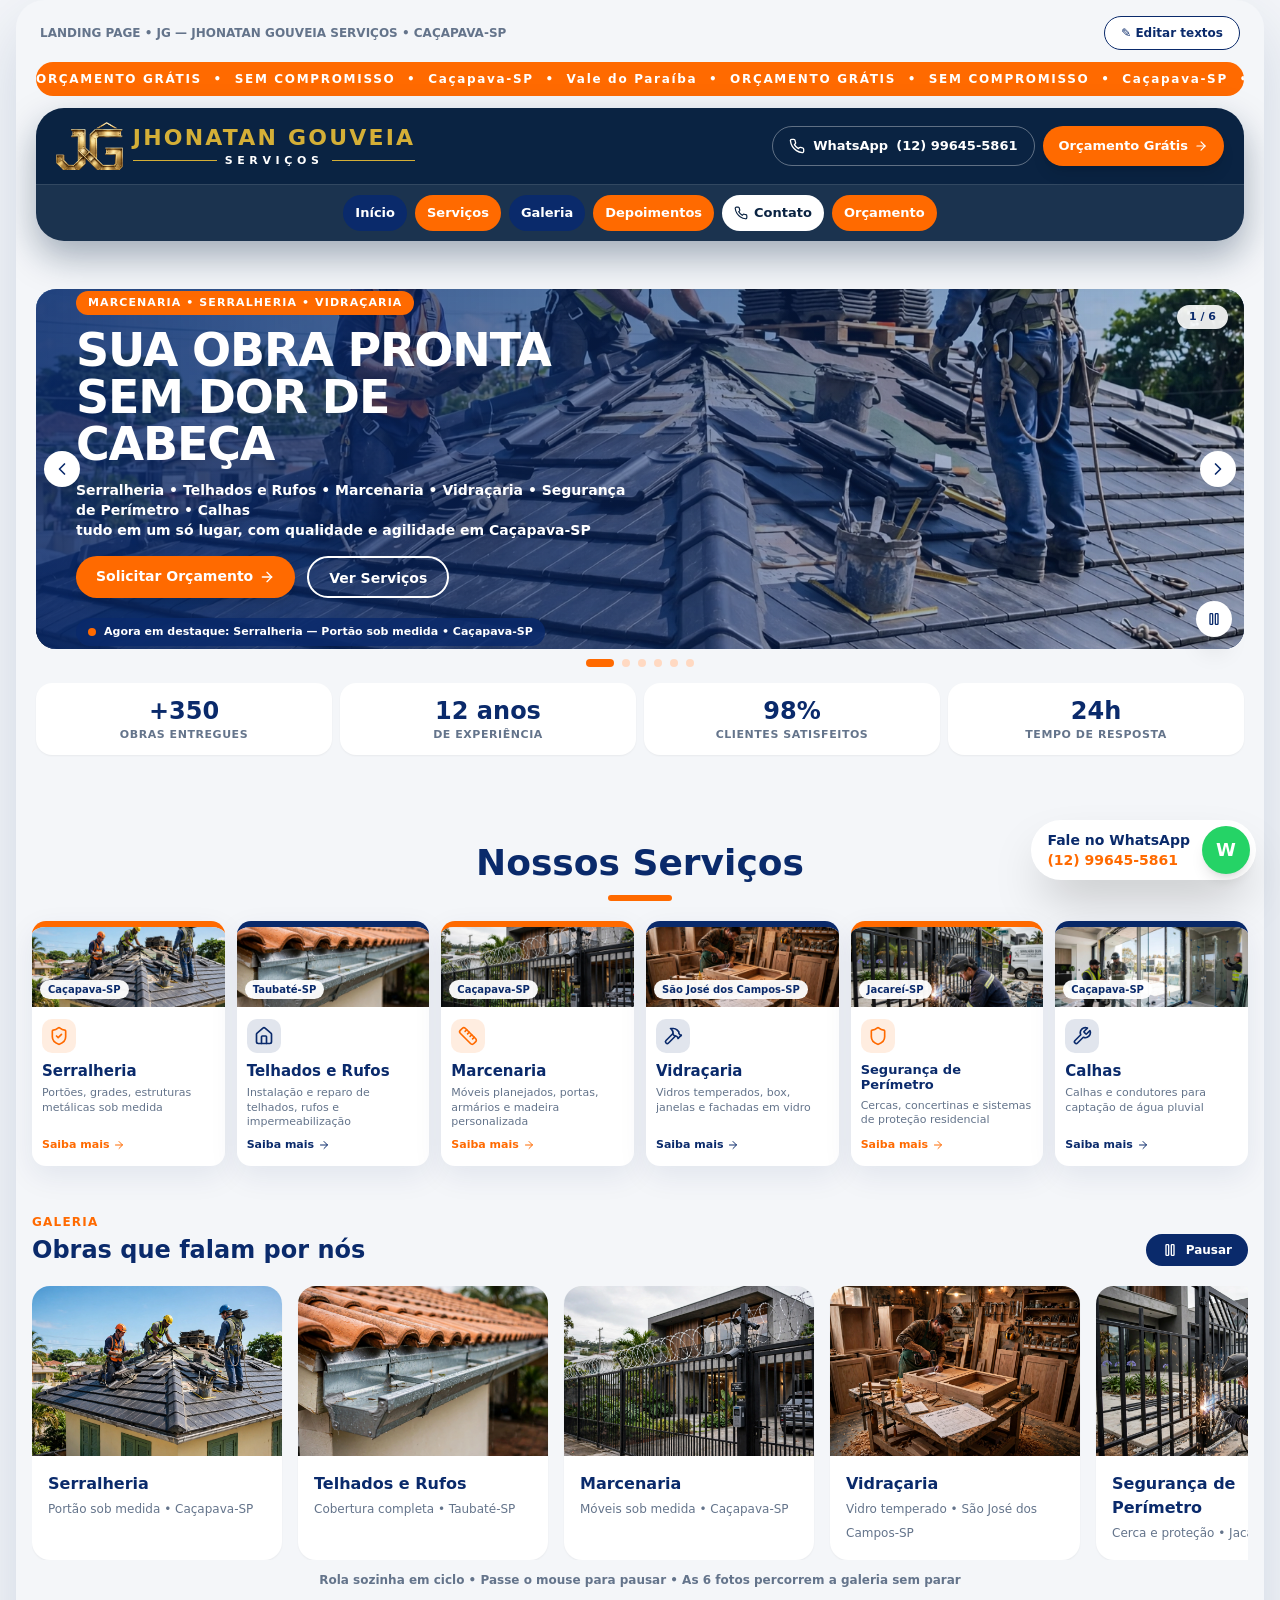
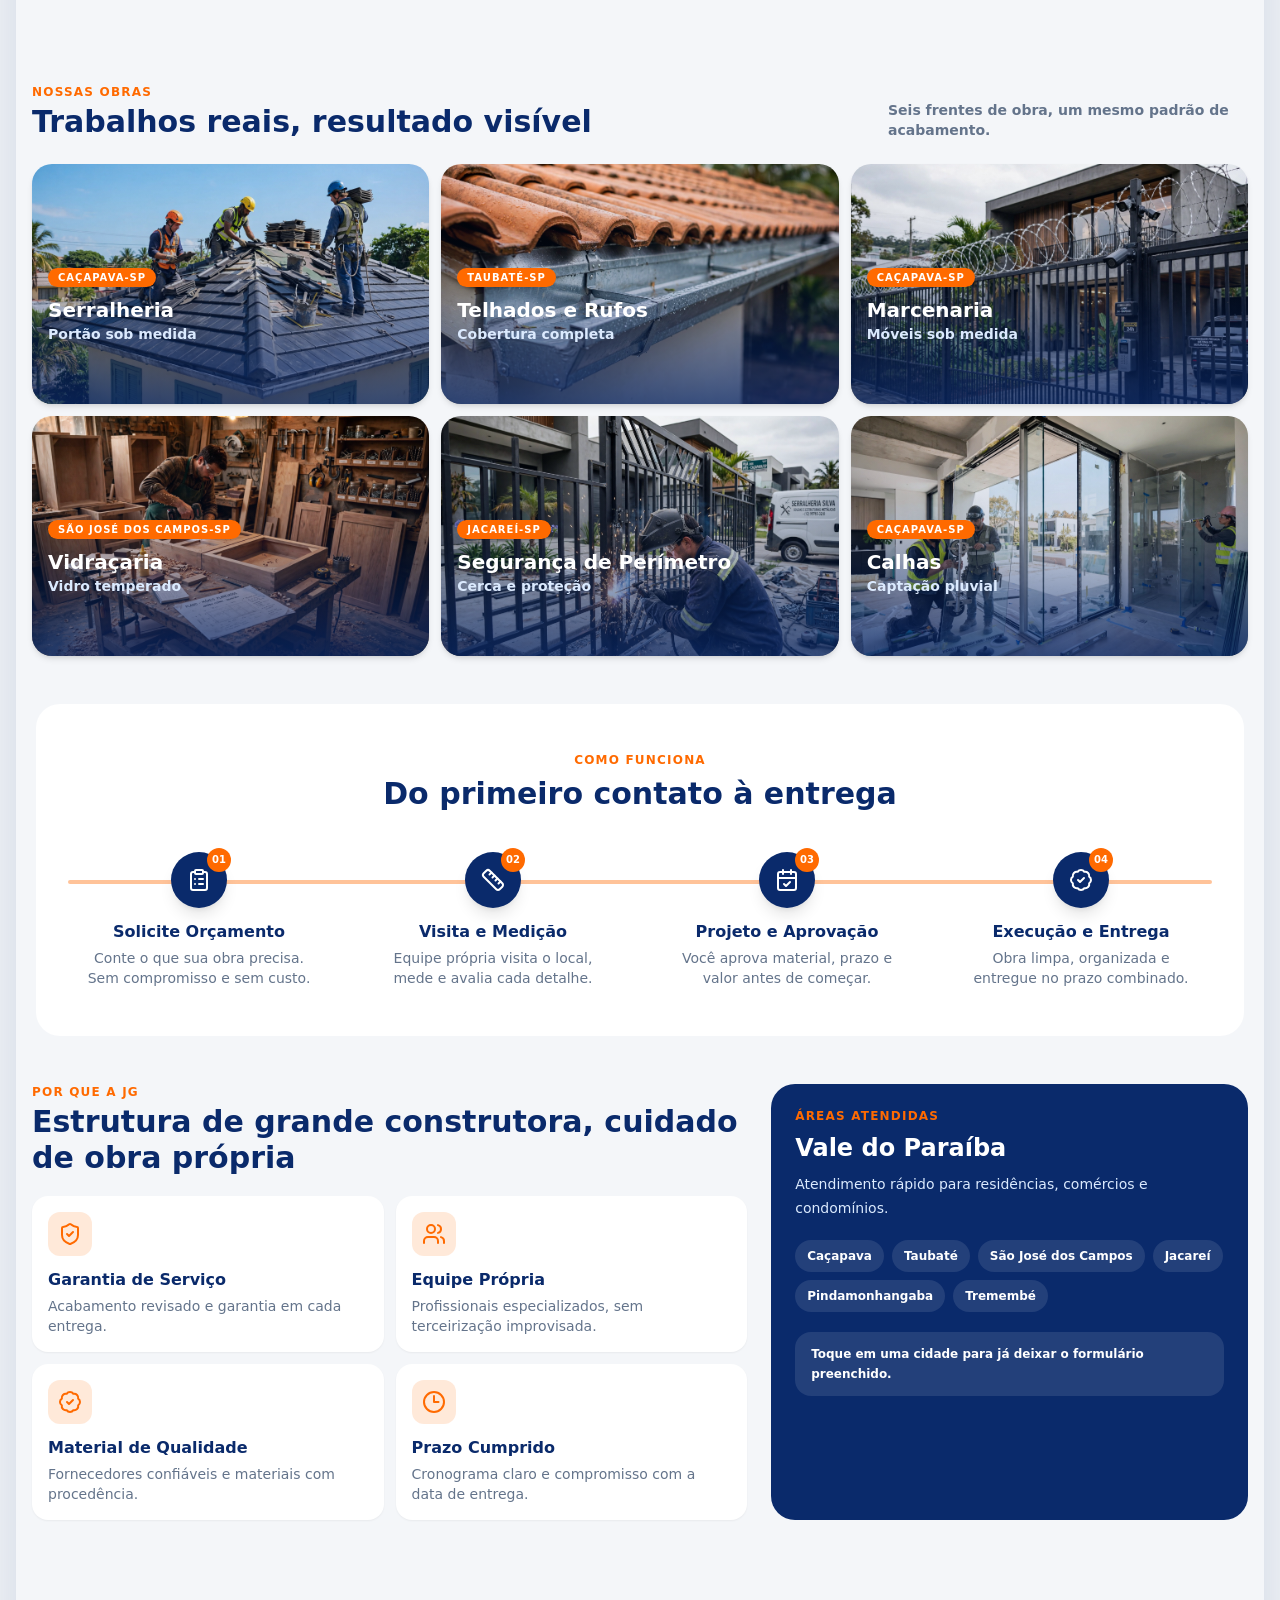
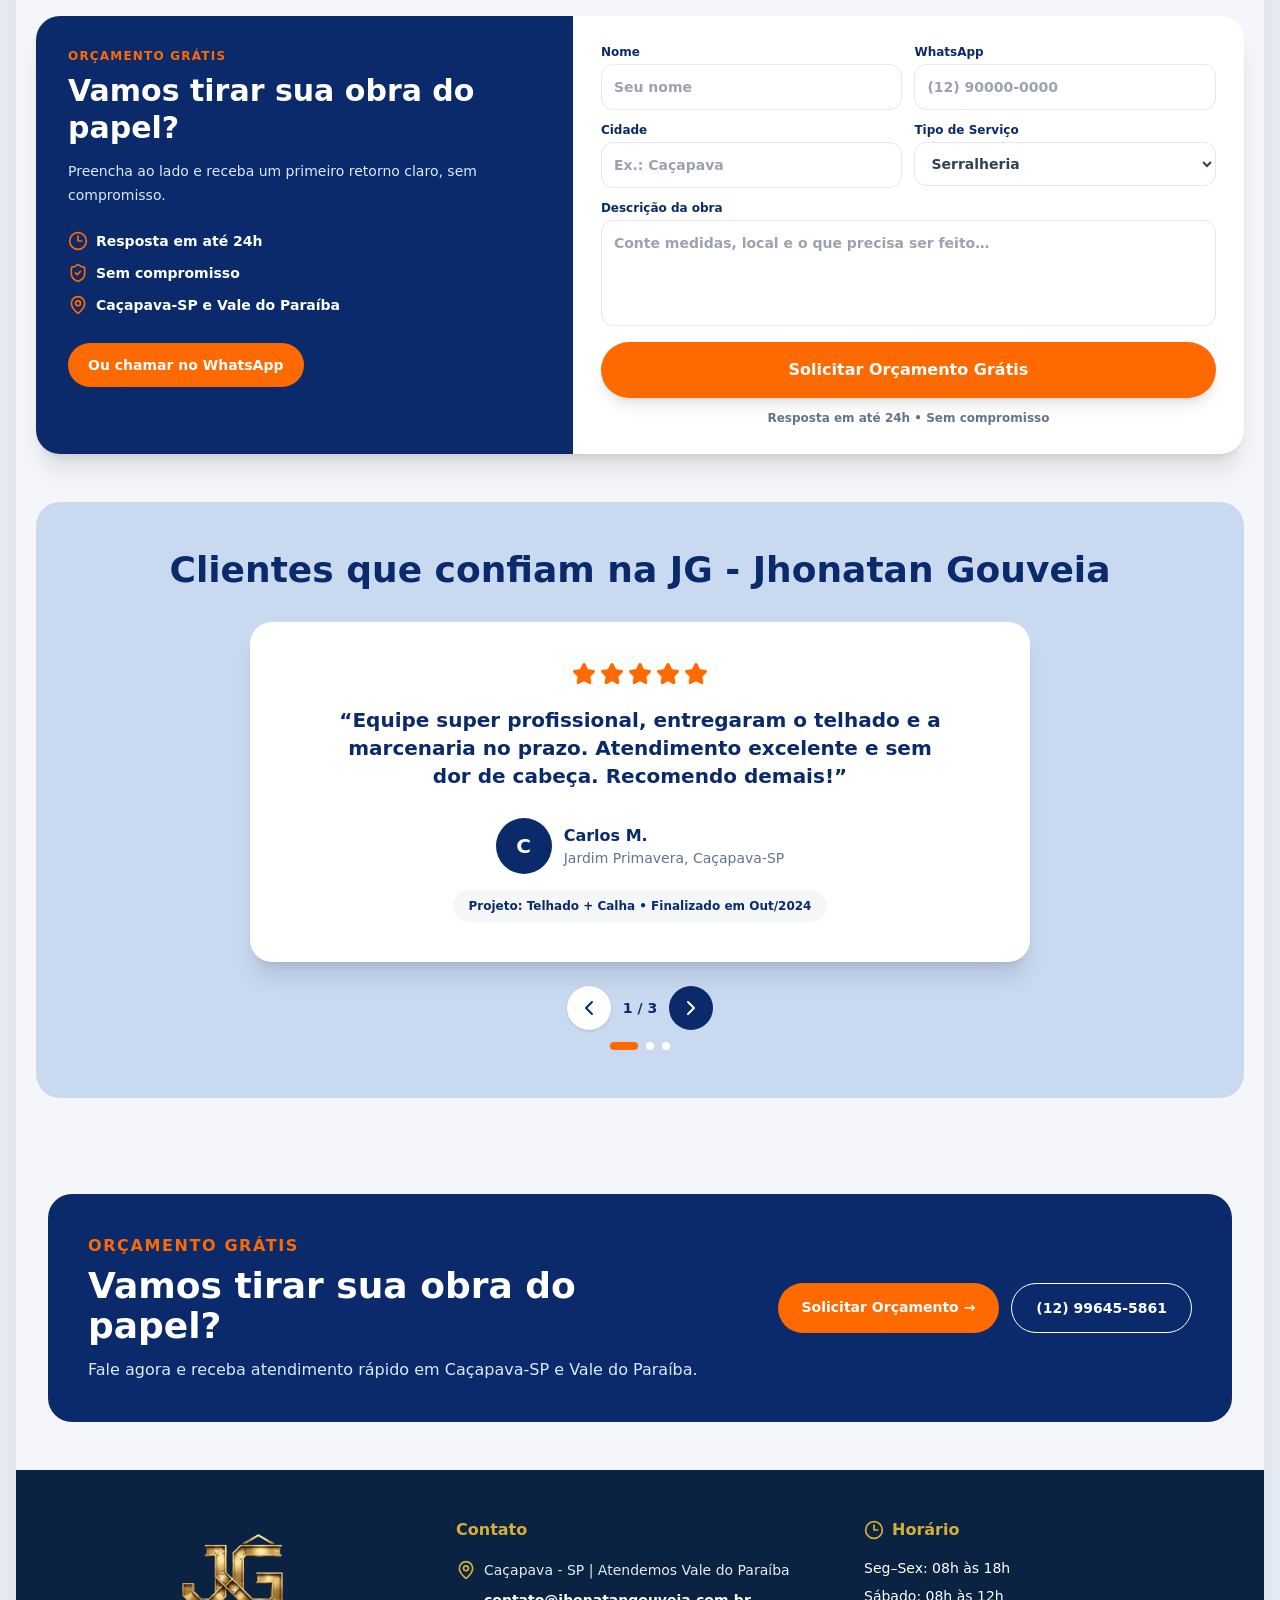
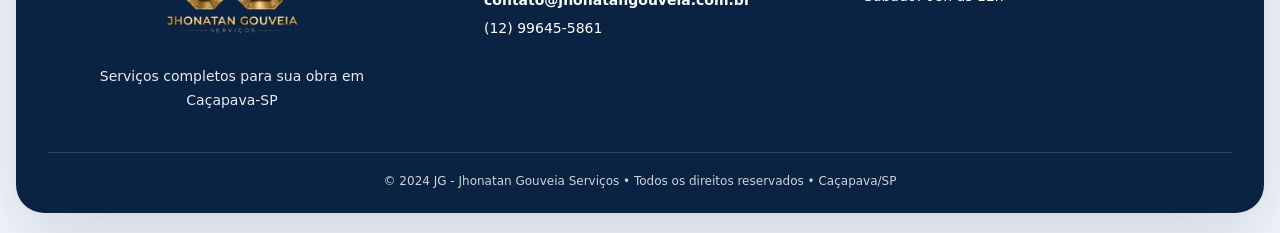
==== index.html @ cd0011f7 "Publicar site de apresentação de Jhonatan Gouveia" ====
<!DOCTYPE html>
<html lang="pt-BR">
<head>
  <meta charset="UTF-8">
  <meta name="viewport" content="width=device-width, initial-scale=1">
  <title>Jhonatan Gouveia</title>
  <style>*, ::before, ::after {
  --tw-border-spacing-x: 0;
  --tw-border-spacing-y: 0;
  --tw-translate-x: 0;
  --tw-translate-y: 0;
  --tw-rotate: 0;
  --tw-skew-x: 0;
  --tw-skew-y: 0;
  --tw-scale-x: 1;
  --tw-scale-y: 1;
  --tw-pan-x:  ;
  --tw-pan-y:  ;
  --tw-pinch-zoom:  ;
  --tw-scroll-snap-strictness: proximity;
  --tw-gradient-from-position:  ;
  --tw-gradient-via-position:  ;
  --tw-gradient-to-position:  ;
  --tw-ordinal:  ;
  --tw-slashed-zero:  ;
  --tw-numeric-figure:  ;
  --tw-numeric-spacing:  ;
  --tw-numeric-fraction:  ;
  --tw-ring-inset:  ;
  --tw-ring-offset-width: 0px;
  --tw-ring-offset-color: #fff;
  --tw-ring-color: rgb(59 130 246 / 0.5);
  --tw-ring-offset-shadow: 0 0 #0000;
  --tw-ring-shadow: 0 0 #0000;
  --tw-shadow: 0 0 #0000;
  --tw-shadow-colored: 0 0 #0000;
  --tw-blur:  ;
  --tw-brightness:  ;
  --tw-contrast:  ;
  --tw-grayscale:  ;
  --tw-hue-rotate:  ;
  --tw-invert:  ;
  --tw-saturate:  ;
  --tw-sepia:  ;
  --tw-drop-shadow:  ;
  --tw-backdrop-blur:  ;
  --tw-backdrop-brightness:  ;
  --tw-backdrop-contrast:  ;
  --tw-backdrop-grayscale:  ;
  --tw-backdrop-hue-rotate:  ;
  --tw-backdrop-invert:  ;
  --tw-backdrop-opacity:  ;
  --tw-backdrop-saturate:  ;
  --tw-backdrop-sepia:  ;
  --tw-contain-size:  ;
  --tw-contain-layout:  ;
  --tw-contain-paint:  ;
  --tw-contain-style:  ;
}

::backdrop {
  --tw-border-spacing-x: 0;
  --tw-border-spacing-y: 0;
  --tw-translate-x: 0;
  --tw-translate-y: 0;
  --tw-rotate: 0;
  --tw-skew-x: 0;
  --tw-skew-y: 0;
  --tw-scale-x: 1;
  --tw-scale-y: 1;
  --tw-pan-x:  ;
  --tw-pan-y:  ;
  --tw-pinch-zoom:  ;
  --tw-scroll-snap-strictness: proximity;
  --tw-gradient-from-position:  ;
  --tw-gradient-via-position:  ;
  --tw-gradient-to-position:  ;
  --tw-ordinal:  ;
  --tw-slashed-zero:  ;
  --tw-numeric-figure:  ;
  --tw-numeric-spacing:  ;
  --tw-numeric-fraction:  ;
  --tw-ring-inset:  ;
  --tw-ring-offset-width: 0px;
  --tw-ring-offset-color: #fff;
  --tw-ring-color: rgb(59 130 246 / 0.5);
  --tw-ring-offset-shadow: 0 0 #0000;
  --tw-ring-shadow: 0 0 #0000;
  --tw-shadow: 0 0 #0000;
  --tw-shadow-colored: 0 0 #0000;
  --tw-blur:  ;
  --tw-brightness:  ;
  --tw-contrast:  ;
  --tw-grayscale:  ;
  --tw-hue-rotate:  ;
  --tw-invert:  ;
  --tw-saturate:  ;
  --tw-sepia:  ;
  --tw-drop-shadow:  ;
  --tw-backdrop-blur:  ;
  --tw-backdrop-brightness:  ;
  --tw-backdrop-contrast:  ;
  --tw-backdrop-grayscale:  ;
  --tw-backdrop-hue-rotate:  ;
  --tw-backdrop-invert:  ;
  --tw-backdrop-opacity:  ;
  --tw-backdrop-saturate:  ;
  --tw-backdrop-sepia:  ;
  --tw-contain-size:  ;
  --tw-contain-layout:  ;
  --tw-contain-paint:  ;
  --tw-contain-style:  ;
}

/*
! tailwindcss v3.4.18 | MIT License | https://tailwindcss.com
*/

/*
1. Prevent padding and border from affecting element width. (https://github.com/mozdevs/cssremedy/issues/4)
2. Allow adding a border to an element by just adding a border-width. (https://github.com/tailwindcss/tailwindcss/pull/116)
*/

*,
::before,
::after {
  box-sizing: border-box;
  /* 1 */
  border-width: 0;
  /* 2 */
  border-style: solid;
  /* 2 */
  border-color: #e5e7eb;
  /* 2 */
}

::before,
::after {
  --tw-content: '';
}

/*
1. Use a consistent sensible line-height in all browsers.
2. Prevent adjustments of font size after orientation changes in iOS.
3. Use a more readable tab size.
4. Use the user's configured `sans` font-family by default.
5. Use the user's configured `sans` font-feature-settings by default.
6. Use the user's configured `sans` font-variation-settings by default.
7. Disable tap highlights on iOS
*/

html,
:host {
  line-height: 1.5;
  /* 1 */
  -webkit-text-size-adjust: 100%;
  /* 2 */
  -moz-tab-size: 4;
  /* 3 */
  -o-tab-size: 4;
     tab-size: 4;
  /* 3 */
  font-family: ui-sans-serif, system-ui, sans-serif, "Apple Color Emoji", "Segoe UI Emoji", "Segoe UI Symbol", "Noto Color Emoji";
  /* 4 */
  font-feature-settings: normal;
  /* 5 */
  font-variation-settings: normal;
  /* 6 */
  -webkit-tap-highlight-color: transparent;
  /* 7 */
}

/*
1. Remove the margin in all browsers.
2. Inherit line-height from `html` so users can set them as a class directly on the `html` element.
*/

body {
  margin: 0;
  /* 1 */
  line-height: inherit;
  /* 2 */
}

/*
1. Add the correct height in Firefox.
2. Correct the inheritance of border color in Firefox. (https://bugzilla.mozilla.org/show_bug.cgi?id=190655)
3. Ensure horizontal rules are visible by default.
*/

hr {
  height: 0;
  /* 1 */
  color: inherit;
  /* 2 */
  border-top-width: 1px;
  /* 3 */
}

/*
Add the correct text decoration in Chrome, Edge, and Safari.
*/

abbr:where([title]) {
  -webkit-text-decoration: underline dotted;
          text-decoration: underline dotted;
}

/*
Remove the default font size and weight for headings.
*/

h1,
h2,
h3,
h4,
h5,
h6 {
  font-size: inherit;
  font-weight: inherit;
}

/*
Reset links to optimize for opt-in styling instead of opt-out.
*/

a {
  color: inherit;
  text-decoration: inherit;
}

/*
Add the correct font weight in Edge and Safari.
*/

b,
strong {
  font-weight: bolder;
}

/*
1. Use the user's configured `mono` font-family by default.
2. Use the user's configured `mono` font-feature-settings by default.
3. Use the user's configured `mono` font-variation-settings by default.
4. Correct the odd `em` font sizing in all browsers.
*/

code,
kbd,
samp,
pre {
  font-family: ui-monospace, SFMono-Regular, Menlo, Monaco, Consolas, "Liberation Mono", "Courier New", monospace;
  /* 1 */
  font-feature-settings: normal;
  /* 2 */
  font-variation-settings: normal;
  /* 3 */
  font-size: 1em;
  /* 4 */
}

/*
Add the correct font size in all browsers.
*/

small {
  font-size: 80%;
}

/*
Prevent `sub` and `sup` elements from affecting the line height in all browsers.
*/

sub,
sup {
  font-size: 75%;
  line-height: 0;
  position: relative;
  vertical-align: baseline;
}

sub {
  bottom: -0.25em;
}

sup {
  top: -0.5em;
}

/*
1. Remove text indentation from table contents in Chrome and Safari. (https://bugs.chromium.org/p/chromium/issues/detail?id=999088, https://bugs.webkit.org/show_bug.cgi?id=201297)
2. Correct table border color inheritance in all Chrome and Safari. (https://bugs.chromium.org/p/chromium/issues/detail?id=935729, https://bugs.webkit.org/show_bug.cgi?id=195016)
3. Remove gaps between table borders by default.
*/

table {
  text-indent: 0;
  /* 1 */
  border-color: inherit;
  /* 2 */
  border-collapse: collapse;
  /* 3 */
}

/*
1. Change the font styles in all browsers.
2. Remove the margin in Firefox and Safari.
3. Remove default padding in all browsers.
*/

button,
input,
optgroup,
select,
textarea {
  font-family: inherit;
  /* 1 */
  font-feature-settings: inherit;
  /* 1 */
  font-variation-settings: inherit;
  /* 1 */
  font-size: 100%;
  /* 1 */
  font-weight: inherit;
  /* 1 */
  line-height: inherit;
  /* 1 */
  letter-spacing: inherit;
  /* 1 */
  color: inherit;
  /* 1 */
  margin: 0;
  /* 2 */
  padding: 0;
  /* 3 */
}

/*
Remove the inheritance of text transform in Edge and Firefox.
*/

button,
select {
  text-transform: none;
}

/*
1. Correct the inability to style clickable types in iOS and Safari.
2. Remove default button styles.
*/

button,
input:where([type='button']),
input:where([type='reset']),
input:where([type='submit']) {
  -webkit-appearance: button;
  /* 1 */
  background-color: transparent;
  /* 2 */
  background-image: none;
  /* 2 */
}

/*
Use the modern Firefox focus style for all focusable elements.
*/

:-moz-focusring {
  outline: auto;
}

/*
Remove the additional `:invalid` styles in Firefox. (https://github.com/mozilla/gecko-dev/blob/2f9eacd9d3d995c937b4251a5557d95d494c9be1/layout/style/res/forms.css#L728-L737)
*/

:-moz-ui-invalid {
  box-shadow: none;
}

/*
Add the correct vertical alignment in Chrome and Firefox.
*/

progress {
  vertical-align: baseline;
}

/*
Correct the cursor style of increment and decrement buttons in Safari.
*/

::-webkit-inner-spin-button,
::-webkit-outer-spin-button {
  height: auto;
}

/*
1. Correct the odd appearance in Chrome and Safari.
2. Correct the outline style in Safari.
*/

[type='search'] {
  -webkit-appearance: textfield;
  /* 1 */
  outline-offset: -2px;
  /* 2 */
}

/*
Remove the inner padding in Chrome and Safari on macOS.
*/

::-webkit-search-decoration {
  -webkit-appearance: none;
}

/*
1. Correct the inability to style clickable types in iOS and Safari.
2. Change font properties to `inherit` in Safari.
*/

::-webkit-file-upload-button {
  -webkit-appearance: button;
  /* 1 */
  font: inherit;
  /* 2 */
}

/*
Add the correct display in Chrome and Safari.
*/

summary {
  display: list-item;
}

/*
Removes the default spacing and border for appropriate elements.
*/

blockquote,
dl,
dd,
h1,
h2,
h3,
h4,
h5,
h6,
hr,
figure,
p,
pre {
  margin: 0;
}

fieldset {
  margin: 0;
  padding: 0;
}

legend {
  padding: 0;
}

ol,
ul,
menu {
  list-style: none;
  margin: 0;
  padding: 0;
}

/*
Reset default styling for dialogs.
*/

dialog {
  padding: 0;
}

/*
Prevent resizing textareas horizontally by default.
*/

textarea {
  resize: vertical;
}

/*
1. Reset the default placeholder opacity in Firefox. (https://github.com/tailwindlabs/tailwindcss/issues/3300)
2. Set the default placeholder color to the user's configured gray 400 color.
*/

input::-moz-placeholder, textarea::-moz-placeholder {
  opacity: 1;
  /* 1 */
  color: #9ca3af;
  /* 2 */
}

input::placeholder,
textarea::placeholder {
  opacity: 1;
  /* 1 */
  color: #9ca3af;
  /* 2 */
}

/*
Set the default cursor for buttons.
*/

button,
[role="button"] {
  cursor: pointer;
}

/*
Make sure disabled buttons don't get the pointer cursor.
*/

:disabled {
  cursor: default;
}

/*
1. Make replaced elements `display: block` by default. (https://github.com/mozdevs/cssremedy/issues/14)
2. Add `vertical-align: middle` to align replaced elements more sensibly by default. (https://github.com/jensimmons/cssremedy/issues/14#issuecomment-634934210)
   This can trigger a poorly considered lint error in some tools but is included by design.
*/

img,
svg,
video,
canvas,
audio,
iframe,
embed,
object {
  display: block;
  /* 1 */
  vertical-align: middle;
  /* 2 */
}

/*
Constrain images and videos to the parent width and preserve their intrinsic aspect ratio. (https://github.com/mozdevs/cssremedy/issues/14)
*/

img,
video {
  max-width: 100%;
  height: auto;
}

/* Make elements with the HTML hidden attribute stay hidden by default */

[hidden]:where(:not([hidden="until-found"])) {
  display: none;
}

.container {
  width: 100%;
}

@media (min-width: 640px) {
  .container {
    max-width: 640px;
  }
}

@media (min-width: 768px) {
  .container {
    max-width: 768px;
  }
}

@media (min-width: 1024px) {
  .container {
    max-width: 1024px;
  }
}

@media (min-width: 1280px) {
  .container {
    max-width: 1280px;
  }
}

@media (min-width: 1536px) {
  .container {
    max-width: 1536px;
  }
}

.sr-only {
  position: absolute;
  width: 1px;
  height: 1px;
  padding: 0;
  margin: -1px;
  overflow: hidden;
  clip: rect(0, 0, 0, 0);
  white-space: nowrap;
  border-width: 0;
}

.fixed {
  position: fixed;
}

.absolute {
  position: absolute;
}

.relative {
  position: relative;
}

.sticky {
  position: sticky;
}

.inset-0 {
  inset: 0px;
}

.inset-x-0 {
  left: 0px;
  right: 0px;
}

.-right-1 {
  right: -0.25rem;
}

.-top-1 {
  top: -0.25rem;
}

.bottom-0 {
  bottom: 0px;
}

.bottom-2 {
  bottom: 0.5rem;
}

.bottom-3 {
  bottom: 0.75rem;
}

.bottom-5 {
  bottom: 1.25rem;
}

.left-0 {
  left: 0px;
}

.left-2 {
  left: 0.5rem;
}

.right-0 {
  right: 0px;
}

.right-2 {
  right: 0.5rem;
}

.right-3 {
  right: 0.75rem;
}

.right-4 {
  right: 1rem;
}

.top-1\/2 {
  top: 50%;
}

.top-4 {
  top: 1rem;
}

.top-7 {
  top: 1.75rem;
}

.top-\[var\(--safe-area-inset-top\)\] {
  top: var(--safe-area-inset-top);
}

.z-10 {
  z-index: 10;
}

.z-20 {
  z-index: 20;
}

.z-30 {
  z-index: 30;
}

.z-40 {
  z-index: 40;
}

.mx-3 {
  margin-left: 0.75rem;
  margin-right: 0.75rem;
}

.mx-auto {
  margin-left: auto;
  margin-right: auto;
}

.my-10 {
  margin-top: 2.5rem;
  margin-bottom: 2.5rem;
}

.ml-1 {
  margin-left: 0.25rem;
}

.mt-0\.5 {
  margin-top: 0.125rem;
}

.mt-1 {
  margin-top: 0.25rem;
}

.mt-1\.5 {
  margin-top: 0.375rem;
}

.mt-10 {
  margin-top: 2.5rem;
}

.mt-12 {
  margin-top: 3rem;
}

.mt-2 {
  margin-top: 0.5rem;
}

.mt-2\.5 {
  margin-top: 0.625rem;
}

.mt-3 {
  margin-top: 0.75rem;
}

.mt-4 {
  margin-top: 1rem;
}

.mt-5 {
  margin-top: 1.25rem;
}

.mt-6 {
  margin-top: 1.5rem;
}

.mt-7 {
  margin-top: 1.75rem;
}

.mt-8 {
  margin-top: 2rem;
}

.mt-auto {
  margin-top: auto;
}

.box-border {
  box-sizing: border-box;
}

.line-clamp-3 {
  overflow: hidden;
  display: -webkit-box;
  -webkit-box-orient: vertical;
  -webkit-line-clamp: 3;
}

.block {
  display: block;
}

.inline {
  display: inline;
}

.flex {
  display: flex;
}

.inline-flex {
  display: inline-flex;
}

.grid {
  display: grid;
}

.hidden {
  display: none;
}

.h-1 {
  height: 0.25rem;
}

.h-1\.5 {
  height: 0.375rem;
}

.h-11 {
  height: 2.75rem;
}

.h-12 {
  height: 3rem;
}

.h-14 {
  height: 3.5rem;
}

.h-16 {
  height: 4rem;
}

.h-2 {
  height: 0.5rem;
}

.h-3 {
  height: 0.75rem;
}

.h-3\.5 {
  height: 0.875rem;
}

.h-4 {
  height: 1rem;
}

.h-5 {
  height: 1.25rem;
}

.h-6 {
  height: 1.5rem;
}

.h-9 {
  height: 2.25rem;
}

.h-\[130px\] {
  height: 130px;
}

.h-\[170px\] {
  height: 170px;
}

.h-\[240px\] {
  height: 240px;
}

.h-\[34px\] {
  height: 34px;
}

.h-\[360px\] {
  height: 360px;
}

.h-\[42px\] {
  height: 42px;
}

.h-\[48px\] {
  height: 48px;
}

.h-\[80px\] {
  height: 80px;
}

.h-full {
  height: 100%;
}

.h-px {
  height: 1px;
}

.min-h-\[280px\] {
  min-height: 280px;
}

.min-h-screen {
  min-height: 100vh;
}

.w-11 {
  width: 2.75rem;
}

.w-12 {
  width: 3rem;
}

.w-14 {
  width: 3.5rem;
}

.w-16 {
  width: 4rem;
}

.w-2 {
  width: 0.5rem;
}

.w-3 {
  width: 0.75rem;
}

.w-3\.5 {
  width: 0.875rem;
}

.w-4 {
  width: 1rem;
}

.w-5 {
  width: 1.25rem;
}

.w-6 {
  width: 1.5rem;
}

.w-7 {
  width: 1.75rem;
}

.w-9 {
  width: 2.25rem;
}

.w-\[250px\] {
  width: 250px;
}

.w-\[34px\] {
  width: 34px;
}

.w-auto {
  width: auto;
}

.w-full {
  width: 100%;
}

.min-w-0 {
  min-width: 0px;
}

.max-w-\[1280px\] {
  max-width: 1280px;
}

.max-w-\[230px\] {
  max-width: 230px;
}

.max-w-\[300px\] {
  max-width: 300px;
}

.max-w-\[360px\] {
  max-width: 360px;
}

.max-w-\[420px\] {
  max-width: 420px;
}

.max-w-\[560px\] {
  max-width: 560px;
}

.max-w-\[620px\] {
  max-width: 620px;
}

.max-w-\[780px\] {
  max-width: 780px;
}

.max-w-full {
  max-width: 100%;
}

.flex-1 {
  flex: 1 1 0%;
}

.shrink {
  flex-shrink: 1;
}

.shrink-0 {
  flex-shrink: 0;
}

.-translate-y-1\/2 {
  --tw-translate-y: -50%;
  transform: translate(var(--tw-translate-x), var(--tw-translate-y)) rotate(var(--tw-rotate)) skewX(var(--tw-skew-x)) skewY(var(--tw-skew-y)) scaleX(var(--tw-scale-x)) scaleY(var(--tw-scale-y));
}

.resize-none {
  resize: none;
}

.grid-cols-1 {
  grid-template-columns: repeat(1, minmax(0, 1fr));
}

.grid-cols-2 {
  grid-template-columns: repeat(2, minmax(0, 1fr));
}

.flex-col {
  flex-direction: column;
}

.flex-wrap {
  flex-wrap: wrap;
}

.place-items-center {
  place-items: center;
}

.items-start {
  align-items: flex-start;
}

.items-end {
  align-items: flex-end;
}

.items-center {
  align-items: center;
}

.justify-center {
  justify-content: center;
}

.justify-between {
  justify-content: space-between;
}

.gap-1 {
  gap: 0.25rem;
}

.gap-1\.5 {
  gap: 0.375rem;
}

.gap-10 {
  gap: 2.5rem;
}

.gap-2 {
  gap: 0.5rem;
}

.gap-2\.5 {
  gap: 0.625rem;
}

.gap-3 {
  gap: 0.75rem;
}

.gap-4 {
  gap: 1rem;
}

.gap-6 {
  gap: 1.5rem;
}

.gap-8 {
  gap: 2rem;
}

.gap-\[10px\] {
  gap: 10px;
}

.space-y-3 > :not([hidden]) ~ :not([hidden]) {
  --tw-space-y-reverse: 0;
  margin-top: calc(0.75rem * calc(1 - var(--tw-space-y-reverse)));
  margin-bottom: calc(0.75rem * var(--tw-space-y-reverse));
}

.overflow-hidden {
  overflow: hidden;
}

.overflow-x-auto {
  overflow-x: auto;
}

.overflow-x-clip {
  overflow-x: clip;
}

.whitespace-nowrap {
  white-space: nowrap;
}

.break-words {
  overflow-wrap: break-word;
}

.rounded-2xl {
  border-radius: 1rem;
}

.rounded-\[10px\] {
  border-radius: 10px;
}

.rounded-\[14px\] {
  border-radius: 14px;
}

.rounded-\[18px\] {
  border-radius: 18px;
}

.rounded-\[20px\] {
  border-radius: 20px;
}

.rounded-\[22px\] {
  border-radius: 22px;
}

.rounded-\[24px\] {
  border-radius: 24px;
}

.rounded-\[28px\] {
  border-radius: 28px;
}

.rounded-full {
  border-radius: 9999px;
}

.rounded-xl {
  border-radius: 0.75rem;
}

.rounded-b-\[28px\] {
  border-bottom-right-radius: 28px;
  border-bottom-left-radius: 28px;
}

.border {
  border-width: 1px;
}

.border-2 {
  border-width: 2px;
}

.border-t {
  border-top-width: 1px;
}

.border-\[\#0A2A6B\] {
  --tw-border-opacity: 1;
  border-color: rgb(10 42 107 / var(--tw-border-opacity, 1));
}

.border-slate-200 {
  --tw-border-opacity: 1;
  border-color: rgb(226 232 240 / var(--tw-border-opacity, 1));
}

.border-white {
  --tw-border-opacity: 1;
  border-color: rgb(255 255 255 / var(--tw-border-opacity, 1));
}

.border-white\/10 {
  border-color: rgb(255 255 255 / 0.1);
}

.border-white\/15 {
  border-color: rgb(255 255 255 / 0.15);
}

.border-white\/35 {
  border-color: rgb(255 255 255 / 0.35);
}

.bg-\[\#0A2342\] {
  --tw-bg-opacity: 1;
  background-color: rgb(10 35 66 / var(--tw-bg-opacity, 1));
}

.bg-\[\#0A2A6B\] {
  --tw-bg-opacity: 1;
  background-color: rgb(10 42 107 / var(--tw-bg-opacity, 1));
}

.bg-\[\#0A2A6B\]\/85 {
  background-color: rgb(10 42 107 / 0.85);
}

.bg-\[\#25D366\] {
  --tw-bg-opacity: 1;
  background-color: rgb(37 211 102 / var(--tw-bg-opacity, 1));
}

.bg-\[\#C8D9F0\] {
  --tw-bg-opacity: 1;
  background-color: rgb(200 217 240 / var(--tw-bg-opacity, 1));
}

.bg-\[\#D4AF37\] {
  --tw-bg-opacity: 1;
  background-color: rgb(212 175 55 / var(--tw-bg-opacity, 1));
}

.bg-\[\#F4F6F9\] {
  --tw-bg-opacity: 1;
  background-color: rgb(244 246 249 / var(--tw-bg-opacity, 1));
}

.bg-\[\#FF6A00\] {
  --tw-bg-opacity: 1;
  background-color: rgb(255 106 0 / var(--tw-bg-opacity, 1));
}

.bg-\[\#FF6A00\]\/15 {
  background-color: rgb(255 106 0 / 0.15);
}

.bg-\[\#FF6A00\]\/40 {
  background-color: rgb(255 106 0 / 0.4);
}

.bg-\[\#FFD9C2\] {
  --tw-bg-opacity: 1;
  background-color: rgb(255 217 194 / var(--tw-bg-opacity, 1));
}

.bg-\[var\(--bg\)\] {
  background-color: var(--bg);
}

.bg-emerald-100 {
  --tw-bg-opacity: 1;
  background-color: rgb(209 250 229 / var(--tw-bg-opacity, 1));
}

.bg-red-50 {
  --tw-bg-opacity: 1;
  background-color: rgb(254 242 242 / var(--tw-bg-opacity, 1));
}

.bg-white {
  --tw-bg-opacity: 1;
  background-color: rgb(255 255 255 / var(--tw-bg-opacity, 1));
}

.bg-white\/10 {
  background-color: rgb(255 255 255 / 0.1);
}

.bg-white\/90 {
  background-color: rgb(255 255 255 / 0.9);
}

.bg-white\/95 {
  background-color: rgb(255 255 255 / 0.95);
}

.bg-white\/\[0\.07\] {
  background-color: rgb(255 255 255 / 0.07);
}

.bg-gradient-to-r {
  background-image: linear-gradient(to right, var(--tw-gradient-stops));
}

.bg-gradient-to-t {
  background-image: linear-gradient(to top, var(--tw-gradient-stops));
}

.from-\[\#0A2A6B\]\/85 {
  --tw-gradient-from: rgb(10 42 107 / 0.85) var(--tw-gradient-from-position);
  --tw-gradient-to: rgb(10 42 107 / 0) var(--tw-gradient-to-position);
  --tw-gradient-stops: var(--tw-gradient-from), var(--tw-gradient-to);
}

.from-\[\#0A2A6B\]\/95 {
  --tw-gradient-from: rgb(10 42 107 / 0.95) var(--tw-gradient-from-position);
  --tw-gradient-to: rgb(10 42 107 / 0) var(--tw-gradient-to-position);
  --tw-gradient-stops: var(--tw-gradient-from), var(--tw-gradient-to);
}

.via-\[\#0A2A6B\]\/25 {
  --tw-gradient-to: rgb(10 42 107 / 0)  var(--tw-gradient-to-position);
  --tw-gradient-stops: var(--tw-gradient-from), rgb(10 42 107 / 0.25) var(--tw-gradient-via-position), var(--tw-gradient-to);
}

.via-\[\#0A2A6B\]\/55 {
  --tw-gradient-to: rgb(10 42 107 / 0)  var(--tw-gradient-to-position);
  --tw-gradient-stops: var(--tw-gradient-from), rgb(10 42 107 / 0.55) var(--tw-gradient-via-position), var(--tw-gradient-to);
}

.to-\[\#0A2A6B\]\/20 {
  --tw-gradient-to: rgb(10 42 107 / 0.2) var(--tw-gradient-to-position);
}

.to-transparent {
  --tw-gradient-to: transparent var(--tw-gradient-to-position);
}

.bg-cover {
  background-size: cover;
}

.bg-center {
  background-position: center;
}

.fill-current {
  fill: currentColor;
}

.object-contain {
  -o-object-fit: contain;
     object-fit: contain;
}

.object-cover {
  -o-object-fit: cover;
     object-fit: cover;
}

.p-4 {
  padding: 1rem;
}

.p-5 {
  padding: 1.25rem;
}

.p-6 {
  padding: 1.5rem;
}

.px-2 {
  padding-left: 0.5rem;
  padding-right: 0.5rem;
}

.px-2\.5 {
  padding-left: 0.625rem;
  padding-right: 0.625rem;
}

.px-3 {
  padding-left: 0.75rem;
  padding-right: 0.75rem;
}

.px-4 {
  padding-left: 1rem;
  padding-right: 1rem;
}

.px-5 {
  padding-left: 1.25rem;
  padding-right: 1.25rem;
}

.px-6 {
  padding-left: 1.5rem;
  padding-right: 1.5rem;
}

.px-\[10px\] {
  padding-left: 10px;
  padding-right: 10px;
}

.py-0\.5 {
  padding-top: 0.125rem;
  padding-bottom: 0.125rem;
}

.py-1 {
  padding-top: 0.25rem;
  padding-bottom: 0.25rem;
}

.py-1\.5 {
  padding-top: 0.375rem;
  padding-bottom: 0.375rem;
}

.py-10 {
  padding-top: 2.5rem;
  padding-bottom: 2.5rem;
}

.py-2 {
  padding-top: 0.5rem;
  padding-bottom: 0.5rem;
}

.py-2\.5 {
  padding-top: 0.625rem;
  padding-bottom: 0.625rem;
}

.py-3 {
  padding-top: 0.75rem;
  padding-bottom: 0.75rem;
}

.py-3\.5 {
  padding-top: 0.875rem;
  padding-bottom: 0.875rem;
}

.py-4 {
  padding-top: 1rem;
  padding-bottom: 1rem;
}

.py-5 {
  padding-top: 1.25rem;
  padding-bottom: 1.25rem;
}

.py-\[10px\] {
  padding-top: 10px;
  padding-bottom: 10px;
}

.pb-10 {
  padding-bottom: 2.5rem;
}

.pb-6 {
  padding-bottom: 1.5rem;
}

.pl-4 {
  padding-left: 1rem;
}

.pl-7 {
  padding-left: 1.75rem;
}

.pr-1\.5 {
  padding-right: 0.375rem;
}

.pr-2 {
  padding-right: 0.5rem;
}

.pr-4 {
  padding-right: 1rem;
}

.pt-10 {
  padding-top: 2.5rem;
}

.pt-2 {
  padding-top: 0.5rem;
}

.pt-3 {
  padding-top: 0.75rem;
}

.pt-4 {
  padding-top: 1rem;
}

.pt-5 {
  padding-top: 1.25rem;
}

.text-left {
  text-align: left;
}

.text-center {
  text-align: center;
}

.text-2xl {
  font-size: 1.5rem;
  line-height: 2rem;
}

.text-3xl {
  font-size: 1.875rem;
  line-height: 2.25rem;
}

.text-\[10px\] {
  font-size: 10px;
}

.text-\[11px\] {
  font-size: 11px;
}

.text-\[12px\] {
  font-size: 12px;
}

.text-\[13px\] {
  font-size: 13px;
}

.text-\[15px\] {
  font-size: 15px;
}

.text-\[38px\] {
  font-size: 38px;
}

.text-base {
  font-size: 1rem;
  line-height: 1.5rem;
}

.text-lg {
  font-size: 1.125rem;
  line-height: 1.75rem;
}

.text-sm {
  font-size: 0.875rem;
  line-height: 1.25rem;
}

.text-xl {
  font-size: 1.25rem;
  line-height: 1.75rem;
}

.text-xs {
  font-size: 0.75rem;
  line-height: 1rem;
}

.font-black {
  font-weight: 900;
}

.font-bold {
  font-weight: 700;
}

.font-extrabold {
  font-weight: 800;
}

.uppercase {
  text-transform: uppercase;
}

.leading-5 {
  line-height: 1.25rem;
}

.leading-6 {
  line-height: 1.5rem;
}

.leading-8 {
  line-height: 2rem;
}

.leading-\[1\.02\] {
  line-height: 1.02;
}

.leading-\[1\.15\] {
  line-height: 1.15;
}

.leading-\[1\.3\] {
  line-height: 1.3;
}

.leading-none {
  line-height: 1;
}

.leading-tight {
  line-height: 1.25;
}

.tracking-\[0\.06em\] {
  letter-spacing: 0.06em;
}

.tracking-\[0\.14em\] {
  letter-spacing: 0.14em;
}

.tracking-\[0\.42em\] {
  letter-spacing: 0.42em;
}

.tracking-tight {
  letter-spacing: -0.025em;
}

.tracking-wider {
  letter-spacing: 0.05em;
}

.tracking-widest {
  letter-spacing: 0.1em;
}

.text-\[\#0A2342\] {
  --tw-text-opacity: 1;
  color: rgb(10 35 66 / var(--tw-text-opacity, 1));
}

.text-\[\#0A2A6B\] {
  --tw-text-opacity: 1;
  color: rgb(10 42 107 / var(--tw-text-opacity, 1));
}

.text-\[\#D4AF37\] {
  --tw-text-opacity: 1;
  color: rgb(212 175 55 / var(--tw-text-opacity, 1));
}

.text-\[\#FF6A00\] {
  --tw-text-opacity: 1;
  color: rgb(255 106 0 / var(--tw-text-opacity, 1));
}

.text-\[var\(--ink\)\] {
  color: var(--ink);
}

.text-blue-100 {
  --tw-text-opacity: 1;
  color: rgb(219 234 254 / var(--tw-text-opacity, 1));
}

.text-emerald-700 {
  --tw-text-opacity: 1;
  color: rgb(4 120 87 / var(--tw-text-opacity, 1));
}

.text-emerald-800 {
  --tw-text-opacity: 1;
  color: rgb(6 95 70 / var(--tw-text-opacity, 1));
}

.text-red-700 {
  --tw-text-opacity: 1;
  color: rgb(185 28 28 / var(--tw-text-opacity, 1));
}

.text-slate-500 {
  --tw-text-opacity: 1;
  color: rgb(100 116 139 / var(--tw-text-opacity, 1));
}

.text-slate-700 {
  --tw-text-opacity: 1;
  color: rgb(51 65 85 / var(--tw-text-opacity, 1));
}

.text-white {
  --tw-text-opacity: 1;
  color: rgb(255 255 255 / var(--tw-text-opacity, 1));
}

.text-white\/80 {
  color: rgb(255 255 255 / 0.8);
}

.text-white\/90 {
  color: rgb(255 255 255 / 0.9);
}

.opacity-0 {
  opacity: 0;
}

.opacity-80 {
  opacity: 0.8;
}

.shadow {
  --tw-shadow: 0 1px 3px 0 rgb(0 0 0 / 0.1), 0 1px 2px -1px rgb(0 0 0 / 0.1);
  --tw-shadow-colored: 0 1px 3px 0 var(--tw-shadow-color), 0 1px 2px -1px var(--tw-shadow-color);
  box-shadow: var(--tw-ring-offset-shadow, 0 0 #0000), var(--tw-ring-shadow, 0 0 #0000), var(--tw-shadow);
}

.shadow-2xl {
  --tw-shadow: 0 25px 50px -12px rgb(0 0 0 / 0.25);
  --tw-shadow-colored: 0 25px 50px -12px var(--tw-shadow-color);
  box-shadow: var(--tw-ring-offset-shadow, 0 0 #0000), var(--tw-ring-shadow, 0 0 #0000), var(--tw-shadow);
}

.shadow-\[0_10px_30px_rgba\(10\2c 42\2c 107\2c \.08\)\] {
  --tw-shadow: 0 10px 30px rgba(10,42,107,.08);
  --tw-shadow-colored: 0 10px 30px var(--tw-shadow-color);
  box-shadow: var(--tw-ring-offset-shadow, 0 0 #0000), var(--tw-ring-shadow, 0 0 #0000), var(--tw-shadow);
}

.shadow-\[0_16px_36px_rgba\(10\2c 35\2c 66\2c \.35\)\] {
  --tw-shadow: 0 16px 36px rgba(10,35,66,.35);
  --tw-shadow-colored: 0 16px 36px var(--tw-shadow-color);
  box-shadow: var(--tw-ring-offset-shadow, 0 0 #0000), var(--tw-ring-shadow, 0 0 #0000), var(--tw-shadow);
}

.shadow-\[0_24px_70px_rgba\(10\2c 42\2c 107\2c \.16\)\] {
  --tw-shadow: 0 24px 70px rgba(10,42,107,.16);
  --tw-shadow-colored: 0 24px 70px var(--tw-shadow-color);
  box-shadow: var(--tw-ring-offset-shadow, 0 0 #0000), var(--tw-ring-shadow, 0 0 #0000), var(--tw-shadow);
}

.shadow-lg {
  --tw-shadow: 0 10px 15px -3px rgb(0 0 0 / 0.1), 0 4px 6px -4px rgb(0 0 0 / 0.1);
  --tw-shadow-colored: 0 10px 15px -3px var(--tw-shadow-color), 0 4px 6px -4px var(--tw-shadow-color);
  box-shadow: var(--tw-ring-offset-shadow, 0 0 #0000), var(--tw-ring-shadow, 0 0 #0000), var(--tw-shadow);
}

.shadow-md {
  --tw-shadow: 0 4px 6px -1px rgb(0 0 0 / 0.1), 0 2px 4px -2px rgb(0 0 0 / 0.1);
  --tw-shadow-colored: 0 4px 6px -1px var(--tw-shadow-color), 0 2px 4px -2px var(--tw-shadow-color);
  box-shadow: var(--tw-ring-offset-shadow, 0 0 #0000), var(--tw-ring-shadow, 0 0 #0000), var(--tw-shadow);
}

.shadow-sm {
  --tw-shadow: 0 1px 2px 0 rgb(0 0 0 / 0.05);
  --tw-shadow-colored: 0 1px 2px 0 var(--tw-shadow-color);
  box-shadow: var(--tw-ring-offset-shadow, 0 0 #0000), var(--tw-ring-shadow, 0 0 #0000), var(--tw-shadow);
}

.shadow-xl {
  --tw-shadow: 0 20px 25px -5px rgb(0 0 0 / 0.1), 0 8px 10px -6px rgb(0 0 0 / 0.1);
  --tw-shadow-colored: 0 20px 25px -5px var(--tw-shadow-color), 0 8px 10px -6px var(--tw-shadow-color);
  box-shadow: var(--tw-ring-offset-shadow, 0 0 #0000), var(--tw-ring-shadow, 0 0 #0000), var(--tw-shadow);
}

.outline-none {
  outline: 2px solid transparent;
  outline-offset: 2px;
}

.outline {
  outline-style: solid;
}

.outline-dashed {
  outline-style: dashed;
}

.outline-2 {
  outline-width: 2px;
}

.outline-offset-4 {
  outline-offset: 4px;
}

.outline-\[\#D4AF37\] {
  outline-color: #D4AF37;
}

.outline-\[\#FF6A00\] {
  outline-color: #FF6A00;
}

.ring-2 {
  --tw-ring-offset-shadow: var(--tw-ring-inset) 0 0 0 var(--tw-ring-offset-width) var(--tw-ring-offset-color);
  --tw-ring-shadow: var(--tw-ring-inset) 0 0 0 calc(2px + var(--tw-ring-offset-width)) var(--tw-ring-color);
  box-shadow: var(--tw-ring-offset-shadow), var(--tw-ring-shadow), var(--tw-shadow, 0 0 #0000);
}

.ring-\[\#D4AF37\] {
  --tw-ring-opacity: 1;
  --tw-ring-color: rgb(212 175 55 / var(--tw-ring-opacity, 1));
}

.transition-all {
  transition-property: all;
  transition-timing-function: cubic-bezier(0.4, 0, 0.2, 1);
  transition-duration: 150ms;
}

.transition-colors {
  transition-property: color, background-color, border-color, text-decoration-color, fill, stroke;
  transition-timing-function: cubic-bezier(0.4, 0, 0.2, 1);
  transition-duration: 150ms;
}

.transition-opacity {
  transition-property: opacity;
  transition-timing-function: cubic-bezier(0.4, 0, 0.2, 1);
  transition-duration: 150ms;
}

.transition-transform {
  transition-property: transform;
  transition-timing-function: cubic-bezier(0.4, 0, 0.2, 1);
  transition-duration: 150ms;
}

.duration-300 {
  transition-duration: 300ms;
}

.duration-500 {
  transition-duration: 500ms;
}

:root{
  --navy:#0A2A6B;
  --navy2:#0B2F6B;
  --blue:#1A5AC8;
  --orange:#FF6A00;
  --bg:#F4F6F9;
  --light:#C8D9F0;
  --surface:#ffffff;
  --ink:#0A2A6B;
  --muted:#66748A;
  --line:#DCE3EF;
}

@media (prefers-color-scheme: dark){
  :root{
    --bg:#101827;
    --surface:#17233D;
    --ink:#EDF2FB;
    --muted:#A9B8D0;
    --line:#2B3B5D;
  }
}

*{
  box-sizing:border-box
}

html{
  scroll-behavior:smooth
}

body{
  margin:0;
  background:var(--bg);
  color:var(--ink);
  font-family:"Nunito",ui-rounded,"Segoe UI",system-ui,sans-serif
}

a{
  color:inherit;
  text-decoration:none
}

button{
  font-family:inherit
}

.hero-photo{
  background-size:cover;
  background-position:center;
  position:relative;
  overflow:hidden
}

.hero-photo:after{
  content:"";
  position:absolute;
  inset:0;
  background:linear-gradient(180deg,rgba(5,18,45,.08),rgba(5,18,45,.24))
}

.pattern{
  background-image:linear-gradient(115deg,rgba(255,255,255,.16) 0 18%,transparent 18%),repeating-linear-gradient(90deg,rgba(255,255,255,.08) 0 2px,transparent 2px 18px)
}

.wood{
  background:linear-gradient(100deg,#8A4A22 0 42%,#C67A3A 42% 46%,#6E3718 46% 74%,#A45A27 74%);
  background-size:cover
}

.glass{
  background:linear-gradient(105deg,#A9C8EA 0 28%,#EDF3FB 28% 32%,#6F9BDB 32% 58%,#D8E5F8 58% 63%,#244E91 63%)
}

.roof{
  background:linear-gradient(180deg,#7FB0E9 0 38%,#273A55 38% 44%,#C35E18 44% 52%,#F3E7D7 52%)
}

.fence{
  background:linear-gradient(180deg,#BFD6F2 0 34%,#1A2638 34% 38%,#253349 38% 74%,#C7D2E0 74%)
}

.no-scrollbar::-webkit-scrollbar{
  display:none
}

.no-scrollbar{
  scrollbar-width:none
}

@keyframes kenburns{
  from{
    transform:scale(1) translateX(0)
  }

  to{
    transform:scale(1.14) translateX(-1.5%)
  }
}

@keyframes marquee{
  from{
    transform:translateX(0)
  }

  to{
    transform:translateX(-50%)
  }
}

@keyframes ticker{
  from{
    transform:translateX(0)
  }

  to{
    transform:translateX(-50%)
  }
}

@keyframes floatline{
  from{
    transform:scaleX(0)
  }

  to{
    transform:scaleX(1)
  }
}

@keyframes pulse-ring{
  0%{
    box-shadow:0 0 0 0 rgba(37,211,102,.55)
  }

  100%{
    box-shadow:0 0 0 18px rgba(37,211,102,0)
  }
}

.kenburns{
  animation:kenburns 4.5s ease-out forwards
}

.marquee-track{
  animation:marquee 34s linear infinite;
  width:-moz-max-content;
  width:max-content
}

.marquee-paused:hover .marquee-track{
  animation-play-state:paused
}

.ticker-track{
  animation:ticker 22s linear infinite;
  width:-moz-max-content;
  width:max-content
}

.timeline-line{
  animation:floatline 1.6s ease-out both;
  transform-origin:left
}

.whatsapp-pulse{
  animation:pulse-ring 1.8s ease-out infinite
}

.hover\:-translate-y-1\.5:hover {
  --tw-translate-y: -0.375rem;
  transform: translate(var(--tw-translate-x), var(--tw-translate-y)) rotate(var(--tw-rotate)) skewX(var(--tw-skew-x)) skewY(var(--tw-skew-y)) scaleX(var(--tw-scale-x)) scaleY(var(--tw-scale-y));
}

.hover\:scale-\[1\.01\]:hover {
  --tw-scale-x: 1.01;
  --tw-scale-y: 1.01;
  transform: translate(var(--tw-translate-x), var(--tw-translate-y)) rotate(var(--tw-rotate)) skewX(var(--tw-skew-x)) skewY(var(--tw-skew-y)) scaleX(var(--tw-scale-x)) scaleY(var(--tw-scale-y));
}

.hover\:bg-white\/10:hover {
  background-color: rgb(255 255 255 / 0.1);
}

.hover\:shadow-\[0_18px_36px_rgba\(10\2c 42\2c 107\2c \.18\)\]:hover {
  --tw-shadow: 0 18px 36px rgba(10,42,107,.18);
  --tw-shadow-colored: 0 18px 36px var(--tw-shadow-color);
  box-shadow: var(--tw-ring-offset-shadow, 0 0 #0000), var(--tw-ring-shadow, 0 0 #0000), var(--tw-shadow);
}

.focus\:border-\[\#FF6A00\]:focus {
  --tw-border-opacity: 1;
  border-color: rgb(255 106 0 / var(--tw-border-opacity, 1));
}

.group:hover .group-hover\:scale-105 {
  --tw-scale-x: 1.05;
  --tw-scale-y: 1.05;
  transform: translate(var(--tw-translate-x), var(--tw-translate-y)) rotate(var(--tw-rotate)) skewX(var(--tw-skew-x)) skewY(var(--tw-skew-y)) scaleX(var(--tw-scale-x)) scaleY(var(--tw-scale-y));
}

.group:hover .group-hover\:scale-110 {
  --tw-scale-x: 1.1;
  --tw-scale-y: 1.1;
  transform: translate(var(--tw-translate-x), var(--tw-translate-y)) rotate(var(--tw-rotate)) skewX(var(--tw-skew-x)) skewY(var(--tw-skew-y)) scaleX(var(--tw-scale-x)) scaleY(var(--tw-scale-y));
}

.group:hover .group-hover\:opacity-100 {
  opacity: 1;
}

@media (min-width: 640px) {
  .sm\:right-6 {
    right: 1.5rem;
  }

  .sm\:col-span-2 {
    grid-column: span 2 / span 2;
  }

  .sm\:mx-5 {
    margin-left: 1.25rem;
    margin-right: 1.25rem;
  }

  .sm\:my-12 {
    margin-top: 3rem;
    margin-bottom: 3rem;
  }

  .sm\:block {
    display: block;
  }

  .sm\:inline-block {
    display: inline-block;
  }

  .sm\:h-10 {
    height: 2.5rem;
  }

  .sm\:w-auto {
    width: auto;
  }

  .sm\:grid-cols-2 {
    grid-template-columns: repeat(2, minmax(0, 1fr));
  }

  .sm\:grid-cols-3 {
    grid-template-columns: repeat(3, minmax(0, 1fr));
  }

  .sm\:grid-cols-4 {
    grid-template-columns: repeat(4, minmax(0, 1fr));
  }

  .sm\:gap-2 {
    gap: 0.5rem;
  }

  .sm\:gap-3 {
    gap: 0.75rem;
  }

  .sm\:p-10 {
    padding: 2.5rem;
  }

  .sm\:p-7 {
    padding: 1.75rem;
  }

  .sm\:p-8 {
    padding: 2rem;
  }

  .sm\:px-10 {
    padding-left: 2.5rem;
    padding-right: 2.5rem;
  }

  .sm\:px-4 {
    padding-left: 1rem;
    padding-right: 1rem;
  }

  .sm\:px-5 {
    padding-left: 1.25rem;
    padding-right: 1.25rem;
  }

  .sm\:px-6 {
    padding-left: 1.5rem;
    padding-right: 1.5rem;
  }

  .sm\:px-8 {
    padding-left: 2rem;
    padding-right: 2rem;
  }

  .sm\:py-12 {
    padding-top: 3rem;
    padding-bottom: 3rem;
  }

  .sm\:py-3\.5 {
    padding-top: 0.875rem;
    padding-bottom: 0.875rem;
  }

  .sm\:py-5 {
    padding-top: 1.25rem;
    padding-bottom: 1.25rem;
  }

  .sm\:pt-12 {
    padding-top: 3rem;
  }

  .sm\:text-4xl {
    font-size: 2.25rem;
    line-height: 2.5rem;
  }

  .sm\:text-\[13px\] {
    font-size: 13px;
  }

  .sm\:text-\[14px\] {
    font-size: 14px;
  }

  .sm\:text-\[22px\] {
    font-size: 22px;
  }

  .sm\:text-\[46px\] {
    font-size: 46px;
  }

  .sm\:text-xl {
    font-size: 1.25rem;
    line-height: 1.75rem;
  }

  .sm\:tracking-\[0\.1em\] {
    letter-spacing: 0.1em;
  }
}

@media (min-width: 768px) {
  .md\:inline {
    display: inline;
  }

  .md\:grid-cols-3 {
    grid-template-columns: repeat(3, minmax(0, 1fr));
  }
}

@media (min-width: 1024px) {
  .lg\:block {
    display: block;
  }

  .lg\:inline {
    display: inline;
  }

  .lg\:grid-cols-3 {
    grid-template-columns: repeat(3, minmax(0, 1fr));
  }

  .lg\:grid-cols-4 {
    grid-template-columns: repeat(4, minmax(0, 1fr));
  }

  .lg\:grid-cols-6 {
    grid-template-columns: repeat(6, minmax(0, 1fr));
  }

  .lg\:grid-cols-\[1\.5fr_1fr\] {
    grid-template-columns: 1.5fr 1fr;
  }

  .lg\:grid-cols-\[1fr_1\.25fr\] {
    grid-template-columns: 1fr 1.25fr;
  }

  .lg\:gap-3 {
    gap: 0.75rem;
  }
}
</style>
</head>
<body>
  <div id="root"></div>
  
  <script type="module">var Nz=Object.create;var{getPrototypeOf:Gz,defineProperty:v7,getOwnPropertyNames:Kz}=Object;var Fz=Object.prototype.hasOwnProperty;var Ze=(e,n,f)=>{f=e!=null?Nz(Gz(e)):{};let t=n||!e||!e.__esModule?v7(f,"default",{value:e,enumerable:!0}):f;for(let r of Kz(e))if(!Fz.call(t,r))v7(t,r,{get:()=>e[r],enumerable:!0});return t};var It=(e,n)=>()=>(n||e((n={exports:{}}).exports,n),n.exports);var Iz=(e,n)=>{for(var f in n)v7(e,f,{get:n[f],enumerable:!0,configurable:!0,set:(t)=>n[f]=()=>t})};var bz=(e,n)=>()=>(e&&(n=e(e=0)),n);var Hn=It((_z)=>{var Nf=Symbol.for("react.element"),wz=Symbol.for("react.portal"),Rz=Symbol.for("react.fragment"),Wz=Symbol.for("react.strict_mode"),mz=Symbol.for("react.profiler"),yz=Symbol.for("react.provider"),Uz=Symbol.for("react.context"),Zz=Symbol.for("react.forward_ref"),hz=Symbol.for("react.suspense"),Dz=Symbol.for("react.memo"),Qz=Symbol.for("react.lazy"),q9=Symbol.iterator;function Lz(e){if(e===null||typeof e!=="object")return null;return e=q9&&e[q9]||e["@@iterator"],typeof e==="function"?e:null}var K9={isMounted:function(){return!1},enqueueForceUpdate:function(){},enqueueReplaceState:function(){},enqueueSetState:function(){}},F9=Object.assign,I9={};function Dn(e,n,f){this.props=e,this.context=n,this.refs=I9,this.updater=f||K9}Dn.prototype.isReactComponent={};Dn.prototype.setState=function(e,n){if(typeof e!=="object"&&typeof e!=="function"&&e!=null)throw Error("setState(...): takes an object of state variables to update or a function which returns an object of state variables.");this.updater.enqueueSetState(this,e,n,"setState")};Dn.prototype.forceUpdate=function(e){this.updater.enqueueForceUpdate(this,e,"forceUpdate")};function b9(){}b9.prototype=Dn.prototype;function l7(e,n,f){this.props=e,this.context=n,this.refs=I9,this.updater=f||K9}var z7=l7.prototype=new b9;z7.constructor=l7;F9(z7,Dn.prototype);z7.isPureReactComponent=!0;var N9=Array.isArray,w9=Object.prototype.hasOwnProperty,u7={current:null},R9={key:!0,ref:!0,__self:!0,__source:!0};function W9(e,n,f){var t,r={},v=null,A=null;if(n!=null)for(t in n.ref!==void 0&&(A=n.ref),n.key!==void 0&&(v=""+n.key),n)w9.call(n,t)&&!R9.hasOwnProperty(t)&&(r[t]=n[t]);var l=arguments.length-2;if(l===1)r.children=f;else if(1<l){for(var z=Array(l),o=0;o<l;o++)z[o]=arguments[o+2];r.children=z}if(e&&e.defaultProps)for(t in l=e.defaultProps,l)r[t]===void 0&&(r[t]=l[t]);return{$$typeof:Nf,type:e,key:v,ref:A,props:r,_owner:u7.current}}function Tz(e,n){return{$$typeof:Nf,type:e.type,key:n,ref:e.ref,props:e.props,_owner:e._owner}}function i7(e){return typeof e==="object"&&e!==null&&e.$$typeof===Nf}function Sz(e){var n={"=":"=0",":":"=2"};return"$"+e.replace(/[=:]/g,function(f){return n[f]})}var G9=/\/+/g;function A7(e,n){return typeof e==="object"&&e!==null&&e.key!=null?Sz(""+e.key):n.toString(36)}function wt(e,n,f,t,r){var v=typeof e;if(v==="undefined"||v==="boolean")e=null;var A=!1;if(e===null)A=!0;else switch(v){case"string":case"number":A=!0;break;case"object":switch(e.$$typeof){case Nf:case wz:A=!0}}if(A)return A=e,r=r(A),e=t===""?"."+A7(A,0):t,N9(r)?(f="",e!=null&&(f=e.replace(G9,"$&/")+"/"),wt(r,n,f,"",function(o){return o})):r!=null&&(i7(r)&&(r=Tz(r,f+(!r.key||A&&A.key===r.key?"":(""+r.key).replace(G9,"$&/")+"/")+e)),n.push(r)),1;if(A=0,t=t===""?".":t+":",N9(e))for(var l=0;l<e.length;l++){v=e[l];var z=t+A7(v,l);A+=wt(v,n,f,z,r)}else if(z=Lz(e),typeof z==="function")for(e=z.call(e),l=0;!(v=e.next()).done;)v=v.value,z=t+A7(v,l++),A+=wt(v,n,f,z,r);else if(v==="object")throw n=String(e),Error("Objects are not valid as a React child (found: "+(n==="[object Object]"?"object with keys {"+Object.keys(e).join(", ")+"}":n)+"). If you meant to render a collection of children, use an array instead.");return A}function bt(e,n,f){if(e==null)return e;var t=[],r=0;return wt(e,t,"","",function(v){return n.call(f,v,r++)}),t}function Jz(e){if(e._status===-1){var n=e._result;n=n(),n.then(function(f){if(e._status===0||e._status===-1)e._status=1,e._result=f},function(f){if(e._status===0||e._status===-1)e._status=2,e._result=f}),e._status===-1&&(e._status=0,e._result=n)}if(e._status===1)return e._result.default;throw e._result}var le={current:null},Rt={transition:null},kz={ReactCurrentDispatcher:le,ReactCurrentBatchConfig:Rt,ReactCurrentOwner:u7};function m9(){throw Error("act(...) is not supported in production builds of React.")}_z.Children={map:bt,forEach:function(e,n,f){bt(e,function(){n.apply(this,arguments)},f)},count:function(e){var n=0;return bt(e,function(){n++}),n},toArray:function(e){return bt(e,function(n){return n})||[]},only:function(e){if(!i7(e))throw Error("React.Children.only expected to receive a single React element child.");return e}};_z.Component=Dn;_z.Fragment=Rz;_z.Profiler=mz;_z.PureComponent=l7;_z.StrictMode=Wz;_z.Suspense=hz;_z.__SECRET_INTERNALS_DO_NOT_USE_OR_YOU_WILL_BE_FIRED=kz;_z.act=m9;_z.cloneElement=function(e,n,f){if(e===null||e===void 0)throw Error("React.cloneElement(...): The argument must be a React element, but you passed "+e+".");var t=F9({},e.props),r=e.key,v=e.ref,A=e._owner;if(n!=null){if(n.ref!==void 0&&(v=n.ref,A=u7.current),n.key!==void 0&&(r=""+n.key),e.type&&e.type.defaultProps)var l=e.type.defaultProps;for(z in n)w9.call(n,z)&&!R9.hasOwnProperty(z)&&(t[z]=n[z]===void 0&&l!==void 0?l[z]:n[z])}var z=arguments.length-2;if(z===1)t.children=f;else if(1<z){l=Array(z);for(var o=0;o<z;o++)l[o]=arguments[o+2];t.children=l}return{$$typeof:Nf,type:e.type,key:r,ref:v,props:t,_owner:A}};_z.createContext=function(e){return e={$$typeof:Uz,_currentValue:e,_currentValue2:e,_threadCount:0,Provider:null,Consumer:null,_defaultValue:null,_globalName:null},e.Provider={$$typeof:yz,_context:e},e.Consumer=e};_z.createElement=W9;_z.createFactory=function(e){var n=W9.bind(null,e);return n.type=e,n};_z.createRef=function(){return{current:null}};_z.forwardRef=function(e){return{$$typeof:Zz,render:e}};_z.isValidElement=i7;_z.lazy=function(e){return{$$typeof:Qz,_payload:{_status:-1,_result:e},_init:Jz}};_z.memo=function(e,n){return{$$typeof:Dz,type:e,compare:n===void 0?null:n}};_z.startTransition=function(e){var n=Rt.transition;Rt.transition={};try{e()}finally{Rt.transition=n}};_z.unstable_act=m9;_z.useCallback=function(e,n){return le.current.useCallback(e,n)};_z.useContext=function(e){return le.current.useContext(e)};_z.useDebugValue=function(){};_z.useDeferredValue=function(e){return le.current.useDeferredValue(e)};_z.useEffect=function(e,n){return le.current.useEffect(e,n)};_z.useId=function(){return le.current.useId()};_z.useImperativeHandle=function(e,n,f){return le.current.useImperativeHandle(e,n,f)};_z.useInsertionEffect=function(e,n){return le.current.useInsertionEffect(e,n)};_z.useLayoutEffect=function(e,n){return le.current.useLayoutEffect(e,n)};_z.useMemo=function(e,n){return le.current.useMemo(e,n)};_z.useReducer=function(e,n,f){return le.current.useReducer(e,n,f)};_z.useRef=function(e){return le.current.useRef(e)};_z.useState=function(e){return le.current.useState(e)};_z.useSyncExternalStore=function(e,n,f){return le.current.useSyncExternalStore(e,n,f)};_z.useTransition=function(){return le.current.useTransition()};_z.version="18.3.1"});var L9=It((bu)=>{function P7(e,n){var f=e.length;e.push(n);e:for(;0<f;){var t=f-1>>>1,r=e[t];if(0<Wt(r,n))e[t]=n,e[f]=r,f=t;else break e}}function Ce(e){return e.length===0?null:e[0]}function Zt(e){if(e.length===0)return null;var n=e[0],f=e.pop();if(f!==n){e[0]=f;e:for(var t=0,r=e.length,v=r>>>1;t<v;){var A=2*(t+1)-1,l=e[A],z=A+1,o=e[z];if(0>Wt(l,f))z<r&&0>Wt(o,l)?(e[t]=o,e[z]=f,t=z):(e[t]=l,e[A]=f,t=A);else if(z<r&&0>Wt(o,f))e[t]=o,e[z]=f,t=z;else break e}}return n}function Wt(e,n){var f=e.sortIndex-n.sortIndex;return f!==0?f:e.id-n.id}if(typeof performance==="object"&&typeof performance.now==="function")d7=performance,bu.unstable_now=function(){return d7.now()};else mt=Date,c7=mt.now(),bu.unstable_now=function(){return mt.now()-c7};var d7,mt,c7,be=[],nn=[],Iu=1,ge=null,fe=3,ht=!1,Cn=!1,Kf=!1,U9=typeof setTimeout==="function"?setTimeout:null,Z9=typeof clearTimeout==="function"?clearTimeout:null,y9=typeof setImmediate<"u"?setImmediate:null;typeof navigator<"u"&&navigator.scheduling!==void 0&&navigator.scheduling.isInputPending!==void 0&&navigator.scheduling.isInputPending.bind(navigator.scheduling);function a7(e){for(var n=Ce(nn);n!==null;){if(n.callback===null)Zt(nn);else if(n.startTime<=e)Zt(nn),n.sortIndex=n.expirationTime,P7(be,n);else break;n=Ce(nn)}}function x7(e){if(Kf=!1,a7(e),!Cn)if(Ce(be)!==null)Cn=!0,X7(O7);else{var n=Ce(nn);n!==null&&g7(x7,n.startTime-e)}}function O7(e,n){Cn=!1,Kf&&(Kf=!1,Z9(Ff),Ff=-1),ht=!0;var f=fe;try{a7(n);for(ge=Ce(be);ge!==null&&(!(ge.expirationTime>n)||e&&!Q9());){var t=ge.callback;if(typeof t==="function"){ge.callback=null,fe=ge.priorityLevel;var r=t(ge.expirationTime<=n);n=bu.unstable_now(),typeof r==="function"?ge.callback=r:ge===Ce(be)&&Zt(be),a7(n)}else Zt(be);ge=Ce(be)}if(ge!==null)var v=!0;else{var A=Ce(nn);A!==null&&g7(x7,A.startTime-n),v=!1}return v}finally{ge=null,fe=f,ht=!1}}var Dt=!1,yt=null,Ff=-1,h9=5,D9=-1;function Q9(){return bu.unstable_now()-D9<h9?!1:!0}function o7(){if(yt!==null){var e=bu.unstable_now();D9=e;var n=!0;try{n=yt(!0,e)}finally{n?Gf():(Dt=!1,yt=null)}}else Dt=!1}var Gf;if(typeof y9==="function")Gf=function(){y9(o7)};else if(typeof MessageChannel<"u")Ut=new MessageChannel,s7=Ut.port2,Ut.port1.onmessage=o7,Gf=function(){s7.postMessage(null)};else Gf=function(){U9(o7,0)};var Ut,s7;function X7(e){yt=e,Dt||(Dt=!0,Gf())}function g7(e,n){Ff=U9(function(){e(bu.unstable_now())},n)}bu.unstable_IdlePriority=5;bu.unstable_ImmediatePriority=1;bu.unstable_LowPriority=4;bu.unstable_NormalPriority=3;bu.unstable_Profiling=null;bu.unstable_UserBlockingPriority=2;bu.unstable_cancelCallback=function(e){e.callback=null};bu.unstable_continueExecution=function(){Cn||ht||(Cn=!0,X7(O7))};bu.unstable_forceFrameRate=function(e){0>e||125<e?console.error("forceFrameRate takes a positive int between 0 and 125, forcing frame rates higher than 125 fps is not supported"):h9=0<e?Math.floor(1000/e):5};bu.unstable_getCurrentPriorityLevel=function(){return fe};bu.unstable_getFirstCallbackNode=function(){return Ce(be)};bu.unstable_next=function(e){switch(fe){case 1:case 2:case 3:var n=3;break;default:n=fe}var f=fe;fe=n;try{return e()}finally{fe=f}};bu.unstable_pauseExecution=function(){};bu.unstable_requestPaint=function(){};bu.unstable_runWithPriority=function(e,n){switch(e){case 1:case 2:case 3:case 4:case 5:break;default:e=3}var f=fe;fe=e;try{return n()}finally{fe=f}};bu.unstable_scheduleCallback=function(e,n,f){var t=bu.unstable_now();switch(typeof f==="object"&&f!==null?(f=f.delay,f=typeof f==="number"&&0<f?t+f:t):f=t,e){case 1:var r=-1;break;case 2:r=250;break;case 5:r=1073741823;break;case 4:r=1e4;break;default:r=5000}return r=f+r,e={id:Iu++,callback:n,priorityLevel:e,startTime:f,expirationTime:r,sortIndex:-1},f>t?(e.sortIndex=f,P7(nn,e),Ce(be)===null&&e===Ce(nn)&&(Kf?(Z9(Ff),Ff=-1):Kf=!0,g7(x7,f-t))):(e.sortIndex=r,P7(be,e),Cn||ht||(Cn=!0,X7(O7))),e};bu.unstable_shouldYield=Q9;bu.unstable_wrapCallback=function(e){var n=fe;return function(){var f=fe;fe=n;try{return e.apply(this,arguments)}finally{fe=f}}}});var H9={};Iz(H9,{version:()=>lz,unstable_renderSubtreeIntoContainer:()=>Az,unstable_batchedUpdates:()=>vz,unmountComponentAtNode:()=>rz,render:()=>tz,hydrateRoot:()=>fz,hydrate:()=>nz,flushSync:()=>ez,findDOMNode:()=>$l,createRoot:()=>_l,createPortal:()=>kl,__SECRET_INTERNALS_DO_NOT_USE_OR_YOU_WILL_BE_FIRED:()=>Jl});function X(e){for(var n="https://reactjs.org/docs/error-decoder.html?invariant="+e,f=1;f<arguments.length;f++)n+="&args[]="+encodeURIComponent(arguments[f]);return"Minified React error #"+e+"; visit "+n+" for the full message or use the non-minified dev environment for full errors and additional helpful warnings."}function yn(e,n){cf(e,n),cf(e+"Capture",n)}function cf(e,n){vt[e]=n;for(e=0;e<n.length;e++)$3.add(n[e])}function fi(e){if(U7.call(S9,e))return!0;if(U7.call(T9,e))return!1;if(ni.test(e))return S9[e]=!0;return T9[e]=!0,!1}function ti(e,n,f,t){if(f!==null&&f.type===0)return!1;switch(typeof n){case"function":case"symbol":return!0;case"boolean":if(t)return!1;if(f!==null)return!f.acceptsBooleans;return e=e.toLowerCase().slice(0,5),e!=="data-"&&e!=="aria-";default:return!1}}function ri(e,n,f,t){if(n===null||typeof n>"u"||ti(e,n,f,t))return!0;if(t)return!1;if(f!==null)switch(f.type){case 3:return!n;case 4:return n===!1;case 5:return isNaN(n);case 6:return isNaN(n)||1>n}return!1}function ie(e,n,f,t,r,v,A){this.acceptsBooleans=n===2||n===3||n===4,this.attributeName=t,this.attributeNamespace=r,this.mustUseProperty=f,this.propertyName=e,this.type=n,this.sanitizeURL=v,this.removeEmptyString=A}function wv(e){return e[1].toUpperCase()}function Rv(e,n,f,t){var r=ne.hasOwnProperty(n)?ne[n]:null;if(r!==null?r.type!==0:t||!(2<n.length)||n[0]!=="o"&&n[0]!=="O"||n[1]!=="n"&&n[1]!=="N")ri(n,f,r,t)&&(f=null),t||r===null?fi(n)&&(f===null?e.removeAttribute(n):e.setAttribute(n,""+f)):r.mustUseProperty?e[r.propertyName]=f===null?r.type===3?!1:"":f:(n=r.attributeName,t=r.attributeNamespace,f===null?e.removeAttribute(n):(r=r.type,f=r===3||r===4&&f===!0?"":""+f,t?e.setAttributeNS(t,n,f):e.setAttribute(n,f)))}function If(e){if(e===null||typeof e!=="object")return null;return e=J9&&e[J9]||e["@@iterator"],typeof e==="function"?e:null}function Uf(e){if(V7===void 0)try{throw Error()}catch(f){var n=f.stack.trim().match(/\n( *(at )?)/);V7=n&&n[1]||""}return`
`+V7+e}function j7(e,n){if(!e||M7)return"";M7=!0;var f=Error.prepareStackTrace;Error.prepareStackTrace=void 0;try{if(n)if(n=function(){throw Error()},Object.defineProperty(n.prototype,"props",{set:function(){throw Error()}}),typeof Reflect==="object"&&Reflect.construct){try{Reflect.construct(n,[])}catch(o){var t=o}Reflect.construct(e,[],n)}else{try{n.call()}catch(o){t=o}e.call(n.prototype)}else{try{throw Error()}catch(o){t=o}e()}}catch(o){if(o&&t&&typeof o.stack==="string"){for(var r=o.stack.split(`
`),v=t.stack.split(`
`),A=r.length-1,l=v.length-1;1<=A&&0<=l&&r[A]!==v[l];)l--;for(;1<=A&&0<=l;A--,l--)if(r[A]!==v[l]){if(A!==1||l!==1)do if(A--,l--,0>l||r[A]!==v[l]){var z=`
`+r[A].replace(" at new "," at ");return e.displayName&&z.includes("<anonymous>")&&(z=z.replace("<anonymous>",e.displayName)),z}while(1<=A&&0<=l);break}}}finally{M7=!1,Error.prepareStackTrace=f}return(e=e?e.displayName||e.name:"")?Uf(e):""}function vi(e){switch(e.tag){case 5:return Uf(e.type);case 16:return Uf("Lazy");case 13:return Uf("Suspense");case 19:return Uf("SuspenseList");case 0:case 2:case 15:return e=j7(e.type,!1),e;case 11:return e=j7(e.type.render,!1),e;case 1:return e=j7(e.type,!0),e;default:return""}}function Q7(e){if(e==null)return null;if(typeof e==="function")return e.displayName||e.name||null;if(typeof e==="string")return e;switch(e){case Jn:return"Fragment";case Sn:return"Portal";case Z7:return"Profiler";case Wv:return"StrictMode";case h7:return"Suspense";case D7:return"SuspenseList"}if(typeof e==="object")switch(e.$$typeof){case nA:return(e.displayName||"Context")+".Consumer";case eA:return(e._context.displayName||"Context")+".Provider";case mv:var n=e.render;return e=e.displayName,e||(e=n.displayName||n.name||"",e=e!==""?"ForwardRef("+e+")":"ForwardRef"),e;case yv:return n=e.displayName||null,n!==null?n:Q7(e.type)||"Memo";case tn:n=e._payload,e=e._init;try{return Q7(e(n))}catch(f){}}return null}function Ai(e){var n=e.type;switch(e.tag){case 24:return"Cache";case 9:return(n.displayName||"Context")+".Consumer";case 10:return(n._context.displayName||"Context")+".Provider";case 18:return"DehydratedFragment";case 11:return e=n.render,e=e.displayName||e.name||"",n.displayName||(e!==""?"ForwardRef("+e+")":"ForwardRef");case 7:return"Fragment";case 5:return n;case 4:return"Portal";case 3:return"Root";case 6:return"Text";case 16:return Q7(n);case 8:return n===Wv?"StrictMode":"Mode";case 22:return"Offscreen";case 12:return"Profiler";case 21:return"Scope";case 13:return"Suspense";case 19:return"SuspenseList";case 25:return"TracingMarker";case 1:case 0:case 17:case 2:case 14:case 15:if(typeof n==="function")return n.displayName||n.name||null;if(typeof n==="string")return n}return null}function On(e){switch(typeof e){case"boolean":case"number":case"string":case"undefined":return e;case"object":return e;default:return""}}function tA(e){var n=e.type;return(e=e.nodeName)&&e.toLowerCase()==="input"&&(n==="checkbox"||n==="radio")}function li(e){var n=tA(e)?"checked":"value",f=Object.getOwnPropertyDescriptor(e.constructor.prototype,n),t=""+e[n];if(!e.hasOwnProperty(n)&&typeof f<"u"&&typeof f.get==="function"&&typeof f.set==="function"){var{get:r,set:v}=f;return Object.defineProperty(e,n,{configurable:!0,get:function(){return r.call(this)},set:function(A){t=""+A,v.call(this,A)}}),Object.defineProperty(e,n,{enumerable:f.enumerable}),{getValue:function(){return t},setValue:function(A){t=""+A},stopTracking:function(){e._valueTracker=null,delete e[n]}}}}function Lt(e){e._valueTracker||(e._valueTracker=li(e))}function rA(e){if(!e)return!1;var n=e._valueTracker;if(!n)return!0;var f=n.getValue(),t="";return e&&(t=tA(e)?e.checked?"true":"false":e.value),e=t,e!==f?(n.setValue(e),!0):!1}function Or(e){if(e=e||(typeof document<"u"?document:void 0),typeof e>"u")return null;try{return e.activeElement||e.body}catch(n){return e.body}}function L7(e,n){var f=n.checked;return Z({},n,{defaultChecked:void 0,defaultValue:void 0,value:void 0,checked:f!=null?f:e._wrapperState.initialChecked})}function k9(e,n){var f=n.defaultValue==null?"":n.defaultValue,t=n.checked!=null?n.checked:n.defaultChecked;f=On(n.value!=null?n.value:f),e._wrapperState={initialChecked:t,initialValue:f,controlled:n.type==="checkbox"||n.type==="radio"?n.checked!=null:n.value!=null}}function vA(e,n){n=n.checked,n!=null&&Rv(e,"checked",n,!1)}function T7(e,n){vA(e,n);var f=On(n.value),t=n.type;if(f!=null)if(t==="number"){if(f===0&&e.value===""||e.value!=f)e.value=""+f}else e.value!==""+f&&(e.value=""+f);else if(t==="submit"||t==="reset"){e.removeAttribute("value");return}n.hasOwnProperty("value")?S7(e,n.type,f):n.hasOwnProperty("defaultValue")&&S7(e,n.type,On(n.defaultValue)),n.checked==null&&n.defaultChecked!=null&&(e.defaultChecked=!!n.defaultChecked)}function _9(e,n,f){if(n.hasOwnProperty("value")||n.hasOwnProperty("defaultValue")){var t=n.type;if(!(t!=="submit"&&t!=="reset"||n.value!==void 0&&n.value!==null))return;n=""+e._wrapperState.initialValue,f||n===e.value||(e.value=n),e.defaultValue=n}f=e.name,f!==""&&(e.name=""),e.defaultChecked=!!e._wrapperState.initialChecked,f!==""&&(e.name=f)}function S7(e,n,f){if(n!=="number"||Or(e.ownerDocument)!==e)f==null?e.defaultValue=""+e._wrapperState.initialValue:e.defaultValue!==""+f&&(e.defaultValue=""+f)}function lf(e,n,f,t){if(e=e.options,n){n={};for(var r=0;r<f.length;r++)n["$"+f[r]]=!0;for(f=0;f<e.length;f++)r=n.hasOwnProperty("$"+e[f].value),e[f].selected!==r&&(e[f].selected=r),r&&t&&(e[f].defaultSelected=!0)}else{f=""+On(f),n=null;for(r=0;r<e.length;r++){if(e[r].value===f){e[r].selected=!0,t&&(e[r].defaultSelected=!0);return}n!==null||e[r].disabled||(n=e[r])}n!==null&&(n.selected=!0)}}function J7(e,n){if(n.dangerouslySetInnerHTML!=null)throw Error(X(91));return Z({},n,{value:void 0,defaultValue:void 0,children:""+e._wrapperState.initialValue})}function $9(e,n){var f=n.value;if(f==null){if(f=n.children,n=n.defaultValue,f!=null){if(n!=null)throw Error(X(92));if(Zf(f)){if(1<f.length)throw Error(X(93));f=f[0]}n=f}n==null&&(n=""),f=n}e._wrapperState={initialValue:On(f)}}function AA(e,n){var f=On(n.value),t=On(n.defaultValue);f!=null&&(f=""+f,f!==e.value&&(e.value=f),n.defaultValue==null&&e.defaultValue!==f&&(e.defaultValue=f)),t!=null&&(e.defaultValue=""+t)}function e3(e){var n=e.textContent;n===e._wrapperState.initialValue&&n!==""&&n!==null&&(e.value=n)}function lA(e){switch(e){case"svg":return"http://www.w3.org/2000/svg";case"math":return"http://www.w3.org/1998/Math/MathML";default:return"http://www.w3.org/1999/xhtml"}}function k7(e,n){return e==null||e==="http://www.w3.org/1999/xhtml"?lA(n):e==="http://www.w3.org/2000/svg"&&n==="foreignObject"?"http://www.w3.org/1999/xhtml":e}function At(e,n){if(n){var f=e.firstChild;if(f&&f===e.lastChild&&f.nodeType===3){f.nodeValue=n;return}}e.textContent=n}function uA(e,n,f){return n==null||typeof n==="boolean"||n===""?"":f||typeof n!=="number"||n===0||Jf.hasOwnProperty(e)&&Jf[e]?(""+n).trim():n+"px"}function iA(e,n){e=e.style;for(var f in n)if(n.hasOwnProperty(f)){var t=f.indexOf("--")===0,r=uA(f,n[f],t);f==="float"&&(f="cssFloat"),t?e.setProperty(f,r):e[f]=r}}function _7(e,n){if(n){if(ui[e]&&(n.children!=null||n.dangerouslySetInnerHTML!=null))throw Error(X(137,e));if(n.dangerouslySetInnerHTML!=null){if(n.children!=null)throw Error(X(60));if(typeof n.dangerouslySetInnerHTML!=="object"||!("__html"in n.dangerouslySetInnerHTML))throw Error(X(61))}if(n.style!=null&&typeof n.style!=="object")throw Error(X(62))}}function $7(e,n){if(e.indexOf("-")===-1)return typeof n.is==="string";switch(e){case"annotation-xml":case"color-profile":case"font-face":case"font-face-src":case"font-face-uri":case"font-face-format":case"font-face-name":case"missing-glyph":return!1;default:return!0}}function Uv(e){return e=e.target||e.srcElement||window,e.correspondingUseElement&&(e=e.correspondingUseElement),e.nodeType===3?e.parentNode:e}function n3(e){if(e=Et(e)){if(typeof nv!=="function")throw Error(X(280));var n=e.stateNode;n&&(n=Qr(n),nv(e.stateNode,e.type,n))}}function oA(e){zf?uf?uf.push(e):uf=[e]:zf=e}function PA(){if(zf){var e=zf,n=uf;if(uf=zf=null,n3(e),n)for(e=0;e<n.length;e++)n3(n[e])}}function dA(e,n){return e(n)}function cA(){}function aA(e,n,f){if(E7)return e(n,f);E7=!0;try{return dA(e,n,f)}finally{if(E7=!1,zf!==null||uf!==null)cA(),PA()}}function lt(e,n){var f=e.stateNode;if(f===null)return null;var t=Qr(f);if(t===null)return null;f=t[n];e:switch(n){case"onClick":case"onClickCapture":case"onDoubleClick":case"onDoubleClickCapture":case"onMouseDown":case"onMouseDownCapture":case"onMouseMove":case"onMouseMoveCapture":case"onMouseUp":case"onMouseUpCapture":case"onMouseEnter":(t=!t.disabled)||(e=e.type,t=!(e==="button"||e==="input"||e==="select"||e==="textarea")),e=!t;break e;default:e=!1}if(e)return null;if(f&&typeof f!=="function")throw Error(X(231,n,typeof f));return f}function ii(e,n,f,t,r,v,A,l,z){var o=Array.prototype.slice.call(arguments,3);try{n.apply(f,o)}catch(c){this.onError(c)}}function Pi(e,n,f,t,r,v,A,l,z){kf=!1,Xr=null,ii.apply(oi,arguments)}function di(e,n,f,t,r,v,A,l,z){if(Pi.apply(this,arguments),kf){if(kf){var o=Xr;kf=!1,Xr=null}else throw Error(X(198));gr||(gr=!0,tv=o)}}function Un(e){var n=e,f=e;if(e.alternate)for(;n.return;)n=n.return;else{e=n;do n=e,(n.flags&4098)!==0&&(f=n.return),e=n.return;while(e)}return n.tag===3?f:null}function sA(e){if(e.tag===13){var n=e.memoizedState;if(n===null&&(e=e.alternate,e!==null&&(n=e.memoizedState)),n!==null)return n.dehydrated}return null}function f3(e){if(Un(e)!==e)throw Error(X(188))}function ci(e){var n=e.alternate;if(!n){if(n=Un(e),n===null)throw Error(X(188));return n!==e?null:e}for(var f=e,t=n;;){var r=f.return;if(r===null)break;var v=r.alternate;if(v===null){if(t=r.return,t!==null){f=t;continue}break}if(r.child===v.child){for(v=r.child;v;){if(v===f)return f3(r),e;if(v===t)return f3(r),n;v=v.sibling}throw Error(X(188))}if(f.return!==t.return)f=r,t=v;else{for(var A=!1,l=r.child;l;){if(l===f){A=!0,f=r,t=v;break}if(l===t){A=!0,t=r,f=v;break}l=l.sibling}if(!A){for(l=v.child;l;){if(l===f){A=!0,f=v,t=r;break}if(l===t){A=!0,t=v,f=r;break}l=l.sibling}if(!A)throw Error(X(189))}}if(f.alternate!==t)throw Error(X(190))}if(f.tag!==3)throw Error(X(188));return f.stateNode.current===f?e:n}function xA(e){return e=ci(e),e!==null?OA(e):null}function OA(e){if(e.tag===5||e.tag===6)return e;for(e=e.child;e!==null;){var n=OA(e);if(n!==null)return n;e=e.sibling}return null}function Xi(e){if(me&&typeof me.onCommitFiberRoot==="function")try{me.onCommitFiberRoot(Ur,e,void 0,(e.current.flags&128)===128)}catch(n){}}function Mi(e){return e>>>=0,e===0?32:31-(gi(e)/Vi|0)|0}function hf(e){switch(e&-e){case 1:return 1;case 2:return 2;case 4:return 4;case 8:return 8;case 16:return 16;case 32:return 32;case 64:case 128:case 256:case 512:case 1024:case 2048:case 4096:case 8192:case 16384:case 32768:case 65536:case 131072:case 262144:case 524288:case 1048576:case 2097152:return e&4194240;case 4194304:case 8388608:case 16777216:case 33554432:case 67108864:return e&130023424;case 134217728:return 134217728;case 268435456:return 268435456;case 536870912:return 536870912;case 1073741824:return 1073741824;default:return e}}function Mr(e,n){var f=e.pendingLanes;if(f===0)return 0;var t=0,r=e.suspendedLanes,v=e.pingedLanes,A=f&268435455;if(A!==0){var l=A&~r;l!==0?t=hf(l):(v&=A,v!==0&&(t=hf(v)))}else A=f&~r,A!==0?t=hf(A):v!==0&&(t=hf(v));if(t===0)return 0;if(n!==0&&n!==t&&(n&r)===0&&(r=t&-t,v=n&-n,r>=v||r===16&&(v&4194240)!==0))return n;if((t&4)!==0&&(t|=f&16),n=e.entangledLanes,n!==0)for(e=e.entanglements,n&=t;0<n;)f=31-Ge(n),r=1<<f,t|=e[f],n&=~r;return t}function ji(e,n){switch(e){case 1:case 2:case 4:return n+250;case 8:case 16:case 32:case 64:case 128:case 256:case 512:case 1024:case 2048:case 4096:case 8192:case 16384:case 32768:case 65536:case 131072:case 262144:case 524288:case 1048576:case 2097152:return n+5000;case 4194304:case 8388608:case 16777216:case 33554432:case 67108864:return-1;case 134217728:case 268435456:case 536870912:case 1073741824:return-1;default:return-1}}function Ei(e,n){for(var{suspendedLanes:f,pingedLanes:t,expirationTimes:r,pendingLanes:v}=e;0<v;){var A=31-Ge(v),l=1<<A,z=r[A];if(z===-1){if((l&f)===0||(l&t)!==0)r[A]=ji(l,n)}else z<=n&&(e.expiredLanes|=l);v&=~l}}function rv(e){return e=e.pendingLanes&-1073741825,e!==0?e:e&1073741824?1073741824:0}function MA(){var e=St;return St<<=1,(St&4194240)===0&&(St=64),e}function B7(e){for(var n=[],f=0;31>f;f++)n.push(e);return n}function Mt(e,n,f){e.pendingLanes|=n,n!==536870912&&(e.suspendedLanes=0,e.pingedLanes=0),e=e.eventTimes,n=31-Ge(n),e[n]=f}function Bi(e,n){var f=e.pendingLanes&~n;e.pendingLanes=n,e.suspendedLanes=0,e.pingedLanes=0,e.expiredLanes&=n,e.mutableReadLanes&=n,e.entangledLanes&=n,n=e.entanglements;var t=e.eventTimes;for(e=e.expirationTimes;0<f;){var r=31-Ge(f),v=1<<r;n[r]=0,t[r]=-1,e[r]=-1,f&=~v}}function hv(e,n){var f=e.entangledLanes|=n;for(e=e.entanglements;f;){var t=31-Ge(f),r=1<<t;r&n|e[t]&n&&(e[t]|=n),f&=~r}}function jA(e){return e&=-e,1<e?4<e?(e&268435455)!==0?16:536870912:4:1}function r3(e,n){switch(e){case"focusin":case"focusout":un=null;break;case"dragenter":case"dragleave":on=null;break;case"mouseover":case"mouseout":Pn=null;break;case"pointerover":case"pointerout":zt.delete(n.pointerId);break;case"gotpointercapture":case"lostpointercapture":ut.delete(n.pointerId)}}function bf(e,n,f,t,r,v){if(e===null||e.nativeEvent!==v)return e={blockedOn:n,domEventName:f,eventSystemFlags:t,nativeEvent:v,targetContainers:[r]},n!==null&&(n=Et(n),n!==null&&Dv(n)),e;return e.eventSystemFlags|=t,n=e.targetContainers,r!==null&&n.indexOf(r)===-1&&n.push(r),e}function Ci(e,n,f,t,r){switch(n){case"focusin":return un=bf(un,e,n,f,t,r),!0;case"dragenter":return on=bf(on,e,n,f,t,r),!0;case"mouseover":return Pn=bf(Pn,e,n,f,t,r),!0;case"pointerover":var v=r.pointerId;return zt.set(v,bf(zt.get(v)||null,e,n,f,t,r)),!0;case"gotpointercapture":return v=r.pointerId,ut.set(v,bf(ut.get(v)||null,e,n,f,t,r)),!0}return!1}function pA(e){var n=Nn(e.target);if(n!==null){var f=Un(n);if(f!==null){if(n=f.tag,n===13){if(n=sA(f),n!==null){e.blockedOn=n,CA(e.priority,function(){BA(f)});return}}else if(n===3&&f.stateNode.current.memoizedState.isDehydrated){e.blockedOn=f.tag===3?f.stateNode.containerInfo:null;return}}}e.blockedOn=null}function lr(e){if(e.blockedOn!==null)return!1;for(var n=e.targetContainers;0<n.length;){var f=Av(e.domEventName,e.eventSystemFlags,n[0],e.nativeEvent);if(f===null){f=e.nativeEvent;var t=new f.constructor(f.type,f);ev=t,f.target.dispatchEvent(t),ev=null}else return n=Et(f),n!==null&&Dv(n),e.blockedOn=f,!1;n.shift()}return!0}function v3(e,n,f){lr(e)&&f.delete(n)}function pi(){vv=!1,un!==null&&lr(un)&&(un=null),on!==null&&lr(on)&&(on=null),Pn!==null&&lr(Pn)&&(Pn=null),zt.forEach(v3),ut.forEach(v3)}function wf(e,n){e.blockedOn===n&&(e.blockedOn=null,vv||(vv=!0,m.unstable_scheduleCallback(m.unstable_NormalPriority,pi)))}function it(e){function n(r){return wf(r,e)}if(0<kt.length){wf(kt[0],e);for(var f=1;f<kt.length;f++){var t=kt[f];t.blockedOn===e&&(t.blockedOn=null)}}un!==null&&wf(un,e),on!==null&&wf(on,e),Pn!==null&&wf(Pn,e),zt.forEach(n),ut.forEach(n);for(f=0;f<vn.length;f++)t=vn[f],t.blockedOn===e&&(t.blockedOn=null);for(;0<vn.length&&(f=vn[0],f.blockedOn===null);)pA(f),f.blockedOn===null&&vn.shift()}function Yi(e,n,f,t){var r=K,v=of.transition;of.transition=null;try{K=1,Qv(e,n,f,t)}finally{K=r,of.transition=v}}function qi(e,n,f,t){var r=K,v=of.transition;of.transition=null;try{K=4,Qv(e,n,f,t)}finally{K=r,of.transition=v}}function Qv(e,n,f,t){if(jr){var r=Av(e,n,f,t);if(r===null)N7(e,n,t,Er,f),r3(e,t);else if(Ci(r,e,n,f,t))t.stopPropagation();else if(r3(e,t),n&4&&-1<Hi.indexOf(e)){for(;r!==null;){var v=Et(r);if(v!==null&&EA(v),v=Av(e,n,f,t),v===null&&N7(e,n,t,Er,f),v===r)break;r=v}r!==null&&t.stopPropagation()}else N7(e,n,t,null,f)}}function Av(e,n,f,t){if(Er=null,e=Uv(t),e=Nn(e),e!==null)if(n=Un(e),n===null)e=null;else if(f=n.tag,f===13){if(e=sA(n),e!==null)return e;e=null}else if(f===3){if(n.stateNode.current.memoizedState.isDehydrated)return n.tag===3?n.stateNode.containerInfo:null;e=null}else n!==e&&(e=null);return Er=e,null}function YA(e){switch(e){case"cancel":case"click":case"close":case"contextmenu":case"copy":case"cut":case"auxclick":case"dblclick":case"dragend":case"dragstart":case"drop":case"focusin":case"focusout":case"input":case"invalid":case"keydown":case"keypress":case"keyup":case"mousedown":case"mouseup":case"paste":case"pause":case"play":case"pointercancel":case"pointerdown":case"pointerup":case"ratechange":case"reset":case"resize":case"seeked":case"submit":case"touchcancel":case"touchend":case"touchstart":case"volumechange":case"change":case"selectionchange":case"textInput":case"compositionstart":case"compositionend":case"compositionupdate":case"beforeblur":case"afterblur":case"beforeinput":case"blur":case"fullscreenchange":case"focus":case"hashchange":case"popstate":case"select":case"selectstart":return 1;case"drag":case"dragenter":case"dragexit":case"dragleave":case"dragover":case"mousemove":case"mouseout":case"mouseover":case"pointermove":case"pointerout":case"pointerover":case"scroll":case"toggle":case"touchmove":case"wheel":case"mouseenter":case"mouseleave":case"pointerenter":case"pointerleave":return 4;case"message":switch(xi()){case Zv:return 1;case gA:return 4;case Vr:case Oi:return 16;case VA:return 536870912;default:return 16}default:return 16}}function qA(){if(zr)return zr;var e,n=Lv,f=n.length,t,r="value"in ln?ln.value:ln.textContent,v=r.length;for(e=0;e<f&&n[e]===r[e];e++);var A=f-e;for(t=1;t<=A&&n[f-t]===r[v-t];t++);return zr=r.slice(e,1<t?1-t:void 0)}function ur(e){var n=e.keyCode;return"charCode"in e?(e=e.charCode,e===0&&n===13&&(e=13)):e=n,e===10&&(e=13),32<=e||e===13?e:0}function _t(){return!0}function A3(){return!1}function Xe(e){function n(f,t,r,v,A){this._reactName=f,this._targetInst=r,this.type=t,this.nativeEvent=v,this.target=A,this.currentTarget=null;for(var l in e)e.hasOwnProperty(l)&&(f=e[l],this[l]=f?f(v):v[l]);return this.isDefaultPrevented=(v.defaultPrevented!=null?v.defaultPrevented:v.returnValue===!1)?_t:A3,this.isPropagationStopped=A3,this}return Z(n.prototype,{preventDefault:function(){this.defaultPrevented=!0;var f=this.nativeEvent;f&&(f.preventDefault?f.preventDefault():typeof f.returnValue!=="unknown"&&(f.returnValue=!1),this.isDefaultPrevented=_t)},stopPropagation:function(){var f=this.nativeEvent;f&&(f.stopPropagation?f.stopPropagation():typeof f.cancelBubble!=="unknown"&&(f.cancelBubble=!0),this.isPropagationStopped=_t)},persist:function(){},isPersistent:_t}),n}function Zi(e){var n=this.nativeEvent;return n.getModifierState?n.getModifierState(e):(e=Ui[e])?!!n[e]:!1}function Sv(){return Zi}function GA(e,n){switch(e){case"keyup":return $i.indexOf(n.keyCode)!==-1;case"keydown":return n.keyCode!==229;case"keypress":case"mousedown":case"focusout":return!0;default:return!1}}function KA(e){return e=e.detail,typeof e==="object"&&"data"in e?e.data:null}function n8(e,n){switch(e){case"compositionend":return KA(n);case"keypress":if(n.which!==32)return null;return o3=!0,i3;case"textInput":return e=n.data,e===i3&&o3?null:e;default:return null}}function f8(e,n){if(kn)return e==="compositionend"||!Jv&&GA(e,n)?(e=qA(),zr=Lv=ln=null,kn=!1,e):null;switch(e){case"paste":return null;case"keypress":if(!(n.ctrlKey||n.altKey||n.metaKey)||n.ctrlKey&&n.altKey){if(n.char&&1<n.char.length)return n.char;if(n.which)return String.fromCharCode(n.which)}return null;case"compositionend":return NA&&n.locale!=="ko"?null:n.data;default:return null}}function P3(e){var n=e&&e.nodeName&&e.nodeName.toLowerCase();return n==="input"?!!t8[e.type]:n==="textarea"?!0:!1}function FA(e,n,f,t){oA(t),n=Br(n,"onChange"),0<n.length&&(f=new Tv("onChange","change",null,f,t),e.push({event:f,listeners:n}))}function r8(e){DA(e,0)}function hr(e){var n=ef(e);if(rA(n))return e}function v8(e,n){if(e==="change")return n}function d3(){$f&&($f.detachEvent("onpropertychange",bA),ot=$f=null)}function bA(e){if(e.propertyName==="value"&&hr(ot)){var n=[];FA(n,ot,e,Uv(e)),aA(r8,n)}}function A8(e,n,f){e==="focusin"?(d3(),$f=n,ot=f,$f.attachEvent("onpropertychange",bA)):e==="focusout"&&d3()}function l8(e){if(e==="selectionchange"||e==="keyup"||e==="keydown")return hr(ot)}function z8(e,n){if(e==="click")return hr(n)}function u8(e,n){if(e==="input"||e==="change")return hr(n)}function i8(e,n){return e===n&&(e!==0||1/e===1/n)||e!==e&&n!==n}function Pt(e,n){if(Fe(e,n))return!0;if(typeof e!=="object"||e===null||typeof n!=="object"||n===null)return!1;var f=Object.keys(e),t=Object.keys(n);if(f.length!==t.length)return!1;for(t=0;t<f.length;t++){var r=f[t];if(!U7.call(n,r)||!Fe(e[r],n[r]))return!1}return!0}function c3(e){for(;e&&e.firstChild;)e=e.firstChild;return e}function a3(e,n){var f=c3(e);e=0;for(var t;f;){if(f.nodeType===3){if(t=e+f.textContent.length,e<=n&&t>=n)return{node:f,offset:n-e};e=t}e:{for(;f;){if(f.nextSibling){f=f.nextSibling;break e}f=f.parentNode}f=void 0}f=c3(f)}}function wA(e,n){return e&&n?e===n?!0:e&&e.nodeType===3?!1:n&&n.nodeType===3?wA(e,n.parentNode):("contains"in e)?e.contains(n):e.compareDocumentPosition?!!(e.compareDocumentPosition(n)&16):!1:!1}function RA(){for(var e=window,n=Or();n instanceof e.HTMLIFrameElement;){try{var f=typeof n.contentWindow.location.href==="string"}catch(t){f=!1}if(f)e=n.contentWindow;else break;n=Or(e.document)}return n}function kv(e){var n=e&&e.nodeName&&e.nodeName.toLowerCase();return n&&(n==="input"&&(e.type==="text"||e.type==="search"||e.type==="tel"||e.type==="url"||e.type==="password")||n==="textarea"||e.contentEditable==="true")}function o8(e){var n=RA(),f=e.focusedElem,t=e.selectionRange;if(n!==f&&f&&f.ownerDocument&&wA(f.ownerDocument.documentElement,f)){if(t!==null&&kv(f)){if(n=t.start,e=t.end,e===void 0&&(e=n),"selectionStart"in f)f.selectionStart=n,f.selectionEnd=Math.min(e,f.value.length);else if(e=(n=f.ownerDocument||document)&&n.defaultView||window,e.getSelection){e=e.getSelection();var r=f.textContent.length,v=Math.min(t.start,r);t=t.end===void 0?v:Math.min(t.end,r),!e.extend&&v>t&&(r=t,t=v,v=r),r=a3(f,v);var A=a3(f,t);r&&A&&(e.rangeCount!==1||e.anchorNode!==r.node||e.anchorOffset!==r.offset||e.focusNode!==A.node||e.focusOffset!==A.offset)&&(n=n.createRange(),n.setStart(r.node,r.offset),e.removeAllRanges(),v>t?(e.addRange(n),e.extend(A.node,A.offset)):(n.setEnd(A.node,A.offset),e.addRange(n)))}}n=[];for(e=f;e=e.parentNode;)e.nodeType===1&&n.push({element:e,left:e.scrollLeft,top:e.scrollTop});typeof f.focus==="function"&&f.focus();for(f=0;f<n.length;f++)e=n[f],e.element.scrollLeft=e.left,e.element.scrollTop=e.top}}function s3(e,n,f){var t=f.window===f?f.document:f.nodeType===9?f:f.ownerDocument;zv||_n==null||_n!==Or(t)||(t=_n,("selectionStart"in t)&&kv(t)?t={start:t.selectionStart,end:t.selectionEnd}:(t=(t.ownerDocument&&t.ownerDocument.defaultView||window).getSelection(),t={anchorNode:t.anchorNode,anchorOffset:t.anchorOffset,focusNode:t.focusNode,focusOffset:t.focusOffset}),et&&Pt(et,t)||(et=t,t=Br(lv,"onSelect"),0<t.length&&(n=new Tv("onSelect","select",null,n,f),e.push({event:n,listeners:t}),n.target=_n)))}function $t(e,n){var f={};return f[e.toLowerCase()]=n.toLowerCase(),f["Webkit"+e]="webkit"+n,f["Moz"+e]="moz"+n,f}function Dr(e){if(Y7[e])return Y7[e];if(!$n[e])return e;var n=$n[e],f;for(f in n)if(n.hasOwnProperty(f)&&f in WA)return Y7[e]=n[f];return e}function gn(e,n){hA.set(e,n),yn(n,[e])}function O3(e,n,f){var t=e.type||"unknown-event";e.currentTarget=f,di(t,n,void 0,e),e.currentTarget=null}function DA(e,n){n=(n&4)!==0;for(var f=0;f<e.length;f++){var t=e[f],r=t.event;t=t.listeners;e:{var v=void 0;if(n)for(var A=t.length-1;0<=A;A--){var l=t[A],z=l.instance,o=l.currentTarget;if(l=l.listener,z!==v&&r.isPropagationStopped())break e;O3(r,l,o),v=z}else for(A=0;A<t.length;A++){if(l=t[A],z=l.instance,o=l.currentTarget,l=l.listener,z!==v&&r.isPropagationStopped())break e;O3(r,l,o),v=z}}}if(gr)throw e=tv,gr=!1,tv=null,e}function I(e,n){var f=n[av];f===void 0&&(f=n[av]=new Set);var t=e+"__bubble";f.has(t)||(QA(n,e,2,!1),f.add(t))}function q7(e,n,f){var t=0;n&&(t|=4),QA(f,e,t,n)}function dt(e){if(!e[er]){e[er]=!0,$3.forEach(function(f){f!=="selectionchange"&&(d8.has(f)||q7(f,!1,e),q7(f,!0,e))});var n=e.nodeType===9?e:e.ownerDocument;n===null||n[er]||(n[er]=!0,q7("selectionchange",!1,n))}}function QA(e,n,f,t){switch(YA(n)){case 1:var r=Yi;break;case 4:r=qi;break;default:r=Qv}f=r.bind(null,n,f,e),r=void 0,!fv||n!=="touchstart"&&n!=="touchmove"&&n!=="wheel"||(r=!0),t?r!==void 0?e.addEventListener(n,f,{capture:!0,passive:r}):e.addEventListener(n,f,!0):r!==void 0?e.addEventListener(n,f,{passive:r}):e.addEventListener(n,f,!1)}function N7(e,n,f,t,r){var v=t;if((n&1)===0&&(n&2)===0&&t!==null)e:for(;;){if(t===null)return;var A=t.tag;if(A===3||A===4){var l=t.stateNode.containerInfo;if(l===r||l.nodeType===8&&l.parentNode===r)break;if(A===4)for(A=t.return;A!==null;){var z=A.tag;if(z===3||z===4){if(z=A.stateNode.containerInfo,z===r||z.nodeType===8&&z.parentNode===r)return}A=A.return}for(;l!==null;){if(A=Nn(l),A===null)return;if(z=A.tag,z===5||z===6){t=v=A;continue e}l=l.parentNode}}t=t.return}aA(function(){var o=v,c=Uv(f),x=[];e:{var a=hA.get(e);if(a!==void 0){var V=Tv,M=e;switch(e){case"keypress":if(ur(f)===0)break e;case"keydown":case"keyup":V=Di;break;case"focusin":M="focus",V=p7;break;case"focusout":M="blur",V=p7;break;case"beforeblur":case"afterblur":V=p7;break;case"click":if(f.button===2)break e;case"auxclick":case"dblclick":case"mousedown":case"mousemove":case"mouseup":case"mouseout":case"mouseover":case"contextmenu":V=l3;break;case"drag":case"dragend":case"dragenter":case"dragexit":case"dragleave":case"dragover":case"dragstart":case"drop":V=Ki;break;case"touchcancel":case"touchend":case"touchmove":case"touchstart":V=Ti;break;case mA:case yA:case UA:V=bi;break;case ZA:V=Ji;break;case"scroll":V=Ni;break;case"wheel":V=_i;break;case"copy":case"cut":case"paste":V=Ri;break;case"gotpointercapture":case"lostpointercapture":case"pointercancel":case"pointerdown":case"pointermove":case"pointerout":case"pointerover":case"pointerup":V=u3}var E=(n&4)!==0,q=!E&&e==="scroll",i=E?a!==null?a+"Capture":null:a;E=[];for(var u=o,P;u!==null;){P=u;var g=P.stateNode;if(P.tag===5&&g!==null&&(P=g,i!==null&&(g=lt(u,i),g!=null&&E.push(ct(u,g,P)))),q)break;u=u.return}0<E.length&&(a=new V(a,M,null,f,c),x.push({event:a,listeners:E}))}}if((n&7)===0){e:{if(a=e==="mouseover"||e==="pointerover",V=e==="mouseout"||e==="pointerout",a&&f!==ev&&(M=f.relatedTarget||f.fromElement)&&(Nn(M)||M[Je]))break e;if(V||a){if(a=c.window===c?c:(a=c.ownerDocument)?a.defaultView||a.parentWindow:window,V){if(M=f.relatedTarget||f.toElement,V=o,M=M?Nn(M):null,M!==null&&(q=Un(M),M!==q||M.tag!==5&&M.tag!==6))M=null}else V=null,M=o;if(V!==M){if(E=l3,g="onMouseLeave",i="onMouseEnter",u="mouse",e==="pointerout"||e==="pointerover")E=u3,g="onPointerLeave",i="onPointerEnter",u="pointer";if(q=V==null?a:ef(V),P=M==null?a:ef(M),a=new E(g,u+"leave",V,f,c),a.target=q,a.relatedTarget=P,g=null,Nn(c)===o&&(E=new E(i,u+"enter",M,f,c),E.target=P,E.relatedTarget=q,g=E),q=g,V&&M)n:{E=V,i=M,u=0;for(P=E;P;P=Ln(P))u++;P=0;for(g=i;g;g=Ln(g))P++;for(;0<u-P;)E=Ln(E),u--;for(;0<P-u;)i=Ln(i),P--;for(;u--;){if(E===i||i!==null&&E===i.alternate)break n;E=Ln(E),i=Ln(i)}E=null}else E=null;V!==null&&X3(x,a,V,E,!1),M!==null&&q!==null&&X3(x,q,M,E,!0)}}}e:{if(a=o?ef(o):window,V=a.nodeName&&a.nodeName.toLowerCase(),V==="select"||V==="input"&&a.type==="file")var B=v8;else if(P3(a))if(IA)B=u8;else{B=l8;var H=A8}else(V=a.nodeName)&&V.toLowerCase()==="input"&&(a.type==="checkbox"||a.type==="radio")&&(B=z8);if(B&&(B=B(e,o))){FA(x,B,f,c);break e}H&&H(e,a,o),e==="focusout"&&(H=a._wrapperState)&&H.controlled&&a.type==="number"&&S7(a,"number",a.value)}switch(H=o?ef(o):window,e){case"focusin":if(P3(H)||H.contentEditable==="true")_n=H,lv=o,et=null;break;case"focusout":et=lv=_n=null;break;case"mousedown":zv=!0;break;case"contextmenu":case"mouseup":case"dragend":zv=!1,s3(x,f,c);break;case"selectionchange":if(P8)break;case"keydown":case"keyup":s3(x,f,c)}var C;if(Jv)e:{switch(e){case"compositionstart":var p="onCompositionStart";break e;case"compositionend":p="onCompositionEnd";break e;case"compositionupdate":p="onCompositionUpdate";break e}p=void 0}else kn?GA(e,f)&&(p="onCompositionEnd"):e==="keydown"&&f.keyCode===229&&(p="onCompositionStart");if(p&&(NA&&f.locale!=="ko"&&(kn||p!=="onCompositionStart"?p==="onCompositionEnd"&&kn&&(C=qA()):(ln=c,Lv=("value"in ln)?ln.value:ln.textContent,kn=!0)),H=Br(o,p),0<H.length&&(p=new z3(p,e,null,f,c),x.push({event:p,listeners:H}),C?p.data=C:(C=KA(f),C!==null&&(p.data=C)))),C=e8?n8(e,f):f8(e,f))o=Br(o,"onBeforeInput"),0<o.length&&(c=new z3("onBeforeInput","beforeinput",null,f,c),x.push({event:c,listeners:o}),c.data=C)}DA(x,n)})}function ct(e,n,f){return{instance:e,listener:n,currentTarget:f}}function Br(e,n){for(var f=n+"Capture",t=[];e!==null;){var r=e,v=r.stateNode;r.tag===5&&v!==null&&(r=v,v=lt(e,f),v!=null&&t.unshift(ct(e,v,r)),v=lt(e,n),v!=null&&t.push(ct(e,v,r))),e=e.return}return t}function Ln(e){if(e===null)return null;do e=e.return;while(e&&e.tag!==5);return e?e:null}function X3(e,n,f,t,r){for(var v=n._reactName,A=[];f!==null&&f!==t;){var l=f,z=l.alternate,o=l.stateNode;if(z!==null&&z===t)break;l.tag===5&&o!==null&&(l=o,r?(z=lt(f,v),z!=null&&A.unshift(ct(f,z,l))):r||(z=lt(f,v),z!=null&&A.push(ct(f,z,l)))),f=f.return}A.length!==0&&e.push({event:n,listeners:A})}function g3(e){return(typeof e==="string"?e:""+e).replace(c8,`
`).replace(a8,"")}function nr(e,n,f){if(n=g3(n),g3(e)!==n&&f)throw Error(X(425))}function Hr(){}function dv(e,n){return e==="textarea"||e==="noscript"||typeof n.children==="string"||typeof n.children==="number"||typeof n.dangerouslySetInnerHTML==="object"&&n.dangerouslySetInnerHTML!==null&&n.dangerouslySetInnerHTML.__html!=null}function O8(e){setTimeout(function(){throw e})}function G7(e,n){var f=n,t=0;do{var r=f.nextSibling;if(e.removeChild(f),r&&r.nodeType===8)if(f=r.data,f==="/$"){if(t===0){e.removeChild(r),it(n);return}t--}else f!=="$"&&f!=="$?"&&f!=="$!"||t++;f=r}while(f);it(n)}function dn(e){for(;e!=null;e=e.nextSibling){var n=e.nodeType;if(n===1||n===3)break;if(n===8){if(n=e.data,n==="$"||n==="$!"||n==="$?")break;if(n==="/$")return null}}return e}function M3(e){e=e.previousSibling;for(var n=0;e;){if(e.nodeType===8){var f=e.data;if(f==="$"||f==="$!"||f==="$?"){if(n===0)return e;n--}else f==="/$"&&n++}e=e.previousSibling}return null}function Nn(e){var n=e[We];if(n)return n;for(var f=e.parentNode;f;){if(n=f[Je]||f[We]){if(f=n.alternate,n.child!==null||f!==null&&f.child!==null)for(e=M3(e);e!==null;){if(f=e[We])return f;e=M3(e)}return n}e=f,f=e.parentNode}return null}function Et(e){return e=e[We]||e[Je],!e||e.tag!==5&&e.tag!==6&&e.tag!==13&&e.tag!==3?null:e}function ef(e){if(e.tag===5||e.tag===6)return e.stateNode;throw Error(X(33))}function Qr(e){return e[at]||null}function Vn(e){return{current:e}}function b(e){0>nf||(e.current=sv[nf],sv[nf]=null,nf--)}function F(e,n){nf++,sv[nf]=e.current,e.current=n}function af(e,n){var f=e.type.contextTypes;if(!f)return Xn;var t=e.stateNode;if(t&&t.__reactInternalMemoizedUnmaskedChildContext===n)return t.__reactInternalMemoizedMaskedChildContext;var r={},v;for(v in f)r[v]=n[v];return t&&(e=e.stateNode,e.__reactInternalMemoizedUnmaskedChildContext=n,e.__reactInternalMemoizedMaskedChildContext=r),r}function ce(e){return e=e.childContextTypes,e!==null&&e!==void 0}function Cr(){b(de),b(Ae)}function j3(e,n,f){if(Ae.current!==Xn)throw Error(X(168));F(Ae,n),F(de,f)}function LA(e,n,f){var t=e.stateNode;if(n=n.childContextTypes,typeof t.getChildContext!=="function")return f;t=t.getChildContext();for(var r in t)if(!(r in n))throw Error(X(108,Ai(e)||"Unknown",r));return Z({},f,t)}function pr(e){return e=(e=e.stateNode)&&e.__reactInternalMemoizedMergedChildContext||Xn,bn=Ae.current,F(Ae,e),F(de,de.current),!0}function E3(e,n,f){var t=e.stateNode;if(!t)throw Error(X(169));f?(e=LA(e,n,bn),t.__reactInternalMemoizedMergedChildContext=e,b(de),b(Ae),F(Ae,e)):b(de),F(de,f)}function TA(e){De===null?De=[e]:De.push(e)}function V8(e){Lr=!0,TA(e)}function Mn(){if(!K7&&De!==null){K7=!0;var e=0,n=K;try{var f=De;for(K=1;e<f.length;e++){var t=f[e];do t=t(!0);while(t!==null)}De=null,Lr=!1}catch(r){throw De!==null&&(De=De.slice(e+1)),XA(Zv,Mn),r}finally{K=n,K7=!1}}return null}function Yn(e,n){ff[tf++]=qr,ff[tf++]=Yr,Yr=e,qr=n}function SA(e,n,f){Ve[Me++]=Qe,Ve[Me++]=Le,Ve[Me++]=wn,wn=e;var t=Qe;e=Le;var r=32-Ge(t)-1;t&=~(1<<r),f+=1;var v=32-Ge(n)+r;if(30<v){var A=r-r%5;v=(t&(1<<A)-1).toString(32),t>>=A,r-=A,Qe=1<<32-Ge(n)+r|f<<r|t,Le=v+e}else Qe=1<<v|f<<r|t,Le=e}function _v(e){e.return!==null&&(Yn(e,1),SA(e,1,0))}function $v(e){for(;e===Yr;)Yr=ff[--tf],ff[tf]=null,qr=ff[--tf],ff[tf]=null;for(;e===wn;)wn=Ve[--Me],Ve[Me]=null,Le=Ve[--Me],Ve[Me]=null,Qe=Ve[--Me],Ve[Me]=null}function JA(e,n){var f=je(5,null,null,0);f.elementType="DELETED",f.stateNode=n,f.return=e,n=e.deletions,n===null?(e.deletions=[f],e.flags|=16):n.push(f)}function B3(e,n){switch(e.tag){case 5:var f=e.type;return n=n.nodeType!==1||f.toLowerCase()!==n.nodeName.toLowerCase()?null:n,n!==null?(e.stateNode=n,Oe=e,xe=dn(n.firstChild),!0):!1;case 6:return n=e.pendingProps===""||n.nodeType!==3?null:n,n!==null?(e.stateNode=n,Oe=e,xe=null,!0):!1;case 13:return n=n.nodeType!==8?null:n,n!==null?(f=wn!==null?{id:Qe,overflow:Le}:null,e.memoizedState={dehydrated:n,treeContext:f,retryLane:1073741824},f=je(18,null,null,0),f.stateNode=n,f.return=e,e.child=f,Oe=e,xe=null,!0):!1;default:return!1}}function xv(e){return(e.mode&1)!==0&&(e.flags&128)===0}function Ov(e){if(W){var n=xe;if(n){var f=n;if(!B3(e,n)){if(xv(e))throw Error(X(418));n=dn(f.nextSibling);var t=Oe;n&&B3(e,n)?JA(t,f):(e.flags=e.flags&-4097|2,W=!1,Oe=e)}}else{if(xv(e))throw Error(X(418));e.flags=e.flags&-4097|2,W=!1,Oe=e}}}function H3(e){for(e=e.return;e!==null&&e.tag!==5&&e.tag!==3&&e.tag!==13;)e=e.return;Oe=e}function fr(e){if(e!==Oe)return!1;if(!W)return H3(e),W=!0,!1;var n;if((n=e.tag!==3)&&!(n=e.tag!==5)&&(n=e.type,n=n!=="head"&&n!=="body"&&!dv(e.type,e.memoizedProps)),n&&(n=xe)){if(xv(e))throw kA(),Error(X(418));for(;n;)JA(e,n),n=dn(n.nextSibling)}if(H3(e),e.tag===13){if(e=e.memoizedState,e=e!==null?e.dehydrated:null,!e)throw Error(X(317));e:{e=e.nextSibling;for(n=0;e;){if(e.nodeType===8){var f=e.data;if(f==="/$"){if(n===0){xe=dn(e.nextSibling);break e}n--}else f!=="$"&&f!=="$!"&&f!=="$?"||n++}e=e.nextSibling}xe=null}}else xe=Oe?dn(e.stateNode.nextSibling):null;return!0}function kA(){for(var e=xe;e;)e=dn(e.nextSibling)}function sf(){xe=Oe=null,W=!1}function e9(e){Ne===null?Ne=[e]:Ne.push(e)}function Wf(e,n,f){if(e=f.ref,e!==null&&typeof e!=="function"&&typeof e!=="object"){if(f._owner){if(f=f._owner,f){if(f.tag!==1)throw Error(X(309));var t=f.stateNode}if(!t)throw Error(X(147,e));var r=t,v=""+e;if(n!==null&&n.ref!==null&&typeof n.ref==="function"&&n.ref._stringRef===v)return n.ref;return n=function(A){var l=r.refs;A===null?delete l[v]:l[v]=A},n._stringRef=v,n}if(typeof e!=="string")throw Error(X(284));if(!f._owner)throw Error(X(290,e))}return e}function tr(e,n){throw e=Object.prototype.toString.call(n),Error(X(31,e==="[object Object]"?"object with keys {"+Object.keys(n).join(", ")+"}":e))}function C3(e){var n=e._init;return n(e._payload)}function _A(e){function n(i,u){if(e){var P=i.deletions;P===null?(i.deletions=[u],i.flags|=16):P.push(u)}}function f(i,u){if(!e)return null;for(;u!==null;)n(i,u),u=u.sibling;return null}function t(i,u){for(i=new Map;u!==null;)u.key!==null?i.set(u.key,u):i.set(u.index,u),u=u.sibling;return i}function r(i,u){return i=xn(i,u),i.index=0,i.sibling=null,i}function v(i,u,P){if(i.index=P,!e)return i.flags|=1048576,u;if(P=i.alternate,P!==null)return P=P.index,P<u?(i.flags|=2,u):P;return i.flags|=2,u}function A(i){return e&&i.alternate===null&&(i.flags|=2),i}function l(i,u,P,g){if(u===null||u.tag!==6)return u=m7(P,i.mode,g),u.return=i,u;return u=r(u,P),u.return=i,u}function z(i,u,P,g){var B=P.type;if(B===Jn)return c(i,u,P.props.children,g,P.key);if(u!==null&&(u.elementType===B||typeof B==="object"&&B!==null&&B.$$typeof===tn&&C3(B)===u.type))return g=r(u,P.props),g.ref=Wf(i,u,P),g.return=i,g;return g=xr(P.type,P.key,P.props,null,i.mode,g),g.ref=Wf(i,u,P),g.return=i,g}function o(i,u,P,g){if(u===null||u.tag!==4||u.stateNode.containerInfo!==P.containerInfo||u.stateNode.implementation!==P.implementation)return u=y7(P,i.mode,g),u.return=i,u;return u=r(u,P.children||[]),u.return=i,u}function c(i,u,P,g,B){if(u===null||u.tag!==7)return u=In(P,i.mode,g,B),u.return=i,u;return u=r(u,P),u.return=i,u}function x(i,u,P){if(typeof u==="string"&&u!==""||typeof u==="number")return u=m7(""+u,i.mode,P),u.return=i,u;if(typeof u==="object"&&u!==null){switch(u.$$typeof){case Qt:return P=xr(u.type,u.key,u.props,null,i.mode,P),P.ref=Wf(i,null,u),P.return=i,P;case Sn:return u=y7(u,i.mode,P),u.return=i,u;case tn:var g=u._init;return x(i,g(u._payload),P)}if(Zf(u)||If(u))return u=In(u,i.mode,P,null),u.return=i,u;tr(i,u)}return null}function a(i,u,P,g){var B=u!==null?u.key:null;if(typeof P==="string"&&P!==""||typeof P==="number")return B!==null?null:l(i,u,""+P,g);if(typeof P==="object"&&P!==null){switch(P.$$typeof){case Qt:return P.key===B?z(i,u,P,g):null;case Sn:return P.key===B?o(i,u,P,g):null;case tn:return B=P._init,a(i,u,B(P._payload),g)}if(Zf(P)||If(P))return B!==null?null:c(i,u,P,g,null);tr(i,P)}return null}function V(i,u,P,g,B){if(typeof g==="string"&&g!==""||typeof g==="number")return i=i.get(P)||null,l(u,i,""+g,B);if(typeof g==="object"&&g!==null){switch(g.$$typeof){case Qt:return i=i.get(g.key===null?P:g.key)||null,z(u,i,g,B);case Sn:return i=i.get(g.key===null?P:g.key)||null,o(u,i,g,B);case tn:var H=g._init;return V(i,u,P,H(g._payload),B)}if(Zf(g)||If(g))return i=i.get(P)||null,c(u,i,g,B,null);tr(u,g)}return null}function M(i,u,P,g){for(var B=null,H=null,C=u,p=u=0,w=null;C!==null&&p<P.length;p++){C.index>p?(w=C,C=null):w=C.sibling;var N=a(i,C,P[p],g);if(N===null){C===null&&(C=w);break}e&&C&&N.alternate===null&&n(i,C),u=v(N,u,p),H===null?B=N:H.sibling=N,H=N,C=w}if(p===P.length)return f(i,C),W&&Yn(i,p),B;if(C===null){for(;p<P.length;p++)C=x(i,P[p],g),C!==null&&(u=v(C,u,p),H===null?B=C:H.sibling=C,H=C);return W&&Yn(i,p),B}for(C=t(i,C);p<P.length;p++)w=V(C,i,p,P[p],g),w!==null&&(e&&w.alternate!==null&&C.delete(w.key===null?p:w.key),u=v(w,u,p),H===null?B=w:H.sibling=w,H=w);return e&&C.forEach(function(D){return n(i,D)}),W&&Yn(i,p),B}function E(i,u,P,g){var B=If(P);if(typeof B!=="function")throw Error(X(150));if(P=B.call(P),P==null)throw Error(X(151));for(var H=B=null,C=u,p=u=0,w=null,N=P.next();C!==null&&!N.done;p++,N=P.next()){C.index>p?(w=C,C=null):w=C.sibling;var D=a(i,C,N.value,g);if(D===null){C===null&&(C=w);break}e&&C&&D.alternate===null&&n(i,C),u=v(D,u,p),H===null?B=D:H.sibling=D,H=D,C=w}if(N.done)return f(i,C),W&&Yn(i,p),B;if(C===null){for(;!N.done;p++,N=P.next())N=x(i,N.value,g),N!==null&&(u=v(N,u,p),H===null?B=N:H.sibling=N,H=N);return W&&Yn(i,p),B}for(C=t(i,C);!N.done;p++,N=P.next())N=V(C,i,p,N.value,g),N!==null&&(e&&N.alternate!==null&&C.delete(N.key===null?p:N.key),u=v(N,u,p),H===null?B=N:H.sibling=N,H=N);return e&&C.forEach(function(en){return n(i,en)}),W&&Yn(i,p),B}function q(i,u,P,g){if(typeof P==="object"&&P!==null&&P.type===Jn&&P.key===null&&(P=P.props.children),typeof P==="object"&&P!==null){switch(P.$$typeof){case Qt:e:{for(var B=P.key,H=u;H!==null;){if(H.key===B){if(B=P.type,B===Jn){if(H.tag===7){f(i,H.sibling),u=r(H,P.props.children),u.return=i,i=u;break e}}else if(H.elementType===B||typeof B==="object"&&B!==null&&B.$$typeof===tn&&C3(B)===H.type){f(i,H.sibling),u=r(H,P.props),u.ref=Wf(i,H,P),u.return=i,i=u;break e}f(i,H);break}else n(i,H);H=H.sibling}P.type===Jn?(u=In(P.props.children,i.mode,g,P.key),u.return=i,i=u):(g=xr(P.type,P.key,P.props,null,i.mode,g),g.ref=Wf(i,u,P),g.return=i,i=g)}return A(i);case Sn:e:{for(H=P.key;u!==null;){if(u.key===H)if(u.tag===4&&u.stateNode.containerInfo===P.containerInfo&&u.stateNode.implementation===P.implementation){f(i,u.sibling),u=r(u,P.children||[]),u.return=i,i=u;break e}else{f(i,u);break}else n(i,u);u=u.sibling}u=y7(P,i.mode,g),u.return=i,i=u}return A(i);case tn:return H=P._init,q(i,u,H(P._payload),g)}if(Zf(P))return M(i,u,P,g);if(If(P))return E(i,u,P,g);tr(i,P)}return typeof P==="string"&&P!==""||typeof P==="number"?(P=""+P,u!==null&&u.tag===6?(f(i,u.sibling),u=r(u,P),u.return=i,i=u):(f(i,u),u=m7(P,i.mode,g),u.return=i,i=u),A(i)):f(i,u)}return q}function f9(){n9=rf=Gr=null}function t9(e){var n=Nr.current;b(Nr),e._currentValue=n}function Xv(e,n,f){for(;e!==null;){var t=e.alternate;if((e.childLanes&n)!==n?(e.childLanes|=n,t!==null&&(t.childLanes|=n)):t!==null&&(t.childLanes&n)!==n&&(t.childLanes|=n),e===f)break;e=e.return}}function Pf(e,n){Gr=e,n9=rf=null,e=e.dependencies,e!==null&&e.firstContext!==null&&((e.lanes&n)!==0&&(Pe=!0),e.firstContext=null)}function Be(e){var n=e._currentValue;if(n9!==e)if(e={context:e,memoizedValue:n,next:null},rf===null){if(Gr===null)throw Error(X(308));rf=e,Gr.dependencies={lanes:0,firstContext:e}}else rf=rf.next=e;return n}function r9(e){Gn===null?Gn=[e]:Gn.push(e)}function el(e,n,f,t){var r=n.interleaved;return r===null?(f.next=f,r9(n)):(f.next=r.next,r.next=f),n.interleaved=f,ke(e,t)}function ke(e,n){e.lanes|=n;var f=e.alternate;f!==null&&(f.lanes|=n),f=e;for(e=e.return;e!==null;)e.childLanes|=n,f=e.alternate,f!==null&&(f.childLanes|=n),f=e,e=e.return;return f.tag===3?f.stateNode:null}function v9(e){e.updateQueue={baseState:e.memoizedState,firstBaseUpdate:null,lastBaseUpdate:null,shared:{pending:null,interleaved:null,lanes:0},effects:null}}function nl(e,n){e=e.updateQueue,n.updateQueue===e&&(n.updateQueue={baseState:e.baseState,firstBaseUpdate:e.firstBaseUpdate,lastBaseUpdate:e.lastBaseUpdate,shared:e.shared,effects:e.effects})}function Te(e,n){return{eventTime:e,lane:n,tag:0,payload:null,callback:null,next:null}}function cn(e,n,f){var t=e.updateQueue;if(t===null)return null;if(t=t.shared,(G&2)!==0){var r=t.pending;return r===null?n.next=n:(n.next=r.next,r.next=n),t.pending=n,ke(e,f)}return r=t.interleaved,r===null?(n.next=n,r9(t)):(n.next=r.next,r.next=n),t.interleaved=n,ke(e,f)}function or(e,n,f){if(n=n.updateQueue,n!==null&&(n=n.shared,(f&4194240)!==0)){var t=n.lanes;t&=e.pendingLanes,f|=t,n.lanes=f,hv(e,f)}}function p3(e,n){var{updateQueue:f,alternate:t}=e;if(t!==null&&(t=t.updateQueue,f===t)){var r=null,v=null;if(f=f.firstBaseUpdate,f!==null){do{var A={eventTime:f.eventTime,lane:f.lane,tag:f.tag,payload:f.payload,callback:f.callback,next:null};v===null?r=v=A:v=v.next=A,f=f.next}while(f!==null);v===null?r=v=n:v=v.next=n}else r=v=n;f={baseState:t.baseState,firstBaseUpdate:r,lastBaseUpdate:v,shared:t.shared,effects:t.effects},e.updateQueue=f;return}e=f.lastBaseUpdate,e===null?f.firstBaseUpdate=n:e.next=n,f.lastBaseUpdate=n}function Kr(e,n,f,t){var r=e.updateQueue;rn=!1;var{firstBaseUpdate:v,lastBaseUpdate:A}=r,l=r.shared.pending;if(l!==null){r.shared.pending=null;var z=l,o=z.next;z.next=null,A===null?v=o:A.next=o,A=z;var c=e.alternate;c!==null&&(c=c.updateQueue,l=c.lastBaseUpdate,l!==A&&(l===null?c.firstBaseUpdate=o:l.next=o,c.lastBaseUpdate=z))}if(v!==null){var x=r.baseState;A=0,c=o=z=null,l=v;do{var{lane:a,eventTime:V}=l;if((t&a)===a){c!==null&&(c=c.next={eventTime:V,lane:0,tag:l.tag,payload:l.payload,callback:l.callback,next:null});e:{var M=e,E=l;switch(a=n,V=f,E.tag){case 1:if(M=E.payload,typeof M==="function"){x=M.call(V,x,a);break e}x=M;break e;case 3:M.flags=M.flags&-65537|128;case 0:if(M=E.payload,a=typeof M==="function"?M.call(V,x,a):M,a===null||a===void 0)break e;x=Z({},x,a);break e;case 2:rn=!0}}l.callback!==null&&l.lane!==0&&(e.flags|=64,a=r.effects,a===null?r.effects=[l]:a.push(l))}else V={eventTime:V,lane:a,tag:l.tag,payload:l.payload,callback:l.callback,next:null},c===null?(o=c=V,z=x):c=c.next=V,A|=a;if(l=l.next,l===null)if(l=r.shared.pending,l===null)break;else a=l,l=a.next,a.next=null,r.lastBaseUpdate=a,r.shared.pending=null}while(1);if(c===null&&(z=x),r.baseState=z,r.firstBaseUpdate=o,r.lastBaseUpdate=c,n=r.shared.interleaved,n!==null){r=n;do A|=r.lane,r=r.next;while(r!==n)}else v===null&&(r.shared.lanes=0);Wn|=A,e.lanes=A,e.memoizedState=x}}function Y3(e,n,f){if(e=n.effects,n.effects=null,e!==null)for(n=0;n<e.length;n++){var t=e[n],r=t.callback;if(r!==null){if(t.callback=null,t=f,typeof r!=="function")throw Error(X(191,r));r.call(t)}}}function Kn(e){if(e===Bt)throw Error(X(174));return e}function A9(e,n){switch(F(xt,n),F(st,e),F(ye,Bt),e=n.nodeType,e){case 9:case 11:n=(n=n.documentElement)?n.namespaceURI:k7(null,"");break;default:e=e===8?n.parentNode:n,n=e.namespaceURI||null,e=e.tagName,n=k7(n,e)}b(ye),F(ye,n)}function Of(){b(ye),b(st),b(xt)}function fl(e){Kn(xt.current);var n=Kn(ye.current),f=k7(n,e.type);n!==f&&(F(st,e),F(ye,f))}function l9(e){st.current===e&&(b(ye),b(st))}function Fr(e){for(var n=e;n!==null;){if(n.tag===13){var f=n.memoizedState;if(f!==null&&(f=f.dehydrated,f===null||f.data==="$?"||f.data==="$!"))return n}else if(n.tag===19&&n.memoizedProps.revealOrder!==void 0){if((n.flags&128)!==0)return n}else if(n.child!==null){n.child.return=n,n=n.child;continue}if(n===e)break;for(;n.sibling===null;){if(n.return===null||n.return===e)return null;n=n.return}n.sibling.return=n.return,n=n.sibling}return null}function z9(){for(var e=0;e<F7.length;e++)F7[e]._workInProgressVersionPrimary=null;F7.length=0}function te(){throw Error(X(321))}function u9(e,n){if(n===null)return!1;for(var f=0;f<n.length&&f<e.length;f++)if(!Fe(e[f],n[f]))return!1;return!0}function i9(e,n,f,t,r,v){if(Rn=v,U=n,n.memoizedState=null,n.updateQueue=null,n.lanes=0,Pr.current=e===null||e.memoizedState===null?C8:p8,e=f(t,r),nt){v=0;do{if(nt=!1,Ot=0,25<=v)throw Error(X(301));v+=1,k=S=null,n.updateQueue=null,Pr.current=Y8,e=f(t,r)}while(nt)}if(Pr.current=br,n=S!==null&&S.next!==null,Rn=0,k=S=U=null,Ir=!1,n)throw Error(X(300));return e}function o9(){var e=Ot!==0;return Ot=0,e}function Re(){var e={memoizedState:null,baseState:null,baseQueue:null,queue:null,next:null};return k===null?U.memoizedState=k=e:k=k.next=e,k}function He(){if(S===null){var e=U.alternate;e=e!==null?e.memoizedState:null}else e=S.next;var n=k===null?U.memoizedState:k.next;if(n!==null)k=n,S=e;else{if(e===null)throw Error(X(310));S=e,e={memoizedState:S.memoizedState,baseState:S.baseState,baseQueue:S.baseQueue,queue:S.queue,next:null},k===null?U.memoizedState=k=e:k=k.next=e}return k}function Xt(e,n){return typeof n==="function"?n(e):n}function b7(e){var n=He(),f=n.queue;if(f===null)throw Error(X(311));f.lastRenderedReducer=e;var t=S,r=t.baseQueue,v=f.pending;if(v!==null){if(r!==null){var A=r.next;r.next=v.next,v.next=A}t.baseQueue=r=v,f.pending=null}if(r!==null){v=r.next,t=t.baseState;var l=A=null,z=null,o=v;do{var c=o.lane;if((Rn&c)===c)z!==null&&(z=z.next={lane:0,action:o.action,hasEagerState:o.hasEagerState,eagerState:o.eagerState,next:null}),t=o.hasEagerState?o.eagerState:e(t,o.action);else{var x={lane:c,action:o.action,hasEagerState:o.hasEagerState,eagerState:o.eagerState,next:null};z===null?(l=z=x,A=t):z=z.next=x,U.lanes|=c,Wn|=c}o=o.next}while(o!==null&&o!==v);z===null?A=t:z.next=l,Fe(t,n.memoizedState)||(Pe=!0),n.memoizedState=t,n.baseState=A,n.baseQueue=z,f.lastRenderedState=t}if(e=f.interleaved,e!==null){r=e;do v=r.lane,U.lanes|=v,Wn|=v,r=r.next;while(r!==e)}else r===null&&(f.lanes=0);return[n.memoizedState,f.dispatch]}function w7(e){var n=He(),f=n.queue;if(f===null)throw Error(X(311));f.lastRenderedReducer=e;var{dispatch:t,pending:r}=f,v=n.memoizedState;if(r!==null){f.pending=null;var A=r=r.next;do v=e(v,A.action),A=A.next;while(A!==r);Fe(v,n.memoizedState)||(Pe=!0),n.memoizedState=v,n.baseQueue===null&&(n.baseState=v),f.lastRenderedState=v}return[v,t]}function tl(){}function rl(e,n){var f=U,t=He(),r=n(),v=!Fe(t.memoizedState,r);if(v&&(t.memoizedState=r,Pe=!0),t=t.queue,P9(ll.bind(null,f,t,e),[e]),t.getSnapshot!==n||v||k!==null&&k.memoizedState.tag&1){if(f.flags|=2048,gt(9,Al.bind(null,f,t,r,n),void 0,null),_===null)throw Error(X(349));(Rn&30)!==0||vl(f,n,r)}return r}function vl(e,n,f){e.flags|=16384,e={getSnapshot:n,value:f},n=U.updateQueue,n===null?(n={lastEffect:null,stores:null},U.updateQueue=n,n.stores=[e]):(f=n.stores,f===null?n.stores=[e]:f.push(e))}function Al(e,n,f,t){n.value=f,n.getSnapshot=t,zl(n)&&ul(e)}function ll(e,n,f){return f(function(){zl(n)&&ul(e)})}function zl(e){var n=e.getSnapshot;e=e.value;try{var f=n();return!Fe(e,f)}catch(t){return!0}}function ul(e){var n=ke(e,1);n!==null&&Ke(n,e,1,-1)}function q3(e){var n=Re();return typeof e==="function"&&(e=e()),n.memoizedState=n.baseState=e,e={pending:null,interleaved:null,lanes:0,dispatch:null,lastRenderedReducer:Xt,lastRenderedState:e},n.queue=e,e=e.dispatch=H8.bind(null,U,e),[n.memoizedState,e]}function gt(e,n,f,t){return e={tag:e,create:n,destroy:f,deps:t,next:null},n=U.updateQueue,n===null?(n={lastEffect:null,stores:null},U.updateQueue=n,n.lastEffect=e.next=e):(f=n.lastEffect,f===null?n.lastEffect=e.next=e:(t=f.next,f.next=e,e.next=t,n.lastEffect=e)),e}function il(){return He().memoizedState}function dr(e,n,f,t){var r=Re();U.flags|=e,r.memoizedState=gt(1|n,f,void 0,t===void 0?null:t)}function Tr(e,n,f,t){var r=He();t=t===void 0?null:t;var v=void 0;if(S!==null){var A=S.memoizedState;if(v=A.destroy,t!==null&&u9(t,A.deps)){r.memoizedState=gt(n,f,v,t);return}}U.flags|=e,r.memoizedState=gt(1|n,f,v,t)}function N3(e,n){return dr(8390656,8,e,n)}function P9(e,n){return Tr(2048,8,e,n)}function ol(e,n){return Tr(4,2,e,n)}function Pl(e,n){return Tr(4,4,e,n)}function dl(e,n){if(typeof n==="function")return e=e(),n(e),function(){n(null)};if(n!==null&&n!==void 0)return e=e(),n.current=e,function(){n.current=null}}function cl(e,n,f){return f=f!==null&&f!==void 0?f.concat([e]):null,Tr(4,4,dl.bind(null,n,e),f)}function d9(){}function al(e,n){var f=He();n=n===void 0?null:n;var t=f.memoizedState;if(t!==null&&n!==null&&u9(n,t[1]))return t[0];return f.memoizedState=[e,n],e}function sl(e,n){var f=He();n=n===void 0?null:n;var t=f.memoizedState;if(t!==null&&n!==null&&u9(n,t[1]))return t[0];return e=e(),f.memoizedState=[e,n],e}function xl(e,n,f){if((Rn&21)===0)return e.baseState&&(e.baseState=!1,Pe=!0),e.memoizedState=f;return Fe(f,n)||(f=MA(),U.lanes|=f,Wn|=f,e.baseState=!0),n}function E8(e,n){var f=K;K=f!==0&&4>f?f:4,e(!0);var t=I7.transition;I7.transition={};try{e(!1),n()}finally{K=f,I7.transition=t}}function Ol(){return He().memoizedState}function B8(e,n,f){var t=sn(e);if(f={lane:t,action:f,hasEagerState:!1,eagerState:null,next:null},Xl(e))gl(n,f);else if(f=el(e,n,f,t),f!==null){var r=ue();Ke(f,e,t,r),Vl(f,n,t)}}function H8(e,n,f){var t=sn(e),r={lane:t,action:f,hasEagerState:!1,eagerState:null,next:null};if(Xl(e))gl(n,r);else{var v=e.alternate;if(e.lanes===0&&(v===null||v.lanes===0)&&(v=n.lastRenderedReducer,v!==null))try{var A=n.lastRenderedState,l=v(A,f);if(r.hasEagerState=!0,r.eagerState=l,Fe(l,A)){var z=n.interleaved;z===null?(r.next=r,r9(n)):(r.next=z.next,z.next=r),n.interleaved=r;return}}catch(o){}finally{}f=el(e,n,r,t),f!==null&&(r=ue(),Ke(f,e,t,r),Vl(f,n,t))}}function Xl(e){var n=e.alternate;return e===U||n!==null&&n===U}function gl(e,n){nt=Ir=!0;var f=e.pending;f===null?n.next=n:(n.next=f.next,f.next=n),e.pending=n}function Vl(e,n,f){if((f&4194240)!==0){var t=n.lanes;t&=e.pendingLanes,f|=t,n.lanes=f,hv(e,f)}}function Ye(e,n){if(e&&e.defaultProps){n=Z({},n),e=e.defaultProps;for(var f in e)n[f]===void 0&&(n[f]=e[f]);return n}return n}function gv(e,n,f,t){n=e.memoizedState,f=f(t,n),f=f===null||f===void 0?n:Z({},n,f),e.memoizedState=f,e.lanes===0&&(e.updateQueue.baseState=f)}function G3(e,n,f,t,r,v,A){return e=e.stateNode,typeof e.shouldComponentUpdate==="function"?e.shouldComponentUpdate(t,v,A):n.prototype&&n.prototype.isPureReactComponent?!Pt(f,t)||!Pt(r,v):!0}function Ml(e,n,f){var t=!1,r=Xn,v=n.contextType;return typeof v==="object"&&v!==null?v=Be(v):(r=ce(n)?bn:Ae.current,t=n.contextTypes,v=(t=t!==null&&t!==void 0)?af(e,r):Xn),n=new n(f,v),e.memoizedState=n.state!==null&&n.state!==void 0?n.state:null,n.updater=Sr,e.stateNode=n,n._reactInternals=e,t&&(e=e.stateNode,e.__reactInternalMemoizedUnmaskedChildContext=r,e.__reactInternalMemoizedMaskedChildContext=v),n}function K3(e,n,f,t){e=n.state,typeof n.componentWillReceiveProps==="function"&&n.componentWillReceiveProps(f,t),typeof n.UNSAFE_componentWillReceiveProps==="function"&&n.UNSAFE_componentWillReceiveProps(f,t),n.state!==e&&Sr.enqueueReplaceState(n,n.state,null)}function Vv(e,n,f,t){var r=e.stateNode;r.props=f,r.state=e.memoizedState,r.refs={},v9(e);var v=n.contextType;typeof v==="object"&&v!==null?r.context=Be(v):(v=ce(n)?bn:Ae.current,r.context=af(e,v)),r.state=e.memoizedState,v=n.getDerivedStateFromProps,typeof v==="function"&&(gv(e,n,v,f),r.state=e.memoizedState),typeof n.getDerivedStateFromProps==="function"||typeof r.getSnapshotBeforeUpdate==="function"||typeof r.UNSAFE_componentWillMount!=="function"&&typeof r.componentWillMount!=="function"||(n=r.state,typeof r.componentWillMount==="function"&&r.componentWillMount(),typeof r.UNSAFE_componentWillMount==="function"&&r.UNSAFE_componentWillMount(),n!==r.state&&Sr.enqueueReplaceState(r,r.state,null),Kr(e,f,r,t),r.state=e.memoizedState),typeof r.componentDidMount==="function"&&(e.flags|=4194308)}function Xf(e,n){try{var f="",t=n;do f+=vi(t),t=t.return;while(t);var r=f}catch(v){r=`
Error generating stack: `+v.message+`
`+v.stack}return{value:e,source:n,stack:r,digest:null}}function R7(e,n,f){return{value:e,source:null,stack:f!=null?f:null,digest:n!=null?n:null}}function Mv(e,n){try{console.error(n.value)}catch(f){setTimeout(function(){throw f})}}function jl(e,n,f){f=Te(-1,f),f.tag=3,f.payload={element:null};var t=n.value;return f.callback=function(){Rr||(Rr=!0,Gv=t),Mv(e,n)},f}function El(e,n,f){f=Te(-1,f),f.tag=3;var t=e.type.getDerivedStateFromError;if(typeof t==="function"){var r=n.value;f.payload=function(){return t(r)},f.callback=function(){Mv(e,n)}}var v=e.stateNode;return v!==null&&typeof v.componentDidCatch==="function"&&(f.callback=function(){Mv(e,n),typeof t!=="function"&&(an===null?an=new Set([this]):an.add(this));var A=n.stack;this.componentDidCatch(n.value,{componentStack:A!==null?A:""})}),f}function F3(e,n,f){var t=e.pingCache;if(t===null){t=e.pingCache=new q8;var r=new Set;t.set(n,r)}else r=t.get(n),r===void 0&&(r=new Set,t.set(n,r));r.has(f)||(r.add(f),e=h8.bind(null,e,n,f),n.then(e,e))}function I3(e){do{var n;if(n=e.tag===13)n=e.memoizedState,n=n!==null?n.dehydrated!==null?!0:!1:!0;if(n)return e;e=e.return}while(e!==null);return null}function b3(e,n,f,t,r){if((e.mode&1)===0)return e===n?e.flags|=65536:(e.flags|=128,f.flags|=131072,f.flags&=-52805,f.tag===1&&(f.alternate===null?f.tag=17:(n=Te(-1,1),n.tag=2,cn(f,n,1))),f.lanes|=1),e;return e.flags|=65536,e.lanes=r,e}function ze(e,n,f,t){n.child=e===null?$A(n,null,f,t):xf(n,e.child,f,t)}function w3(e,n,f,t,r){f=f.render;var v=n.ref;if(Pf(n,r),t=i9(e,n,f,t,v,r),f=o9(),e!==null&&!Pe)return n.updateQueue=e.updateQueue,n.flags&=-2053,e.lanes&=~r,_e(e,n,r);return W&&f&&_v(n),n.flags|=1,ze(e,n,t,r),n.child}function R3(e,n,f,t,r){if(e===null){var v=f.type;if(typeof v==="function"&&!V9(v)&&v.defaultProps===void 0&&f.compare===null&&f.defaultProps===void 0)return n.tag=15,n.type=v,Bl(e,n,v,t,r);return e=xr(f.type,null,t,n,n.mode,r),e.ref=n.ref,e.return=n,n.child=e}if(v=e.child,(e.lanes&r)===0){var A=v.memoizedProps;if(f=f.compare,f=f!==null?f:Pt,f(A,t)&&e.ref===n.ref)return _e(e,n,r)}return n.flags|=1,e=xn(v,t),e.ref=n.ref,e.return=n,n.child=e}function Bl(e,n,f,t,r){if(e!==null){var v=e.memoizedProps;if(Pt(v,t)&&e.ref===n.ref)if(Pe=!1,n.pendingProps=t=v,(e.lanes&r)!==0)(e.flags&131072)!==0&&(Pe=!0);else return n.lanes=e.lanes,_e(e,n,r)}return jv(e,n,f,t,r)}function Hl(e,n,f){var t=n.pendingProps,r=t.children,v=e!==null?e.memoizedState:null;if(t.mode==="hidden")if((n.mode&1)===0)n.memoizedState={baseLanes:0,cachePool:null,transitions:null},F(Af,se),se|=f;else{if((f&1073741824)===0)return e=v!==null?v.baseLanes|f:f,n.lanes=n.childLanes=1073741824,n.memoizedState={baseLanes:e,cachePool:null,transitions:null},n.updateQueue=null,F(Af,se),se|=e,null;n.memoizedState={baseLanes:0,cachePool:null,transitions:null},t=v!==null?v.baseLanes:f,F(Af,se),se|=t}else v!==null?(t=v.baseLanes|f,n.memoizedState=null):t=f,F(Af,se),se|=t;return ze(e,n,r,f),n.child}function Cl(e,n){var f=n.ref;if(e===null&&f!==null||e!==null&&e.ref!==f)n.flags|=512,n.flags|=2097152}function jv(e,n,f,t,r){var v=ce(f)?bn:Ae.current;if(v=af(n,v),Pf(n,r),f=i9(e,n,f,t,v,r),t=o9(),e!==null&&!Pe)return n.updateQueue=e.updateQueue,n.flags&=-2053,e.lanes&=~r,_e(e,n,r);return W&&t&&_v(n),n.flags|=1,ze(e,n,f,r),n.child}function W3(e,n,f,t,r){if(ce(f)){var v=!0;pr(n)}else v=!1;if(Pf(n,r),n.stateNode===null)cr(e,n),Ml(n,f,t),Vv(n,f,t,r),t=!0;else if(e===null){var{stateNode:A,memoizedProps:l}=n;A.props=l;var z=A.context,o=f.contextType;typeof o==="object"&&o!==null?o=Be(o):(o=ce(f)?bn:Ae.current,o=af(n,o));var c=f.getDerivedStateFromProps,x=typeof c==="function"||typeof A.getSnapshotBeforeUpdate==="function";x||typeof A.UNSAFE_componentWillReceiveProps!=="function"&&typeof A.componentWillReceiveProps!=="function"||(l!==t||z!==o)&&K3(n,A,t,o),rn=!1;var a=n.memoizedState;A.state=a,Kr(n,t,A,r),z=n.memoizedState,l!==t||a!==z||de.current||rn?(typeof c==="function"&&(gv(n,f,c,t),z=n.memoizedState),(l=rn||G3(n,f,l,t,a,z,o))?(x||typeof A.UNSAFE_componentWillMount!=="function"&&typeof A.componentWillMount!=="function"||(typeof A.componentWillMount==="function"&&A.componentWillMount(),typeof A.UNSAFE_componentWillMount==="function"&&A.UNSAFE_componentWillMount()),typeof A.componentDidMount==="function"&&(n.flags|=4194308)):(typeof A.componentDidMount==="function"&&(n.flags|=4194308),n.memoizedProps=t,n.memoizedState=z),A.props=t,A.state=z,A.context=o,t=l):(typeof A.componentDidMount==="function"&&(n.flags|=4194308),t=!1)}else{A=n.stateNode,nl(e,n),l=n.memoizedProps,o=n.type===n.elementType?l:Ye(n.type,l),A.props=o,x=n.pendingProps,a=A.context,z=f.contextType,typeof z==="object"&&z!==null?z=Be(z):(z=ce(f)?bn:Ae.current,z=af(n,z));var V=f.getDerivedStateFromProps;(c=typeof V==="function"||typeof A.getSnapshotBeforeUpdate==="function")||typeof A.UNSAFE_componentWillReceiveProps!=="function"&&typeof A.componentWillReceiveProps!=="function"||(l!==x||a!==z)&&K3(n,A,t,z),rn=!1,a=n.memoizedState,A.state=a,Kr(n,t,A,r);var M=n.memoizedState;l!==x||a!==M||de.current||rn?(typeof V==="function"&&(gv(n,f,V,t),M=n.memoizedState),(o=rn||G3(n,f,o,t,a,M,z)||!1)?(c||typeof A.UNSAFE_componentWillUpdate!=="function"&&typeof A.componentWillUpdate!=="function"||(typeof A.componentWillUpdate==="function"&&A.componentWillUpdate(t,M,z),typeof A.UNSAFE_componentWillUpdate==="function"&&A.UNSAFE_componentWillUpdate(t,M,z)),typeof A.componentDidUpdate==="function"&&(n.flags|=4),typeof A.getSnapshotBeforeUpdate==="function"&&(n.flags|=1024)):(typeof A.componentDidUpdate!=="function"||l===e.memoizedProps&&a===e.memoizedState||(n.flags|=4),typeof A.getSnapshotBeforeUpdate!=="function"||l===e.memoizedProps&&a===e.memoizedState||(n.flags|=1024),n.memoizedProps=t,n.memoizedState=M),A.props=t,A.state=M,A.context=z,t=o):(typeof A.componentDidUpdate!=="function"||l===e.memoizedProps&&a===e.memoizedState||(n.flags|=4),typeof A.getSnapshotBeforeUpdate!=="function"||l===e.memoizedProps&&a===e.memoizedState||(n.flags|=1024),t=!1)}return Ev(e,n,f,t,v,r)}function Ev(e,n,f,t,r,v){Cl(e,n);var A=(n.flags&128)!==0;if(!t&&!A)return r&&E3(n,f,!1),_e(e,n,v);t=n.stateNode,N8.current=n;var l=A&&typeof f.getDerivedStateFromError!=="function"?null:t.render();return n.flags|=1,e!==null&&A?(n.child=xf(n,e.child,null,v),n.child=xf(n,null,l,v)):ze(e,n,l,v),n.memoizedState=t.state,r&&E3(n,f,!0),n.child}function pl(e){var n=e.stateNode;n.pendingContext?j3(e,n.pendingContext,n.pendingContext!==n.context):n.context&&j3(e,n.context,!1),A9(e,n.containerInfo)}function m3(e,n,f,t,r){return sf(),e9(r),n.flags|=256,ze(e,n,f,t),n.child}function Hv(e){return{baseLanes:e,cachePool:null,transitions:null}}function Yl(e,n,f){var t=n.pendingProps,r=y.current,v=!1,A=(n.flags&128)!==0,l;if((l=A)||(l=e!==null&&e.memoizedState===null?!1:(r&2)!==0),l)v=!0,n.flags&=-129;else if(e===null||e.memoizedState!==null)r|=1;if(F(y,r&1),e===null){if(Ov(n),e=n.memoizedState,e!==null&&(e=e.dehydrated,e!==null))return(n.mode&1)===0?n.lanes=1:e.data==="$!"?n.lanes=8:n.lanes=1073741824,null;return A=t.children,e=t.fallback,v?(t=n.mode,v=n.child,A={mode:"hidden",children:A},(t&1)===0&&v!==null?(v.childLanes=0,v.pendingProps=A):v=_r(A,t,0,null),e=In(e,t,f,null),v.return=n,e.return=n,v.sibling=e,n.child=v,n.child.memoizedState=Hv(f),n.memoizedState=Bv,e):c9(n,A)}if(r=e.memoizedState,r!==null&&(l=r.dehydrated,l!==null))return G8(e,n,A,t,l,r,f);if(v){v=t.fallback,A=n.mode,r=e.child,l=r.sibling;var z={mode:"hidden",children:t.children};return(A&1)===0&&n.child!==r?(t=n.child,t.childLanes=0,t.pendingProps=z,n.deletions=null):(t=xn(r,z),t.subtreeFlags=r.subtreeFlags&14680064),l!==null?v=xn(l,v):(v=In(v,A,f,null),v.flags|=2),v.return=n,t.return=n,t.sibling=v,n.child=t,t=v,v=n.child,A=e.child.memoizedState,A=A===null?Hv(f):{baseLanes:A.baseLanes|f,cachePool:null,transitions:A.transitions},v.memoizedState=A,v.childLanes=e.childLanes&~f,n.memoizedState=Bv,t}return v=e.child,e=v.sibling,t=xn(v,{mode:"visible",children:t.children}),(n.mode&1)===0&&(t.lanes=f),t.return=n,t.sibling=null,e!==null&&(f=n.deletions,f===null?(n.deletions=[e],n.flags|=16):f.push(e)),n.child=t,n.memoizedState=null,t}function c9(e,n){return n=_r({mode:"visible",children:n},e.mode,0,null),n.return=e,e.child=n}function rr(e,n,f,t){return t!==null&&e9(t),xf(n,e.child,null,f),e=c9(n,n.pendingProps.children),e.flags|=2,n.memoizedState=null,e}function G8(e,n,f,t,r,v,A){if(f){if(n.flags&256)return n.flags&=-257,t=R7(Error(X(422))),rr(e,n,A,t);if(n.memoizedState!==null)return n.child=e.child,n.flags|=128,null;return v=t.fallback,r=n.mode,t=_r({mode:"visible",children:t.children},r,0,null),v=In(v,r,A,null),v.flags|=2,t.return=n,v.return=n,t.sibling=v,n.child=t,(n.mode&1)!==0&&xf(n,e.child,null,A),n.child.memoizedState=Hv(A),n.memoizedState=Bv,v}if((n.mode&1)===0)return rr(e,n,A,null);if(r.data==="$!"){if(t=r.nextSibling&&r.nextSibling.dataset,t)var l=t.dgst;return t=l,v=Error(X(419)),t=R7(v,t,void 0),rr(e,n,A,t)}if(l=(A&e.childLanes)!==0,Pe||l){if(t=_,t!==null){switch(A&-A){case 4:r=2;break;case 16:r=8;break;case 64:case 128:case 256:case 512:case 1024:case 2048:case 4096:case 8192:case 16384:case 32768:case 65536:case 131072:case 262144:case 524288:case 1048576:case 2097152:case 4194304:case 8388608:case 16777216:case 33554432:case 67108864:r=32;break;case 536870912:r=268435456;break;default:r=0}r=(r&(t.suspendedLanes|A))!==0?0:r,r!==0&&r!==v.retryLane&&(v.retryLane=r,ke(e,r),Ke(t,e,r,-1))}return g9(),t=R7(Error(X(421))),rr(e,n,A,t)}if(r.data==="$?")return n.flags|=128,n.child=e.child,n=D8.bind(null,e),r._reactRetry=n,null;return e=v.treeContext,xe=dn(r.nextSibling),Oe=n,W=!0,Ne=null,e!==null&&(Ve[Me++]=Qe,Ve[Me++]=Le,Ve[Me++]=wn,Qe=e.id,Le=e.overflow,wn=n),n=c9(n,t.children),n.flags|=4096,n}function y3(e,n,f){e.lanes|=n;var t=e.alternate;t!==null&&(t.lanes|=n),Xv(e.return,n,f)}function W7(e,n,f,t,r){var v=e.memoizedState;v===null?e.memoizedState={isBackwards:n,rendering:null,renderingStartTime:0,last:t,tail:f,tailMode:r}:(v.isBackwards=n,v.rendering=null,v.renderingStartTime=0,v.last=t,v.tail=f,v.tailMode=r)}function ql(e,n,f){var t=n.pendingProps,r=t.revealOrder,v=t.tail;if(ze(e,n,t.children,f),t=y.current,(t&2)!==0)t=t&1|2,n.flags|=128;else{if(e!==null&&(e.flags&128)!==0)e:for(e=n.child;e!==null;){if(e.tag===13)e.memoizedState!==null&&y3(e,f,n);else if(e.tag===19)y3(e,f,n);else if(e.child!==null){e.child.return=e,e=e.child;continue}if(e===n)break e;for(;e.sibling===null;){if(e.return===null||e.return===n)break e;e=e.return}e.sibling.return=e.return,e=e.sibling}t&=1}if(F(y,t),(n.mode&1)===0)n.memoizedState=null;else switch(r){case"forwards":f=n.child;for(r=null;f!==null;)e=f.alternate,e!==null&&Fr(e)===null&&(r=f),f=f.sibling;f=r,f===null?(r=n.child,n.child=null):(r=f.sibling,f.sibling=null),W7(n,!1,r,f,v);break;case"backwards":f=null,r=n.child;for(n.child=null;r!==null;){if(e=r.alternate,e!==null&&Fr(e)===null){n.child=r;break}e=r.sibling,r.sibling=f,f=r,r=e}W7(n,!0,f,null,v);break;case"together":W7(n,!1,null,null,void 0);break;default:n.memoizedState=null}return n.child}function cr(e,n){(n.mode&1)===0&&e!==null&&(e.alternate=null,n.alternate=null,n.flags|=2)}function _e(e,n,f){if(e!==null&&(n.dependencies=e.dependencies),Wn|=n.lanes,(f&n.childLanes)===0)return null;if(e!==null&&n.child!==e.child)throw Error(X(153));if(n.child!==null){e=n.child,f=xn(e,e.pendingProps),n.child=f;for(f.return=n;e.sibling!==null;)e=e.sibling,f=f.sibling=xn(e,e.pendingProps),f.return=n;f.sibling=null}return n.child}function K8(e,n,f){switch(n.tag){case 3:pl(n),sf();break;case 5:fl(n);break;case 1:ce(n.type)&&pr(n);break;case 4:A9(n,n.stateNode.containerInfo);break;case 10:var t=n.type._context,r=n.memoizedProps.value;F(Nr,t._currentValue),t._currentValue=r;break;case 13:if(t=n.memoizedState,t!==null){if(t.dehydrated!==null)return F(y,y.current&1),n.flags|=128,null;if((f&n.child.childLanes)!==0)return Yl(e,n,f);return F(y,y.current&1),e=_e(e,n,f),e!==null?e.sibling:null}F(y,y.current&1);break;case 19:if(t=(f&n.childLanes)!==0,(e.flags&128)!==0){if(t)return ql(e,n,f);n.flags|=128}if(r=n.memoizedState,r!==null&&(r.rendering=null,r.tail=null,r.lastEffect=null),F(y,y.current),t)break;else return null;case 22:case 23:return n.lanes=0,Hl(e,n,f)}return _e(e,n,f)}function mf(e,n){if(!W)switch(e.tailMode){case"hidden":n=e.tail;for(var f=null;n!==null;)n.alternate!==null&&(f=n),n=n.sibling;f===null?e.tail=null:f.sibling=null;break;case"collapsed":f=e.tail;for(var t=null;f!==null;)f.alternate!==null&&(t=f),f=f.sibling;t===null?n||e.tail===null?e.tail=null:e.tail.sibling=null:t.sibling=null}}function re(e){var n=e.alternate!==null&&e.alternate.child===e.child,f=0,t=0;if(n)for(var r=e.child;r!==null;)f|=r.lanes|r.childLanes,t|=r.subtreeFlags&14680064,t|=r.flags&14680064,r.return=e,r=r.sibling;else for(r=e.child;r!==null;)f|=r.lanes|r.childLanes,t|=r.subtreeFlags,t|=r.flags,r.return=e,r=r.sibling;return e.subtreeFlags|=t,e.childLanes=f,n}function F8(e,n,f){var t=n.pendingProps;switch($v(n),n.tag){case 2:case 16:case 15:case 0:case 11:case 7:case 8:case 12:case 9:case 14:return re(n),null;case 1:return ce(n.type)&&Cr(),re(n),null;case 3:if(t=n.stateNode,Of(),b(de),b(Ae),z9(),t.pendingContext&&(t.context=t.pendingContext,t.pendingContext=null),e===null||e.child===null)fr(n)?n.flags|=4:e===null||e.memoizedState.isDehydrated&&(n.flags&256)===0||(n.flags|=1024,Ne!==null&&(Iv(Ne),Ne=null));return Cv(e,n),re(n),null;case 5:l9(n);var r=Kn(xt.current);if(f=n.type,e!==null&&n.stateNode!=null)Gl(e,n,f,t,r),e.ref!==n.ref&&(n.flags|=512,n.flags|=2097152);else{if(!t){if(n.stateNode===null)throw Error(X(166));return re(n),null}if(e=Kn(ye.current),fr(n)){t=n.stateNode,f=n.type;var v=n.memoizedProps;switch(t[We]=n,t[at]=v,e=(n.mode&1)!==0,f){case"dialog":I("cancel",t),I("close",t);break;case"iframe":case"object":case"embed":I("load",t);break;case"video":case"audio":for(r=0;r<Sf.length;r++)I(Sf[r],t);break;case"source":I("error",t);break;case"img":case"image":case"link":I("error",t),I("load",t);break;case"details":I("toggle",t);break;case"input":k9(t,v),I("invalid",t);break;case"select":t._wrapperState={wasMultiple:!!v.multiple},I("invalid",t);break;case"textarea":$9(t,v),I("invalid",t)}_7(f,v),r=null;for(var A in v)if(v.hasOwnProperty(A)){var l=v[A];A==="children"?typeof l==="string"?t.textContent!==l&&(v.suppressHydrationWarning!==!0&&nr(t.textContent,l,e),r=["children",l]):typeof l==="number"&&t.textContent!==""+l&&(v.suppressHydrationWarning!==!0&&nr(t.textContent,l,e),r=["children",""+l]):vt.hasOwnProperty(A)&&l!=null&&A==="onScroll"&&I("scroll",t)}switch(f){case"input":Lt(t),_9(t,v,!0);break;case"textarea":Lt(t),e3(t);break;case"select":case"option":break;default:typeof v.onClick==="function"&&(t.onclick=Hr)}t=r,n.updateQueue=t,t!==null&&(n.flags|=4)}else{A=r.nodeType===9?r:r.ownerDocument,e==="http://www.w3.org/1999/xhtml"&&(e=lA(f)),e==="http://www.w3.org/1999/xhtml"?f==="script"?(e=A.createElement("div"),e.innerHTML="<script><\/script>",e=e.removeChild(e.firstChild)):typeof t.is==="string"?e=A.createElement(f,{is:t.is}):(e=A.createElement(f),f==="select"&&(A=e,t.multiple?A.multiple=!0:t.size&&(A.size=t.size))):e=A.createElementNS(e,f),e[We]=n,e[at]=t,Nl(e,n,!1,!1),n.stateNode=e;e:{switch(A=$7(f,t),f){case"dialog":I("cancel",e),I("close",e),r=t;break;case"iframe":case"object":case"embed":I("load",e),r=t;break;case"video":case"audio":for(r=0;r<Sf.length;r++)I(Sf[r],e);r=t;break;case"source":I("error",e),r=t;break;case"img":case"image":case"link":I("error",e),I("load",e),r=t;break;case"details":I("toggle",e),r=t;break;case"input":k9(e,t),r=L7(e,t),I("invalid",e);break;case"option":r=t;break;case"select":e._wrapperState={wasMultiple:!!t.multiple},r=Z({},t,{value:void 0}),I("invalid",e);break;case"textarea":$9(e,t),r=J7(e,t),I("invalid",e);break;default:r=t}_7(f,r),l=r;for(v in l)if(l.hasOwnProperty(v)){var z=l[v];v==="style"?iA(e,z):v==="dangerouslySetInnerHTML"?(z=z?z.__html:void 0,z!=null&&zA(e,z)):v==="children"?typeof z==="string"?(f!=="textarea"||z!=="")&&At(e,z):typeof z==="number"&&At(e,""+z):v!=="suppressContentEditableWarning"&&v!=="suppressHydrationWarning"&&v!=="autoFocus"&&(vt.hasOwnProperty(v)?z!=null&&v==="onScroll"&&I("scroll",e):z!=null&&Rv(e,v,z,A))}switch(f){case"input":Lt(e),_9(e,t,!1);break;case"textarea":Lt(e),e3(e);break;case"option":t.value!=null&&e.setAttribute("value",""+On(t.value));break;case"select":e.multiple=!!t.multiple,v=t.value,v!=null?lf(e,!!t.multiple,v,!1):t.defaultValue!=null&&lf(e,!!t.multiple,t.defaultValue,!0);break;default:typeof r.onClick==="function"&&(e.onclick=Hr)}switch(f){case"button":case"input":case"select":case"textarea":t=!!t.autoFocus;break e;case"img":t=!0;break e;default:t=!1}}t&&(n.flags|=4)}n.ref!==null&&(n.flags|=512,n.flags|=2097152)}return re(n),null;case 6:if(e&&n.stateNode!=null)Kl(e,n,e.memoizedProps,t);else{if(typeof t!=="string"&&n.stateNode===null)throw Error(X(166));if(f=Kn(xt.current),Kn(ye.current),fr(n)){if(t=n.stateNode,f=n.memoizedProps,t[We]=n,v=t.nodeValue!==f){if(e=Oe,e!==null)switch(e.tag){case 3:nr(t.nodeValue,f,(e.mode&1)!==0);break;case 5:e.memoizedProps.suppressHydrationWarning!==!0&&nr(t.nodeValue,f,(e.mode&1)!==0)}}v&&(n.flags|=4)}else t=(f.nodeType===9?f:f.ownerDocument).createTextNode(t),t[We]=n,n.stateNode=t}return re(n),null;case 13:if(b(y),t=n.memoizedState,e===null||e.memoizedState!==null&&e.memoizedState.dehydrated!==null){if(W&&xe!==null&&(n.mode&1)!==0&&(n.flags&128)===0)kA(),sf(),n.flags|=98560,v=!1;else if(v=fr(n),t!==null&&t.dehydrated!==null){if(e===null){if(!v)throw Error(X(318));if(v=n.memoizedState,v=v!==null?v.dehydrated:null,!v)throw Error(X(317));v[We]=n}else sf(),(n.flags&128)===0&&(n.memoizedState=null),n.flags|=4;re(n),v=!1}else Ne!==null&&(Iv(Ne),Ne=null),v=!0;if(!v)return n.flags&65536?n:null}if((n.flags&128)!==0)return n.lanes=f,n;return t=t!==null,t!==(e!==null&&e.memoizedState!==null)&&t&&(n.child.flags|=8192,(n.mode&1)!==0&&(e===null||(y.current&1)!==0?J===0&&(J=3):g9())),n.updateQueue!==null&&(n.flags|=4),re(n),null;case 4:return Of(),Cv(e,n),e===null&&dt(n.stateNode.containerInfo),re(n),null;case 10:return t9(n.type._context),re(n),null;case 17:return ce(n.type)&&Cr(),re(n),null;case 19:if(b(y),v=n.memoizedState,v===null)return re(n),null;if(t=(n.flags&128)!==0,A=v.rendering,A===null)if(t)mf(v,!1);else{if(J!==0||e!==null&&(e.flags&128)!==0)for(e=n.child;e!==null;){if(A=Fr(e),A!==null){n.flags|=128,mf(v,!1),t=A.updateQueue,t!==null&&(n.updateQueue=t,n.flags|=4),n.subtreeFlags=0,t=f;for(f=n.child;f!==null;)v=f,e=t,v.flags&=14680066,A=v.alternate,A===null?(v.childLanes=0,v.lanes=e,v.child=null,v.subtreeFlags=0,v.memoizedProps=null,v.memoizedState=null,v.updateQueue=null,v.dependencies=null,v.stateNode=null):(v.childLanes=A.childLanes,v.lanes=A.lanes,v.child=A.child,v.subtreeFlags=0,v.deletions=null,v.memoizedProps=A.memoizedProps,v.memoizedState=A.memoizedState,v.updateQueue=A.updateQueue,v.type=A.type,e=A.dependencies,v.dependencies=e===null?null:{lanes:e.lanes,firstContext:e.firstContext}),f=f.sibling;return F(y,y.current&1|2),n.child}e=e.sibling}v.tail!==null&&Q()>gf&&(n.flags|=128,t=!0,mf(v,!1),n.lanes=4194304)}else{if(!t)if(e=Fr(A),e!==null){if(n.flags|=128,t=!0,f=e.updateQueue,f!==null&&(n.updateQueue=f,n.flags|=4),mf(v,!0),v.tail===null&&v.tailMode==="hidden"&&!A.alternate&&!W)return re(n),null}else 2*Q()-v.renderingStartTime>gf&&f!==1073741824&&(n.flags|=128,t=!0,mf(v,!1),n.lanes=4194304);v.isBackwards?(A.sibling=n.child,n.child=A):(f=v.last,f!==null?f.sibling=A:n.child=A,v.last=A)}if(v.tail!==null)return n=v.tail,v.rendering=n,v.tail=n.sibling,v.renderingStartTime=Q(),n.sibling=null,f=y.current,F(y,t?f&1|2:f&1),n;return re(n),null;case 22:case 23:return X9(),t=n.memoizedState!==null,e!==null&&e.memoizedState!==null!==t&&(n.flags|=8192),t&&(n.mode&1)!==0?(se&1073741824)!==0&&(re(n),n.subtreeFlags&6&&(n.flags|=8192)):re(n),null;case 24:return null;case 25:return null}throw Error(X(156,n.tag))}function I8(e,n){switch($v(n),n.tag){case 1:return ce(n.type)&&Cr(),e=n.flags,e&65536?(n.flags=e&-65537|128,n):null;case 3:return Of(),b(de),b(Ae),z9(),e=n.flags,(e&65536)!==0&&(e&128)===0?(n.flags=e&-65537|128,n):null;case 5:return l9(n),null;case 13:if(b(y),e=n.memoizedState,e!==null&&e.dehydrated!==null){if(n.alternate===null)throw Error(X(340));sf()}return e=n.flags,e&65536?(n.flags=e&-65537|128,n):null;case 19:return b(y),null;case 4:return Of(),null;case 10:return t9(n.type._context),null;case 22:case 23:return X9(),null;case 24:return null;default:return null}}function vf(e,n){var f=e.ref;if(f!==null)if(typeof f==="function")try{f(null)}catch(t){h(e,n,t)}else f.current=null}function pv(e,n,f){try{f()}catch(t){h(e,n,t)}}function w8(e,n){if(ov=jr,e=RA(),kv(e)){if("selectionStart"in e)var f={start:e.selectionStart,end:e.selectionEnd};else e:{f=(f=e.ownerDocument)&&f.defaultView||window;var t=f.getSelection&&f.getSelection();if(t&&t.rangeCount!==0){f=t.anchorNode;var{anchorOffset:r,focusNode:v}=t;t=t.focusOffset;try{f.nodeType,v.nodeType}catch(g){f=null;break e}var A=0,l=-1,z=-1,o=0,c=0,x=e,a=null;n:for(;;){for(var V;;){if(x!==f||r!==0&&x.nodeType!==3||(l=A+r),x!==v||t!==0&&x.nodeType!==3||(z=A+t),x.nodeType===3&&(A+=x.nodeValue.length),(V=x.firstChild)===null)break;a=x,x=V}for(;;){if(x===e)break n;if(a===f&&++o===r&&(l=A),a===v&&++c===t&&(z=A),(V=x.nextSibling)!==null)break;x=a,a=x.parentNode}x=V}f=l===-1||z===-1?null:{start:l,end:z}}else f=null}f=f||{start:0,end:0}}else f=null;Pv={focusedElem:e,selectionRange:f},jr=!1;for(j=n;j!==null;)if(n=j,e=n.child,(n.subtreeFlags&1028)!==0&&e!==null)e.return=n,j=e;else for(;j!==null;){n=j;try{var M=n.alternate;if((n.flags&1024)!==0)switch(n.tag){case 0:case 11:case 15:break;case 1:if(M!==null){var{memoizedProps:E,memoizedState:q}=M,i=n.stateNode,u=i.getSnapshotBeforeUpdate(n.elementType===n.type?E:Ye(n.type,E),q);i.__reactInternalSnapshotBeforeUpdate=u}break;case 3:var P=n.stateNode.containerInfo;P.nodeType===1?P.textContent="":P.nodeType===9&&P.documentElement&&P.removeChild(P.documentElement);break;case 5:case 6:case 4:case 17:break;default:throw Error(X(163))}}catch(g){h(n,n.return,g)}if(e=n.sibling,e!==null){e.return=n.return,j=e;break}j=n.return}return M=U3,U3=!1,M}function ft(e,n,f){var t=n.updateQueue;if(t=t!==null?t.lastEffect:null,t!==null){var r=t=t.next;do{if((r.tag&e)===e){var v=r.destroy;r.destroy=void 0,v!==void 0&&pv(n,f,v)}r=r.next}while(r!==t)}}function Jr(e,n){if(n=n.updateQueue,n=n!==null?n.lastEffect:null,n!==null){var f=n=n.next;do{if((f.tag&e)===e){var t=f.create;f.destroy=t()}f=f.next}while(f!==n)}}function Yv(e){var n=e.ref;if(n!==null){var f=e.stateNode;switch(e.tag){case 5:e=f;break;default:e=f}typeof n==="function"?n(e):n.current=e}}function Fl(e){var n=e.alternate;n!==null&&(e.alternate=null,Fl(n)),e.child=null,e.deletions=null,e.sibling=null,e.tag===5&&(n=e.stateNode,n!==null&&(delete n[We],delete n[at],delete n[av],delete n[X8],delete n[g8])),e.stateNode=null,e.return=null,e.dependencies=null,e.memoizedProps=null,e.memoizedState=null,e.pendingProps=null,e.stateNode=null,e.updateQueue=null}function Il(e){return e.tag===5||e.tag===3||e.tag===4}function Z3(e){e:for(;;){for(;e.sibling===null;){if(e.return===null||Il(e.return))return null;e=e.return}e.sibling.return=e.return;for(e=e.sibling;e.tag!==5&&e.tag!==6&&e.tag!==18;){if(e.flags&2)continue e;if(e.child===null||e.tag===4)continue e;else e.child.return=e,e=e.child}if(!(e.flags&2))return e.stateNode}}function qv(e,n,f){var t=e.tag;if(t===5||t===6)e=e.stateNode,n?f.nodeType===8?f.parentNode.insertBefore(e,n):f.insertBefore(e,n):(f.nodeType===8?(n=f.parentNode,n.insertBefore(e,f)):(n=f,n.appendChild(e)),f=f._reactRootContainer,f!==null&&f!==void 0||n.onclick!==null||(n.onclick=Hr));else if(t!==4&&(e=e.child,e!==null))for(qv(e,n,f),e=e.sibling;e!==null;)qv(e,n,f),e=e.sibling}function Nv(e,n,f){var t=e.tag;if(t===5||t===6)e=e.stateNode,n?f.insertBefore(e,n):f.appendChild(e);else if(t!==4&&(e=e.child,e!==null))for(Nv(e,n,f),e=e.sibling;e!==null;)Nv(e,n,f),e=e.sibling}function fn(e,n,f){for(f=f.child;f!==null;)bl(e,n,f),f=f.sibling}function bl(e,n,f){if(me&&typeof me.onCommitFiberUnmount==="function")try{me.onCommitFiberUnmount(Ur,f)}catch(l){}switch(f.tag){case 5:ve||vf(f,n);case 6:var t=$,r=qe;$=null,fn(e,n,f),$=t,qe=r,$!==null&&(qe?(e=$,f=f.stateNode,e.nodeType===8?e.parentNode.removeChild(f):e.removeChild(f)):$.removeChild(f.stateNode));break;case 18:$!==null&&(qe?(e=$,f=f.stateNode,e.nodeType===8?G7(e.parentNode,f):e.nodeType===1&&G7(e,f),it(e)):G7($,f.stateNode));break;case 4:t=$,r=qe,$=f.stateNode.containerInfo,qe=!0,fn(e,n,f),$=t,qe=r;break;case 0:case 11:case 14:case 15:if(!ve&&(t=f.updateQueue,t!==null&&(t=t.lastEffect,t!==null))){r=t=t.next;do{var v=r,A=v.destroy;v=v.tag,A!==void 0&&((v&2)!==0?pv(f,n,A):(v&4)!==0&&pv(f,n,A)),r=r.next}while(r!==t)}fn(e,n,f);break;case 1:if(!ve&&(vf(f,n),t=f.stateNode,typeof t.componentWillUnmount==="function"))try{t.props=f.memoizedProps,t.state=f.memoizedState,t.componentWillUnmount()}catch(l){h(f,n,l)}fn(e,n,f);break;case 21:fn(e,n,f);break;case 22:f.mode&1?(ve=(t=ve)||f.memoizedState!==null,fn(e,n,f),ve=t):fn(e,n,f);break;default:fn(e,n,f)}}function h3(e){var n=e.updateQueue;if(n!==null){e.updateQueue=null;var f=e.stateNode;f===null&&(f=e.stateNode=new b8),n.forEach(function(t){var r=Q8.bind(null,e,t);f.has(t)||(f.add(t),t.then(r,r))})}}function pe(e,n){var f=n.deletions;if(f!==null)for(var t=0;t<f.length;t++){var r=f[t];try{var v=e,A=n,l=A;e:for(;l!==null;){switch(l.tag){case 5:$=l.stateNode,qe=!1;break e;case 3:$=l.stateNode.containerInfo,qe=!0;break e;case 4:$=l.stateNode.containerInfo,qe=!0;break e}l=l.return}if($===null)throw Error(X(160));bl(v,A,r),$=null,qe=!1;var z=r.alternate;z!==null&&(z.return=null),r.return=null}catch(o){h(r,n,o)}}if(n.subtreeFlags&12854)for(n=n.child;n!==null;)wl(n,e),n=n.sibling}function wl(e,n){var{alternate:f,flags:t}=e;switch(e.tag){case 0:case 11:case 14:case 15:if(pe(n,e),we(e),t&4){try{ft(3,e,e.return),Jr(3,e)}catch(E){h(e,e.return,E)}try{ft(5,e,e.return)}catch(E){h(e,e.return,E)}}break;case 1:pe(n,e),we(e),t&512&&f!==null&&vf(f,f.return);break;case 5:if(pe(n,e),we(e),t&512&&f!==null&&vf(f,f.return),e.flags&32){var r=e.stateNode;try{At(r,"")}catch(E){h(e,e.return,E)}}if(t&4&&(r=e.stateNode,r!=null)){var v=e.memoizedProps,A=f!==null?f.memoizedProps:v,l=e.type,z=e.updateQueue;if(e.updateQueue=null,z!==null)try{l==="input"&&v.type==="radio"&&v.name!=null&&vA(r,v),$7(l,A);var o=$7(l,v);for(A=0;A<z.length;A+=2){var c=z[A],x=z[A+1];c==="style"?iA(r,x):c==="dangerouslySetInnerHTML"?zA(r,x):c==="children"?At(r,x):Rv(r,c,x,o)}switch(l){case"input":T7(r,v);break;case"textarea":AA(r,v);break;case"select":var a=r._wrapperState.wasMultiple;r._wrapperState.wasMultiple=!!v.multiple;var V=v.value;V!=null?lf(r,!!v.multiple,V,!1):a!==!!v.multiple&&(v.defaultValue!=null?lf(r,!!v.multiple,v.defaultValue,!0):lf(r,!!v.multiple,v.multiple?[]:"",!1))}r[at]=v}catch(E){h(e,e.return,E)}}break;case 6:if(pe(n,e),we(e),t&4){if(e.stateNode===null)throw Error(X(162));r=e.stateNode,v=e.memoizedProps;try{r.nodeValue=v}catch(E){h(e,e.return,E)}}break;case 3:if(pe(n,e),we(e),t&4&&f!==null&&f.memoizedState.isDehydrated)try{it(n.containerInfo)}catch(E){h(e,e.return,E)}break;case 4:pe(n,e),we(e);break;case 13:pe(n,e),we(e),r=e.child,r.flags&8192&&(v=r.memoizedState!==null,r.stateNode.isHidden=v,!v||r.alternate!==null&&r.alternate.memoizedState!==null||(x9=Q())),t&4&&h3(e);break;case 22:if(c=f!==null&&f.memoizedState!==null,e.mode&1?(ve=(o=ve)||c,pe(n,e),ve=o):pe(n,e),we(e),t&8192){if(o=e.memoizedState!==null,(e.stateNode.isHidden=o)&&!c&&(e.mode&1)!==0)for(j=e,c=e.child;c!==null;){for(x=j=c;j!==null;){switch(a=j,V=a.child,a.tag){case 0:case 11:case 14:case 15:ft(4,a,a.return);break;case 1:vf(a,a.return);var M=a.stateNode;if(typeof M.componentWillUnmount==="function"){t=a,f=a.return;try{n=t,M.props=n.memoizedProps,M.state=n.memoizedState,M.componentWillUnmount()}catch(E){h(t,f,E)}}break;case 5:vf(a,a.return);break;case 22:if(a.memoizedState!==null){Q3(x);continue}}V!==null?(V.return=a,j=V):Q3(x)}c=c.sibling}e:for(c=null,x=e;;){if(x.tag===5){if(c===null){c=x;try{r=x.stateNode,o?(v=r.style,typeof v.setProperty==="function"?v.setProperty("display","none","important"):v.display="none"):(l=x.stateNode,z=x.memoizedProps.style,A=z!==void 0&&z!==null&&z.hasOwnProperty("display")?z.display:null,l.style.display=uA("display",A))}catch(E){h(e,e.return,E)}}}else if(x.tag===6){if(c===null)try{x.stateNode.nodeValue=o?"":x.memoizedProps}catch(E){h(e,e.return,E)}}else if((x.tag!==22&&x.tag!==23||x.memoizedState===null||x===e)&&x.child!==null){x.child.return=x,x=x.child;continue}if(x===e)break e;for(;x.sibling===null;){if(x.return===null||x.return===e)break e;c===x&&(c=null),x=x.return}c===x&&(c=null),x.sibling.return=x.return,x=x.sibling}}break;case 19:pe(n,e),we(e),t&4&&h3(e);break;case 21:break;default:pe(n,e),we(e)}}function we(e){var n=e.flags;if(n&2){try{e:{for(var f=e.return;f!==null;){if(Il(f)){var t=f;break e}f=f.return}throw Error(X(160))}switch(t.tag){case 5:var r=t.stateNode;t.flags&32&&(At(r,""),t.flags&=-33);var v=Z3(e);Nv(e,v,r);break;case 3:case 4:var A=t.stateNode.containerInfo,l=Z3(e);qv(e,l,A);break;default:throw Error(X(161))}}catch(z){h(e,e.return,z)}e.flags&=-3}n&4096&&(e.flags&=-4097)}function R8(e,n,f){j=e,Rl(e,n,f)}function Rl(e,n,f){for(var t=(e.mode&1)!==0;j!==null;){var r=j,v=r.child;if(r.tag===22&&t){var A=r.memoizedState!==null||vr;if(!A){var l=r.alternate,z=l!==null&&l.memoizedState!==null||ve;l=vr;var o=ve;if(vr=A,(ve=z)&&!o)for(j=r;j!==null;)A=j,z=A.child,A.tag===22&&A.memoizedState!==null?L3(r):z!==null?(z.return=A,j=z):L3(r);for(;v!==null;)j=v,Rl(v,n,f),v=v.sibling;j=r,vr=l,ve=o}D3(e,n,f)}else(r.subtreeFlags&8772)!==0&&v!==null?(v.return=r,j=v):D3(e,n,f)}}function D3(e){for(;j!==null;){var n=j;if((n.flags&8772)!==0){var f=n.alternate;try{if((n.flags&8772)!==0)switch(n.tag){case 0:case 11:case 15:ve||Jr(5,n);break;case 1:var t=n.stateNode;if(n.flags&4&&!ve)if(f===null)t.componentDidMount();else{var r=n.elementType===n.type?f.memoizedProps:Ye(n.type,f.memoizedProps);t.componentDidUpdate(r,f.memoizedState,t.__reactInternalSnapshotBeforeUpdate)}var v=n.updateQueue;v!==null&&Y3(n,v,t);break;case 3:var A=n.updateQueue;if(A!==null){if(f=null,n.child!==null)switch(n.child.tag){case 5:f=n.child.stateNode;break;case 1:f=n.child.stateNode}Y3(n,A,f)}break;case 5:var l=n.stateNode;if(f===null&&n.flags&4){f=l;var z=n.memoizedProps;switch(n.type){case"button":case"input":case"select":case"textarea":z.autoFocus&&f.focus();break;case"img":z.src&&(f.src=z.src)}}break;case 6:break;case 4:break;case 12:break;case 13:if(n.memoizedState===null){var o=n.alternate;if(o!==null){var c=o.memoizedState;if(c!==null){var x=c.dehydrated;x!==null&&it(x)}}}break;case 19:case 17:case 21:case 22:case 23:case 25:break;default:throw Error(X(163))}ve||n.flags&512&&Yv(n)}catch(a){h(n,n.return,a)}}if(n===e){j=null;break}if(f=n.sibling,f!==null){f.return=n.return,j=f;break}j=n.return}}function Q3(e){for(;j!==null;){var n=j;if(n===e){j=null;break}var f=n.sibling;if(f!==null){f.return=n.return,j=f;break}j=n.return}}function L3(e){for(;j!==null;){var n=j;try{switch(n.tag){case 0:case 11:case 15:var f=n.return;try{Jr(4,n)}catch(z){h(n,f,z)}break;case 1:var t=n.stateNode;if(typeof t.componentDidMount==="function"){var r=n.return;try{t.componentDidMount()}catch(z){h(n,r,z)}}var v=n.return;try{Yv(n)}catch(z){h(n,v,z)}break;case 5:var A=n.return;try{Yv(n)}catch(z){h(n,A,z)}}}catch(z){h(n,n.return,z)}if(n===e){j=null;break}var l=n.sibling;if(l!==null){l.return=n.return,j=l;break}j=n.return}}function ue(){return(G&6)!==0?Q():ar!==-1?ar:ar=Q()}function sn(e){if((e.mode&1)===0)return 1;if((G&2)!==0&&ee!==0)return ee&-ee;if(M8.transition!==null)return sr===0&&(sr=MA()),sr;if(e=K,e!==0)return e;return e=window.event,e=e===void 0?16:YA(e.type),e}function Ke(e,n,f,t){if(50<rt)throw rt=0,Kv=null,Error(X(185));if(Mt(e,f,t),(G&2)===0||e!==_)e===_&&((G&2)===0&&(kr|=f),J===4&&An(e,ee)),ae(e,t),f===1&&G===0&&(n.mode&1)===0&&(gf=Q()+500,Lr&&Mn())}function ae(e,n){var f=e.callbackNode;Ei(e,n);var t=Mr(e,e===_?ee:0);if(t===0)f!==null&&t3(f),e.callbackNode=null,e.callbackPriority=0;else if(n=t&-t,e.callbackPriority!==n){if(f!=null&&t3(f),n===1)e.tag===0?V8(T3.bind(null,e)):TA(T3.bind(null,e)),x8(function(){(G&6)===0&&Mn()}),f=null;else{switch(jA(t)){case 1:f=Zv;break;case 4:f=gA;break;case 16:f=Vr;break;case 536870912:f=VA;break;default:f=Vr}f=Ql(f,Wl.bind(null,e))}e.callbackPriority=n,e.callbackNode=f}}function Wl(e,n){if(ar=-1,sr=0,(G&6)!==0)throw Error(X(327));var f=e.callbackNode;if(df()&&e.callbackNode!==f)return null;var t=Mr(e,e===_?ee:0);if(t===0)return null;if((t&30)!==0||(t&e.expiredLanes)!==0||n)n=mr(e,t);else{n=t;var r=G;G|=2;var v=yl();if(_!==e||ee!==n)he=null,gf=Q()+500,Fn(e,n);do try{U8();break}catch(l){ml(e,l)}while(1);f9(),wr.current=v,G=r,L!==null?n=0:(_=null,ee=0,n=J)}if(n!==0){if(n===2&&(r=rv(e),r!==0&&(t=r,n=Fv(e,r))),n===1)throw f=Vt,Fn(e,0),An(e,t),ae(e,Q()),f;if(n===6)An(e,t);else{if(r=e.current.alternate,(t&30)===0&&!m8(r)&&(n=mr(e,t),n===2&&(v=rv(e),v!==0&&(t=v,n=Fv(e,v))),n===1))throw f=Vt,Fn(e,0),An(e,t),ae(e,Q()),f;switch(e.finishedWork=r,e.finishedLanes=t,n){case 0:case 1:throw Error(X(345));case 2:qn(e,oe,he);break;case 3:if(An(e,t),(t&130023424)===t&&(n=x9+500-Q(),10<n)){if(Mr(e,0)!==0)break;if(r=e.suspendedLanes,(r&t)!==t){ue(),e.pingedLanes|=e.suspendedLanes&r;break}e.timeoutHandle=cv(qn.bind(null,e,oe,he),n);break}qn(e,oe,he);break;case 4:if(An(e,t),(t&4194240)===t)break;n=e.eventTimes;for(r=-1;0<t;){var A=31-Ge(t);v=1<<A,A=n[A],A>r&&(r=A),t&=~v}if(t=r,t=Q()-t,t=(120>t?120:480>t?480:1080>t?1080:1920>t?1920:3000>t?3000:4320>t?4320:1960*W8(t/1960))-t,10<t){e.timeoutHandle=cv(qn.bind(null,e,oe,he),t);break}qn(e,oe,he);break;case 5:qn(e,oe,he);break;default:throw Error(X(329))}}}return ae(e,Q()),e.callbackNode===f?Wl.bind(null,e):null}function Fv(e,n){var f=tt;return e.current.memoizedState.isDehydrated&&(Fn(e,n).flags|=256),e=mr(e,n),e!==2&&(n=oe,oe=f,n!==null&&Iv(n)),e}function Iv(e){oe===null?oe=e:oe.push.apply(oe,e)}function m8(e){for(var n=e;;){if(n.flags&16384){var f=n.updateQueue;if(f!==null&&(f=f.stores,f!==null))for(var t=0;t<f.length;t++){var r=f[t],v=r.getSnapshot;r=r.value;try{if(!Fe(v(),r))return!1}catch(A){return!1}}}if(f=n.child,n.subtreeFlags&16384&&f!==null)f.return=n,n=f;else{if(n===e)break;for(;n.sibling===null;){if(n.return===null||n.return===e)return!0;n=n.return}n.sibling.return=n.return,n=n.sibling}}return!0}function An(e,n){n&=~s9,n&=~kr,e.suspendedLanes|=n,e.pingedLanes&=~n;for(e=e.expirationTimes;0<n;){var f=31-Ge(n),t=1<<f;e[f]=-1,n&=~t}}function T3(e){if((G&6)!==0)throw Error(X(327));df();var n=Mr(e,0);if((n&1)===0)return ae(e,Q()),null;var f=mr(e,n);if(e.tag!==0&&f===2){var t=rv(e);t!==0&&(n=t,f=Fv(e,t))}if(f===1)throw f=Vt,Fn(e,0),An(e,n),ae(e,Q()),f;if(f===6)throw Error(X(345));return e.finishedWork=e.current.alternate,e.finishedLanes=n,qn(e,oe,he),ae(e,Q()),null}function O9(e,n){var f=G;G|=1;try{return e(n)}finally{G=f,G===0&&(gf=Q()+500,Lr&&Mn())}}function mn(e){zn!==null&&zn.tag===0&&(G&6)===0&&df();var n=G;G|=1;var f=Ee.transition,t=K;try{if(Ee.transition=null,K=1,e)return e()}finally{K=t,Ee.transition=f,G=n,(G&6)===0&&Mn()}}function X9(){se=Af.current,b(Af)}function Fn(e,n){e.finishedWork=null,e.finishedLanes=0;var f=e.timeoutHandle;if(f!==-1&&(e.timeoutHandle=-1,s8(f)),L!==null)for(f=L.return;f!==null;){var t=f;switch($v(t),t.tag){case 1:t=t.type.childContextTypes,t!==null&&t!==void 0&&Cr();break;case 3:Of(),b(de),b(Ae),z9();break;case 5:l9(t);break;case 4:Of();break;case 13:b(y);break;case 19:b(y);break;case 10:t9(t.type._context);break;case 22:case 23:X9()}f=f.return}if(_=e,L=e=xn(e.current,null),ee=se=n,J=0,Vt=null,s9=kr=Wn=0,oe=tt=null,Gn!==null){for(n=0;n<Gn.length;n++)if(f=Gn[n],t=f.interleaved,t!==null){f.interleaved=null;var r=t.next,v=f.pending;if(v!==null){var A=v.next;v.next=r,t.next=A}f.pending=t}Gn=null}return e}function ml(e,n){do{var f=L;try{if(f9(),Pr.current=br,Ir){for(var t=U.memoizedState;t!==null;){var r=t.queue;r!==null&&(r.pending=null),t=t.next}Ir=!1}if(Rn=0,k=S=U=null,nt=!1,Ot=0,a9.current=null,f===null||f.return===null){J=1,Vt=n,L=null;break}e:{var v=e,A=f.return,l=f,z=n;if(n=ee,l.flags|=32768,z!==null&&typeof z==="object"&&typeof z.then==="function"){var o=z,c=l,x=c.tag;if((c.mode&1)===0&&(x===0||x===11||x===15)){var a=c.alternate;a?(c.updateQueue=a.updateQueue,c.memoizedState=a.memoizedState,c.lanes=a.lanes):(c.updateQueue=null,c.memoizedState=null)}var V=I3(A);if(V!==null){V.flags&=-257,b3(V,A,l,v,n),V.mode&1&&F3(v,o,n),n=V,z=o;var M=n.updateQueue;if(M===null){var E=new Set;E.add(z),n.updateQueue=E}else M.add(z);break e}else{if((n&1)===0){F3(v,o,n),g9();break e}z=Error(X(426))}}else if(W&&l.mode&1){var q=I3(A);if(q!==null){(q.flags&65536)===0&&(q.flags|=256),b3(q,A,l,v,n),e9(Xf(z,l));break e}}v=z=Xf(z,l),J!==4&&(J=2),tt===null?tt=[v]:tt.push(v),v=A;do{switch(v.tag){case 3:v.flags|=65536,n&=-n,v.lanes|=n;var i=jl(v,z,n);p3(v,i);break e;case 1:l=z;var{type:u,stateNode:P}=v;if((v.flags&128)===0&&(typeof u.getDerivedStateFromError==="function"||P!==null&&typeof P.componentDidCatch==="function"&&(an===null||!an.has(P)))){v.flags|=65536,n&=-n,v.lanes|=n;var g=El(v,l,n);p3(v,g);break e}}v=v.return}while(v!==null)}Zl(f)}catch(B){n=B,L===f&&f!==null&&(L=f=f.return);continue}break}while(1)}function yl(){var e=wr.current;return wr.current=br,e===null?br:e}function g9(){if(J===0||J===3||J===2)J=4;_===null||(Wn&268435455)===0&&(kr&268435455)===0||An(_,ee)}function mr(e,n){var f=G;G|=2;var t=yl();if(_!==e||ee!==n)he=null,Fn(e,n);do try{y8();break}catch(r){ml(e,r)}while(1);if(f9(),G=f,wr.current=t,L!==null)throw Error(X(261));return _=null,ee=0,J}function y8(){for(;L!==null;)Ul(L)}function U8(){for(;L!==null&&!ai();)Ul(L)}function Ul(e){var n=Dl(e.alternate,e,se);e.memoizedProps=e.pendingProps,n===null?Zl(e):L=n,a9.current=null}function Zl(e){var n=e;do{var f=n.alternate;if(e=n.return,(n.flags&32768)===0){if(f=F8(f,n,se),f!==null){L=f;return}}else{if(f=I8(f,n),f!==null){f.flags&=32767,L=f;return}if(e!==null)e.flags|=32768,e.subtreeFlags=0,e.deletions=null;else{J=6,L=null;return}}if(n=n.sibling,n!==null){L=n;return}L=n=e}while(n!==null);J===0&&(J=5)}function qn(e,n,f){var t=K,r=Ee.transition;try{Ee.transition=null,K=1,Z8(e,n,f,t)}finally{Ee.transition=r,K=t}return null}function Z8(e,n,f,t){do df();while(zn!==null);if((G&6)!==0)throw Error(X(327));f=e.finishedWork;var r=e.finishedLanes;if(f===null)return null;if(e.finishedWork=null,e.finishedLanes=0,f===e.current)throw Error(X(177));e.callbackNode=null,e.callbackPriority=0;var v=f.lanes|f.childLanes;if(Bi(e,v),e===_&&(L=_=null,ee=0),(f.subtreeFlags&2064)===0&&(f.flags&2064)===0||Ar||(Ar=!0,Ql(Vr,function(){return df(),null})),v=(f.flags&15990)!==0,(f.subtreeFlags&15990)!==0||v){v=Ee.transition,Ee.transition=null;var A=K;K=1;var l=G;G|=4,a9.current=null,w8(e,f),wl(f,e),o8(Pv),jr=!!ov,Pv=ov=null,e.current=f,R8(f,e,r),si(),G=l,K=A,Ee.transition=v}else e.current=f;if(Ar&&(Ar=!1,zn=e,Wr=r),v=e.pendingLanes,v===0&&(an=null),Xi(f.stateNode,t),ae(e,Q()),n!==null)for(t=e.onRecoverableError,f=0;f<n.length;f++)r=n[f],t(r.value,{componentStack:r.stack,digest:r.digest});if(Rr)throw Rr=!1,e=Gv,Gv=null,e;return(Wr&1)!==0&&e.tag!==0&&df(),v=e.pendingLanes,(v&1)!==0?e===Kv?rt++:(rt=0,Kv=e):rt=0,Mn(),null}function df(){if(zn!==null){var e=jA(Wr),n=Ee.transition,f=K;try{if(Ee.transition=null,K=16>e?16:e,zn===null)var t=!1;else{if(e=zn,zn=null,Wr=0,(G&6)!==0)throw Error(X(331));var r=G;G|=4;for(j=e.current;j!==null;){var v=j,A=v.child;if((j.flags&16)!==0){var l=v.deletions;if(l!==null){for(var z=0;z<l.length;z++){var o=l[z];for(j=o;j!==null;){var c=j;switch(c.tag){case 0:case 11:case 15:ft(8,c,v)}var x=c.child;if(x!==null)x.return=c,j=x;else for(;j!==null;){c=j;var{sibling:a,return:V}=c;if(Fl(c),c===o){j=null;break}if(a!==null){a.return=V,j=a;break}j=V}}}var M=v.alternate;if(M!==null){var E=M.child;if(E!==null){M.child=null;do{var q=E.sibling;E.sibling=null,E=q}while(E!==null)}}j=v}}if((v.subtreeFlags&2064)!==0&&A!==null)A.return=v,j=A;else e:for(;j!==null;){if(v=j,(v.flags&2048)!==0)switch(v.tag){case 0:case 11:case 15:ft(9,v,v.return)}var i=v.sibling;if(i!==null){i.return=v.return,j=i;break e}j=v.return}}var u=e.current;for(j=u;j!==null;){A=j;var P=A.child;if((A.subtreeFlags&2064)!==0&&P!==null)P.return=A,j=P;else e:for(A=u;j!==null;){if(l=j,(l.flags&2048)!==0)try{switch(l.tag){case 0:case 11:case 15:Jr(9,l)}}catch(B){h(l,l.return,B)}if(l===A){j=null;break e}var g=l.sibling;if(g!==null){g.return=l.return,j=g;break e}j=l.return}}if(G=r,Mn(),me&&typeof me.onPostCommitFiberRoot==="function")try{me.onPostCommitFiberRoot(Ur,e)}catch(B){}t=!0}return t}finally{K=f,Ee.transition=n}}return!1}function S3(e,n,f){n=Xf(f,n),n=jl(e,n,1),e=cn(e,n,1),n=ue(),e!==null&&(Mt(e,1,n),ae(e,n))}function h(e,n,f){if(e.tag===3)S3(e,e,f);else for(;n!==null;){if(n.tag===3){S3(n,e,f);break}else if(n.tag===1){var t=n.stateNode;if(typeof n.type.getDerivedStateFromError==="function"||typeof t.componentDidCatch==="function"&&(an===null||!an.has(t))){e=Xf(f,e),e=El(n,e,1),n=cn(n,e,1),e=ue(),n!==null&&(Mt(n,1,e),ae(n,e));break}}n=n.return}}function h8(e,n,f){var t=e.pingCache;t!==null&&t.delete(n),n=ue(),e.pingedLanes|=e.suspendedLanes&f,_===e&&(ee&f)===f&&(J===4||J===3&&(ee&130023424)===ee&&500>Q()-x9?Fn(e,0):s9|=f),ae(e,n)}function hl(e,n){n===0&&((e.mode&1)===0?n=1:(n=Jt,Jt<<=1,(Jt&130023424)===0&&(Jt=4194304)));var f=ue();e=ke(e,n),e!==null&&(Mt(e,n,f),ae(e,f))}function D8(e){var n=e.memoizedState,f=0;n!==null&&(f=n.retryLane),hl(e,f)}function Q8(e,n){var f=0;switch(e.tag){case 13:var{stateNode:t,memoizedState:r}=e;r!==null&&(f=r.retryLane);break;case 19:t=e.stateNode;break;default:throw Error(X(314))}t!==null&&t.delete(n),hl(e,f)}function Ql(e,n){return XA(e,n)}function L8(e,n,f,t){this.tag=e,this.key=f,this.sibling=this.child=this.return=this.stateNode=this.type=this.elementType=null,this.index=0,this.ref=null,this.pendingProps=n,this.dependencies=this.memoizedState=this.updateQueue=this.memoizedProps=null,this.mode=t,this.subtreeFlags=this.flags=0,this.deletions=null,this.childLanes=this.lanes=0,this.alternate=null}function je(e,n,f,t){return new L8(e,n,f,t)}function V9(e){return e=e.prototype,!(!e||!e.isReactComponent)}function T8(e){if(typeof e==="function")return V9(e)?1:0;if(e!==void 0&&e!==null){if(e=e.$$typeof,e===mv)return 11;if(e===yv)return 14}return 2}function xn(e,n){var f=e.alternate;return f===null?(f=je(e.tag,n,e.key,e.mode),f.elementType=e.elementType,f.type=e.type,f.stateNode=e.stateNode,f.alternate=e,e.alternate=f):(f.pendingProps=n,f.type=e.type,f.flags=0,f.subtreeFlags=0,f.deletions=null),f.flags=e.flags&14680064,f.childLanes=e.childLanes,f.lanes=e.lanes,f.child=e.child,f.memoizedProps=e.memoizedProps,f.memoizedState=e.memoizedState,f.updateQueue=e.updateQueue,n=e.dependencies,f.dependencies=n===null?null:{lanes:n.lanes,firstContext:n.firstContext},f.sibling=e.sibling,f.index=e.index,f.ref=e.ref,f}function xr(e,n,f,t,r,v){var A=2;if(t=e,typeof e==="function")V9(e)&&(A=1);else if(typeof e==="string")A=5;else e:switch(e){case Jn:return In(f.children,r,v,n);case Wv:A=8,r|=8;break;case Z7:return e=je(12,f,n,r|2),e.elementType=Z7,e.lanes=v,e;case h7:return e=je(13,f,n,r),e.elementType=h7,e.lanes=v,e;case D7:return e=je(19,f,n,r),e.elementType=D7,e.lanes=v,e;case fA:return _r(f,r,v,n);default:if(typeof e==="object"&&e!==null)switch(e.$$typeof){case eA:A=10;break e;case nA:A=9;break e;case mv:A=11;break e;case yv:A=14;break e;case tn:A=16,t=null;break e}throw Error(X(130,e==null?e:typeof e,""))}return n=je(A,f,n,r),n.elementType=e,n.type=t,n.lanes=v,n}function In(e,n,f,t){return e=je(7,e,t,n),e.lanes=f,e}function _r(e,n,f,t){return e=je(22,e,t,n),e.elementType=fA,e.lanes=f,e.stateNode={isHidden:!1},e}function m7(e,n,f){return e=je(6,e,null,n),e.lanes=f,e}function y7(e,n,f){return n=je(4,e.children!==null?e.children:[],e.key,n),n.lanes=f,n.stateNode={containerInfo:e.containerInfo,pendingChildren:null,implementation:e.implementation},n}function S8(e,n,f,t,r){this.tag=n,this.containerInfo=e,this.finishedWork=this.pingCache=this.current=this.pendingChildren=null,this.timeoutHandle=-1,this.callbackNode=this.pendingContext=this.context=null,this.callbackPriority=0,this.eventTimes=B7(0),this.expirationTimes=B7(-1),this.entangledLanes=this.finishedLanes=this.mutableReadLanes=this.expiredLanes=this.pingedLanes=this.suspendedLanes=this.pendingLanes=0,this.entanglements=B7(0),this.identifierPrefix=t,this.onRecoverableError=r,this.mutableSourceEagerHydrationData=null}function M9(e,n,f,t,r,v,A,l,z){return e=new S8(e,n,f,l,z),n===1?(n=1,v===!0&&(n|=8)):n=0,v=je(3,null,null,n),e.current=v,v.stateNode=e,v.memoizedState={element:t,isDehydrated:f,cache:null,transitions:null,pendingSuspenseBoundaries:null},v9(v),e}function J8(e,n,f){var t=3<arguments.length&&arguments[3]!==void 0?arguments[3]:null;return{$$typeof:Sn,key:t==null?null:""+t,children:e,containerInfo:n,implementation:f}}function Ll(e){if(!e)return Xn;e=e._reactInternals;e:{if(Un(e)!==e||e.tag!==1)throw Error(X(170));var n=e;do{switch(n.tag){case 3:n=n.stateNode.context;break e;case 1:if(ce(n.type)){n=n.stateNode.__reactInternalMemoizedMergedChildContext;break e}}n=n.return}while(n!==null);throw Error(X(171))}if(e.tag===1){var f=e.type;if(ce(f))return LA(e,f,n)}return n}function Tl(e,n,f,t,r,v,A,l,z){return e=M9(f,t,!0,e,r,v,A,l,z),e.context=Ll(null),f=e.current,t=ue(),r=sn(f),v=Te(t,r),v.callback=n!==void 0&&n!==null?n:null,cn(f,v,r),e.current.lanes=r,Mt(e,r,t),ae(e,t),e}function $r(e,n,f,t){var r=n.current,v=ue(),A=sn(r);return f=Ll(f),n.context===null?n.context=f:n.pendingContext=f,n=Te(v,A),n.payload={element:e},t=t===void 0?null:t,t!==null&&(n.callback=t),e=cn(r,n,A),e!==null&&(Ke(e,r,A,v),or(e,r,A)),A}function yr(e){if(e=e.current,!e.child)return null;switch(e.child.tag){case 5:return e.child.stateNode;default:return e.child.stateNode}}function J3(e,n){if(e=e.memoizedState,e!==null&&e.dehydrated!==null){var f=e.retryLane;e.retryLane=f!==0&&f<n?f:n}}function j9(e,n){J3(e,n),(e=e.alternate)&&J3(e,n)}function k8(){return null}function E9(e){this._internalRoot=e}function e7(e){this._internalRoot=e}function B9(e){return!(!e||e.nodeType!==1&&e.nodeType!==9&&e.nodeType!==11)}function n7(e){return!(!e||e.nodeType!==1&&e.nodeType!==9&&e.nodeType!==11&&(e.nodeType!==8||e.nodeValue!==" react-mount-point-unstable "))}function k3(){}function _8(e,n,f,t,r){if(r){if(typeof t==="function"){var v=t;t=function(){var o=yr(A);v.call(o)}}var A=Tl(n,t,e,0,null,!1,!1,"",k3);return e._reactRootContainer=A,e[Je]=A.current,dt(e.nodeType===8?e.parentNode:e),mn(),A}for(;r=e.lastChild;)e.removeChild(r);if(typeof t==="function"){var l=t;t=function(){var o=yr(z);l.call(o)}}var z=M9(e,0,!1,null,null,!1,!1,"",k3);return e._reactRootContainer=z,e[Je]=z.current,dt(e.nodeType===8?e.parentNode:e),mn(function(){$r(n,z,f,t)}),z}function f7(e,n,f,t,r){var v=f._reactRootContainer;if(v){var A=v;if(typeof r==="function"){var l=r;r=function(){var z=yr(A);l.call(z)}}$r(n,A,e,r)}else A=_8(f,n,e,r,t);return yr(A)}var _3,m,$3,vt,Se,U7,ni,T9,S9,ne,bv,$e,Qt,Sn,Jn,Wv,Z7,eA,nA,mv,h7,D7,yv,tn,fA,J9,Z,V7,M7=!1,Zf,Tt,zA,Jf,zi,ui,ev=null,nv=null,zf=null,uf=null,E7=!1,fv=!1,pn,kf=!1,Xr=null,gr=!1,tv=null,oi,XA,t3,ai,si,Q,xi,Zv,gA,Vr,Oi,VA,Ur=null,me=null,Ge,gi,Vi,St=64,Jt=4194304,K=0,EA,Dv,BA,HA,CA,vv=!1,kt,un=null,on=null,Pn=null,zt,ut,vn,Hi,of,jr=!0,Er=null,ln=null,Lv=null,zr=null,Vf,Tv,jt,Ni,H7,C7,Rf,Zr,l3,Gi,Ki,Fi,p7,Ii,bi,wi,Ri,Wi,z3,mi,yi,Ui,hi,Di,Qi,u3,Li,Ti,Si,Ji,ki,_i,$i,Jv,_f=null,e8,NA,i3,o3=!1,kn=!1,t8,$f=null,ot=null,IA=!1,Df,Qf,ir,Fe,P8,_n=null,lv=null,et=null,zv=!1,$n,Y7,WA,mA,yA,UA,ZA,hA,x3,Tf,uv,iv,Lf,Sf,d8,er,c8,a8,ov=null,Pv=null,cv,s8,V3,x8,Mf,We,at,Je,av,X8,g8,sv,nf=-1,Xn,Ae,de,bn,De=null,Lr=!1,K7=!1,ff,tf=0,Yr=null,qr=0,Ve,Me=0,wn=null,Qe=1,Le="",Oe=null,xe=null,W=!1,Ne=null,M8,xf,$A,Nr,Gr=null,rf=null,n9=null,Gn=null,rn=!1,Bt,ye,st,xt,y,F7,Pr,I7,Rn=0,U=null,S=null,k=null,Ir=!1,nt=!1,Ot=0,j8=0,br,C8,p8,Y8,Sr,q8,N8,Pe=!1,Bv,Nl,Cv,Gl,Kl,vr=!1,ve=!1,b8,j=null,U3=!1,$=null,qe=!1,W8,wr,a9,Ee,G=0,_=null,L=null,ee=0,se=0,Af,J=0,Vt=null,Wn=0,kr=0,s9=0,tt=null,oe=null,x9=0,gf=1/0,he=null,Rr=!1,Gv=null,an=null,Ar=!1,zn=null,Wr=0,rt=0,Kv=null,ar=-1,sr=0,Dl,Sl,$8,yf,eo,Tn,Jl,kl=function(e,n){var f=2<arguments.length&&arguments[2]!==void 0?arguments[2]:null;if(!B9(n))throw Error(X(200));return J8(e,n,null,f)},_l=function(e,n){if(!B9(e))throw Error(X(299));var f=!1,t="",r=Sl;return n!==null&&n!==void 0&&(n.unstable_strictMode===!0&&(f=!0),n.identifierPrefix!==void 0&&(t=n.identifierPrefix),n.onRecoverableError!==void 0&&(r=n.onRecoverableError)),n=M9(e,1,!1,null,null,f,!1,t,r),e[Je]=n.current,dt(e.nodeType===8?e.parentNode:e),new E9(n)},$l=function(e){if(e==null)return null;if(e.nodeType===1)return e;var n=e._reactInternals;if(n===void 0){if(typeof e.render==="function")throw Error(X(188));throw e=Object.keys(e).join(","),Error(X(268,e))}return e=xA(n),e=e===null?null:e.stateNode,e},ez=function(e){return mn(e)},nz=function(e,n,f){if(!n7(n))throw Error(X(200));return f7(null,e,n,!0,f)},fz=function(e,n,f){if(!B9(e))throw Error(X(405));var t=f!=null&&f.hydratedSources||null,r=!1,v="",A=Sl;if(f!==null&&f!==void 0&&(f.unstable_strictMode===!0&&(r=!0),f.identifierPrefix!==void 0&&(v=f.identifierPrefix),f.onRecoverableError!==void 0&&(A=f.onRecoverableError)),n=Tl(n,null,e,1,f!=null?f:null,r,!1,v,A),e[Je]=n.current,dt(e),t)for(e=0;e<t.length;e++)f=t[e],r=f._getVersion,r=r(f._source),n.mutableSourceEagerHydrationData==null?n.mutableSourceEagerHydrationData=[f,r]:n.mutableSourceEagerHydrationData.push(f,r);return new e7(n)},tz=function(e,n,f){if(!n7(n))throw Error(X(200));return f7(null,e,n,!1,f)},rz=function(e){if(!n7(e))throw Error(X(40));return e._reactRootContainer?(mn(function(){f7(null,null,e,!1,function(){e._reactRootContainer=null,e[Je]=null})}),!0):!1},vz,Az=function(e,n,f,t){if(!n7(f))throw Error(X(200));if(e==null||e._reactInternals===void 0)throw Error(X(38));return f7(e,n,f,!1,t)},lz="18.3.1-next-f1338f8080-20240426";var zz=bz(()=>{_3=Ze(Hn(),1),m=Ze(L9(),1);$3=new Set,vt={};Se=!(typeof window>"u"||typeof window.document>"u"||typeof window.document.createElement>"u"),U7=Object.prototype.hasOwnProperty,ni=/^[:A-Z_a-z\u00C0-\u00D6\u00D8-\u00F6\u00F8-\u02FF\u0370-\u037D\u037F-\u1FFF\u200C-\u200D\u2070-\u218F\u2C00-\u2FEF\u3001-\uD7FF\uF900-\uFDCF\uFDF0-\uFFFD][:A-Z_a-z\u00C0-\u00D6\u00D8-\u00F6\u00F8-\u02FF\u0370-\u037D\u037F-\u1FFF\u200C-\u200D\u2070-\u218F\u2C00-\u2FEF\u3001-\uD7FF\uF900-\uFDCF\uFDF0-\uFFFD\-.0-9\u00B7\u0300-\u036F\u203F-\u2040]*$/,T9={},S9={};ne={};"children dangerouslySetInnerHTML defaultValue defaultChecked innerHTML suppressContentEditableWarning suppressHydrationWarning style".split(" ").forEach(function(e){ne[e]=new ie(e,0,!1,e,null,!1,!1)});[["acceptCharset","accept-charset"],["className","class"],["htmlFor","for"],["httpEquiv","http-equiv"]].forEach(function(e){var n=e[0];ne[n]=new ie(n,1,!1,e[1],null,!1,!1)});["contentEditable","draggable","spellCheck","value"].forEach(function(e){ne[e]=new ie(e,2,!1,e.toLowerCase(),null,!1,!1)});["autoReverse","externalResourcesRequired","focusable","preserveAlpha"].forEach(function(e){ne[e]=new ie(e,2,!1,e,null,!1,!1)});"allowFullScreen async autoFocus autoPlay controls default defer disabled disablePictureInPicture disableRemotePlayback formNoValidate hidden loop noModule noValidate open playsInline readOnly required reversed scoped seamless itemScope".split(" ").forEach(function(e){ne[e]=new ie(e,3,!1,e.toLowerCase(),null,!1,!1)});["checked","multiple","muted","selected"].forEach(function(e){ne[e]=new ie(e,3,!0,e,null,!1,!1)});["capture","download"].forEach(function(e){ne[e]=new ie(e,4,!1,e,null,!1,!1)});["cols","rows","size","span"].forEach(function(e){ne[e]=new ie(e,6,!1,e,null,!1,!1)});["rowSpan","start"].forEach(function(e){ne[e]=new ie(e,5,!1,e.toLowerCase(),null,!1,!1)});bv=/[\-:]([a-z])/g;"accent-height alignment-baseline arabic-form baseline-shift cap-height clip-path clip-rule color-interpolation color-interpolation-filters color-profile color-rendering dominant-baseline enable-background fill-opacity fill-rule flood-color flood-opacity font-family font-size font-size-adjust font-stretch font-style font-variant font-weight glyph-name glyph-orientation-horizontal glyph-orientation-vertical horiz-adv-x horiz-origin-x image-rendering letter-spacing lighting-color marker-end marker-mid marker-start overline-position overline-thickness paint-order panose-1 pointer-events rendering-intent shape-rendering stop-color stop-opacity strikethrough-position strikethrough-thickness stroke-dasharray stroke-dashoffset stroke-linecap stroke-linejoin stroke-miterlimit stroke-opacity stroke-width text-anchor text-decoration text-rendering underline-position underline-thickness unicode-bidi unicode-range units-per-em v-alphabetic v-hanging v-ideographic v-mathematical vector-effect vert-adv-y vert-origin-x vert-origin-y word-spacing writing-mode xmlns:xlink x-height".split(" ").forEach(function(e){var n=e.replace(bv,wv);ne[n]=new ie(n,1,!1,e,null,!1,!1)});"xlink:actuate xlink:arcrole xlink:role xlink:show xlink:title xlink:type".split(" ").forEach(function(e){var n=e.replace(bv,wv);ne[n]=new ie(n,1,!1,e,"http://www.w3.org/1999/xlink",!1,!1)});["xml:base","xml:lang","xml:space"].forEach(function(e){var n=e.replace(bv,wv);ne[n]=new ie(n,1,!1,e,"http://www.w3.org/XML/1998/namespace",!1,!1)});["tabIndex","crossOrigin"].forEach(function(e){ne[e]=new ie(e,1,!1,e.toLowerCase(),null,!1,!1)});ne.xlinkHref=new ie("xlinkHref",1,!1,"xlink:href","http://www.w3.org/1999/xlink",!0,!1);["src","href","action","formAction"].forEach(function(e){ne[e]=new ie(e,1,!1,e.toLowerCase(),null,!0,!0)});$e=_3.__SECRET_INTERNALS_DO_NOT_USE_OR_YOU_WILL_BE_FIRED,Qt=Symbol.for("react.element"),Sn=Symbol.for("react.portal"),Jn=Symbol.for("react.fragment"),Wv=Symbol.for("react.strict_mode"),Z7=Symbol.for("react.profiler"),eA=Symbol.for("react.provider"),nA=Symbol.for("react.context"),mv=Symbol.for("react.forward_ref"),h7=Symbol.for("react.suspense"),D7=Symbol.for("react.suspense_list"),yv=Symbol.for("react.memo"),tn=Symbol.for("react.lazy"),fA=Symbol.for("react.offscreen"),J9=Symbol.iterator;Z=Object.assign;Zf=Array.isArray;zA=function(e){return typeof MSApp<"u"&&MSApp.execUnsafeLocalFunction?function(n,f,t,r){MSApp.execUnsafeLocalFunction(function(){return e(n,f,t,r)})}:e}(function(e,n){if(e.namespaceURI!=="http://www.w3.org/2000/svg"||"innerHTML"in e)e.innerHTML=n;else{Tt=Tt||document.createElement("div"),Tt.innerHTML="<svg>"+n.valueOf().toString()+"</svg>";for(n=Tt.firstChild;e.firstChild;)e.removeChild(e.firstChild);for(;n.firstChild;)e.appendChild(n.firstChild)}});Jf={animationIterationCount:!0,aspectRatio:!0,borderImageOutset:!0,borderImageSlice:!0,borderImageWidth:!0,boxFlex:!0,boxFlexGroup:!0,boxOrdinalGroup:!0,columnCount:!0,columns:!0,flex:!0,flexGrow:!0,flexPositive:!0,flexShrink:!0,flexNegative:!0,flexOrder:!0,gridArea:!0,gridRow:!0,gridRowEnd:!0,gridRowSpan:!0,gridRowStart:!0,gridColumn:!0,gridColumnEnd:!0,gridColumnSpan:!0,gridColumnStart:!0,fontWeight:!0,lineClamp:!0,lineHeight:!0,opacity:!0,order:!0,orphans:!0,tabSize:!0,widows:!0,zIndex:!0,zoom:!0,fillOpacity:!0,floodOpacity:!0,stopOpacity:!0,strokeDasharray:!0,strokeDashoffset:!0,strokeMiterlimit:!0,strokeOpacity:!0,strokeWidth:!0},zi=["Webkit","ms","Moz","O"];Object.keys(Jf).forEach(function(e){zi.forEach(function(n){n=n+e.charAt(0).toUpperCase()+e.substring(1),Jf[n]=Jf[e]})});ui=Z({menuitem:!0},{area:!0,base:!0,br:!0,col:!0,embed:!0,hr:!0,img:!0,input:!0,keygen:!0,link:!0,meta:!0,param:!0,source:!0,track:!0,wbr:!0});if(Se)try{pn={},Object.defineProperty(pn,"passive",{get:function(){fv=!0}}),window.addEventListener("test",pn,pn),window.removeEventListener("test",pn,pn)}catch(e){fv=!1}oi={onError:function(e){kf=!0,Xr=e}};XA=m.unstable_scheduleCallback,t3=m.unstable_cancelCallback,ai=m.unstable_shouldYield,si=m.unstable_requestPaint,Q=m.unstable_now,xi=m.unstable_getCurrentPriorityLevel,Zv=m.unstable_ImmediatePriority,gA=m.unstable_UserBlockingPriority,Vr=m.unstable_NormalPriority,Oi=m.unstable_LowPriority,VA=m.unstable_IdlePriority;Ge=Math.clz32?Math.clz32:Mi,gi=Math.log,Vi=Math.LN2;kt=[],zt=new Map,ut=new Map,vn=[],Hi="mousedown mouseup touchcancel touchend touchstart auxclick dblclick pointercancel pointerdown pointerup dragend dragstart drop compositionend compositionstart keydown keypress keyup input textInput copy cut paste click change contextmenu reset submit".split(" ");of=$e.ReactCurrentBatchConfig;Vf={eventPhase:0,bubbles:0,cancelable:0,timeStamp:function(e){return e.timeStamp||Date.now()},defaultPrevented:0,isTrusted:0},Tv=Xe(Vf),jt=Z({},Vf,{view:0,detail:0}),Ni=Xe(jt),Zr=Z({},jt,{screenX:0,screenY:0,clientX:0,clientY:0,pageX:0,pageY:0,ctrlKey:0,shiftKey:0,altKey:0,metaKey:0,getModifierState:Sv,button:0,buttons:0,relatedTarget:function(e){return e.relatedTarget===void 0?e.fromElement===e.srcElement?e.toElement:e.fromElement:e.relatedTarget},movementX:function(e){if("movementX"in e)return e.movementX;return e!==Rf&&(Rf&&e.type==="mousemove"?(H7=e.screenX-Rf.screenX,C7=e.screenY-Rf.screenY):C7=H7=0,Rf=e),H7},movementY:function(e){return"movementY"in e?e.movementY:C7}}),l3=Xe(Zr),Gi=Z({},Zr,{dataTransfer:0}),Ki=Xe(Gi),Fi=Z({},jt,{relatedTarget:0}),p7=Xe(Fi),Ii=Z({},Vf,{animationName:0,elapsedTime:0,pseudoElement:0}),bi=Xe(Ii),wi=Z({},Vf,{clipboardData:function(e){return"clipboardData"in e?e.clipboardData:window.clipboardData}}),Ri=Xe(wi),Wi=Z({},Vf,{data:0}),z3=Xe(Wi),mi={Esc:"Escape",Spacebar:" ",Left:"ArrowLeft",Up:"ArrowUp",Right:"ArrowRight",Down:"ArrowDown",Del:"Delete",Win:"OS",Menu:"ContextMenu",Apps:"ContextMenu",Scroll:"ScrollLock",MozPrintableKey:"Unidentified"},yi={8:"Backspace",9:"Tab",12:"Clear",13:"Enter",16:"Shift",17:"Control",18:"Alt",19:"Pause",20:"CapsLock",27:"Escape",32:" ",33:"PageUp",34:"PageDown",35:"End",36:"Home",37:"ArrowLeft",38:"ArrowUp",39:"ArrowRight",40:"ArrowDown",45:"Insert",46:"Delete",112:"F1",113:"F2",114:"F3",115:"F4",116:"F5",117:"F6",118:"F7",119:"F8",120:"F9",121:"F10",122:"F11",123:"F12",144:"NumLock",145:"ScrollLock",224:"Meta"},Ui={Alt:"altKey",Control:"ctrlKey",Meta:"metaKey",Shift:"shiftKey"};hi=Z({},jt,{key:function(e){if(e.key){var n=mi[e.key]||e.key;if(n!=="Unidentified")return n}return e.type==="keypress"?(e=ur(e),e===13?"Enter":String.fromCharCode(e)):e.type==="keydown"||e.type==="keyup"?yi[e.keyCode]||"Unidentified":""},code:0,location:0,ctrlKey:0,shiftKey:0,altKey:0,metaKey:0,repeat:0,locale:0,getModifierState:Sv,charCode:function(e){return e.type==="keypress"?ur(e):0},keyCode:function(e){return e.type==="keydown"||e.type==="keyup"?e.keyCode:0},which:function(e){return e.type==="keypress"?ur(e):e.type==="keydown"||e.type==="keyup"?e.keyCode:0}}),Di=Xe(hi),Qi=Z({},Zr,{pointerId:0,width:0,height:0,pressure:0,tangentialPressure:0,tiltX:0,tiltY:0,twist:0,pointerType:0,isPrimary:0}),u3=Xe(Qi),Li=Z({},jt,{touches:0,targetTouches:0,changedTouches:0,altKey:0,metaKey:0,ctrlKey:0,shiftKey:0,getModifierState:Sv}),Ti=Xe(Li),Si=Z({},Vf,{propertyName:0,elapsedTime:0,pseudoElement:0}),Ji=Xe(Si),ki=Z({},Zr,{deltaX:function(e){return"deltaX"in e?e.deltaX:("wheelDeltaX"in e)?-e.wheelDeltaX:0},deltaY:function(e){return"deltaY"in e?e.deltaY:("wheelDeltaY"in e)?-e.wheelDeltaY:("wheelDelta"in e)?-e.wheelDelta:0},deltaZ:0,deltaMode:0}),_i=Xe(ki),$i=[9,13,27,32],Jv=Se&&"CompositionEvent"in window;Se&&"documentMode"in document&&(_f=document.documentMode);e8=Se&&"TextEvent"in window&&!_f,NA=Se&&(!Jv||_f&&8<_f&&11>=_f),i3=String.fromCharCode(32);t8={color:!0,date:!0,datetime:!0,"datetime-local":!0,email:!0,month:!0,number:!0,password:!0,range:!0,search:!0,tel:!0,text:!0,time:!0,url:!0,week:!0};if(Se){if(Se){if(Qf="oninput"in document,!Qf)ir=document.createElement("div"),ir.setAttribute("oninput","return;"),Qf=typeof ir.oninput==="function";Df=Qf}else Df=!1;IA=Df&&(!document.documentMode||9<document.documentMode)}Fe=typeof Object.is==="function"?Object.is:i8;P8=Se&&"documentMode"in document&&11>=document.documentMode;$n={animationend:$t("Animation","AnimationEnd"),animationiteration:$t("Animation","AnimationIteration"),animationstart:$t("Animation","AnimationStart"),transitionend:$t("Transition","TransitionEnd")},Y7={},WA={};Se&&(WA=document.createElement("div").style,("AnimationEvent"in window)||(delete $n.animationend.animation,delete $n.animationiteration.animation,delete $n.animationstart.animation),("TransitionEvent"in window)||delete $n.transitionend.transition);mA=Dr("animationend"),yA=Dr("animationiteration"),UA=Dr("animationstart"),ZA=Dr("transitionend"),hA=new Map,x3="abort auxClick cancel canPlay canPlayThrough click close contextMenu copy cut drag dragEnd dragEnter dragExit dragLeave dragOver dragStart drop durationChange emptied encrypted ended error gotPointerCapture input invalid keyDown keyPress keyUp load loadedData loadedMetadata loadStart lostPointerCapture mouseDown mouseMove mouseOut mouseOver mouseUp paste pause play playing pointerCancel pointerDown pointerMove pointerOut pointerOver pointerUp progress rateChange reset resize seeked seeking stalled submit suspend timeUpdate touchCancel touchEnd touchStart volumeChange scroll toggle touchMove waiting wheel".split(" ");for(Lf=0;Lf<x3.length;Lf++)Tf=x3[Lf],uv=Tf.toLowerCase(),iv=Tf[0].toUpperCase()+Tf.slice(1),gn(uv,"on"+iv);gn(mA,"onAnimationEnd");gn(yA,"onAnimationIteration");gn(UA,"onAnimationStart");gn("dblclick","onDoubleClick");gn("focusin","onFocus");gn("focusout","onBlur");gn(ZA,"onTransitionEnd");cf("onMouseEnter",["mouseout","mouseover"]);cf("onMouseLeave",["mouseout","mouseover"]);cf("onPointerEnter",["pointerout","pointerover"]);cf("onPointerLeave",["pointerout","pointerover"]);yn("onChange","change click focusin focusout input keydown keyup selectionchange".split(" "));yn("onSelect","focusout contextmenu dragend focusin keydown keyup mousedown mouseup selectionchange".split(" "));yn("onBeforeInput",["compositionend","keypress","textInput","paste"]);yn("onCompositionEnd","compositionend focusout keydown keypress keyup mousedown".split(" "));yn("onCompositionStart","compositionstart focusout keydown keypress keyup mousedown".split(" "));yn("onCompositionUpdate","compositionupdate focusout keydown keypress keyup mousedown".split(" "));Sf="abort canplay canplaythrough durationchange emptied encrypted ended error loadeddata loadedmetadata loadstart pause play playing progress ratechange resize seeked seeking stalled suspend timeupdate volumechange waiting".split(" "),d8=new Set("cancel close invalid load scroll toggle".split(" ").concat(Sf));er="_reactListening"+Math.random().toString(36).slice(2);c8=/\r\n?/g,a8=/\u0000|\uFFFD/g;cv=typeof setTimeout==="function"?setTimeout:void 0,s8=typeof clearTimeout==="function"?clearTimeout:void 0,V3=typeof Promise==="function"?Promise:void 0,x8=typeof queueMicrotask==="function"?queueMicrotask:typeof V3<"u"?function(e){return V3.resolve(null).then(e).catch(O8)}:cv;Mf=Math.random().toString(36).slice(2),We="__reactFiber$"+Mf,at="__reactProps$"+Mf,Je="__reactContainer$"+Mf,av="__reactEvents$"+Mf,X8="__reactListeners$"+Mf,g8="__reactHandles$"+Mf;sv=[];Xn={},Ae=Vn(Xn),de=Vn(!1),bn=Xn;ff=[],Ve=[];M8=$e.ReactCurrentBatchConfig;xf=_A(!0),$A=_A(!1),Nr=Vn(null);Bt={},ye=Vn(Bt),st=Vn(Bt),xt=Vn(Bt);y=Vn(0);F7=[];Pr=$e.ReactCurrentDispatcher,I7=$e.ReactCurrentBatchConfig;br={readContext:Be,useCallback:te,useContext:te,useEffect:te,useImperativeHandle:te,useInsertionEffect:te,useLayoutEffect:te,useMemo:te,useReducer:te,useRef:te,useState:te,useDebugValue:te,useDeferredValue:te,useTransition:te,useMutableSource:te,useSyncExternalStore:te,useId:te,unstable_isNewReconciler:!1},C8={readContext:Be,useCallback:function(e,n){return Re().memoizedState=[e,n===void 0?null:n],e},useContext:Be,useEffect:N3,useImperativeHandle:function(e,n,f){return f=f!==null&&f!==void 0?f.concat([e]):null,dr(4194308,4,dl.bind(null,n,e),f)},useLayoutEffect:function(e,n){return dr(4194308,4,e,n)},useInsertionEffect:function(e,n){return dr(4,2,e,n)},useMemo:function(e,n){var f=Re();return n=n===void 0?null:n,e=e(),f.memoizedState=[e,n],e},useReducer:function(e,n,f){var t=Re();return n=f!==void 0?f(n):n,t.memoizedState=t.baseState=n,e={pending:null,interleaved:null,lanes:0,dispatch:null,lastRenderedReducer:e,lastRenderedState:n},t.queue=e,e=e.dispatch=B8.bind(null,U,e),[t.memoizedState,e]},useRef:function(e){var n=Re();return e={current:e},n.memoizedState=e},useState:q3,useDebugValue:d9,useDeferredValue:function(e){return Re().memoizedState=e},useTransition:function(){var e=q3(!1),n=e[0];return e=E8.bind(null,e[1]),Re().memoizedState=e,[n,e]},useMutableSource:function(){},useSyncExternalStore:function(e,n,f){var t=U,r=Re();if(W){if(f===void 0)throw Error(X(407));f=f()}else{if(f=n(),_===null)throw Error(X(349));(Rn&30)!==0||vl(t,n,f)}r.memoizedState=f;var v={value:f,getSnapshot:n};return r.queue=v,N3(ll.bind(null,t,v,e),[e]),t.flags|=2048,gt(9,Al.bind(null,t,v,f,n),void 0,null),f},useId:function(){var e=Re(),n=_.identifierPrefix;if(W){var f=Le,t=Qe;f=(t&~(1<<32-Ge(t)-1)).toString(32)+f,n=":"+n+"R"+f,f=Ot++,0<f&&(n+="H"+f.toString(32)),n+=":"}else f=j8++,n=":"+n+"r"+f.toString(32)+":";return e.memoizedState=n},unstable_isNewReconciler:!1},p8={readContext:Be,useCallback:al,useContext:Be,useEffect:P9,useImperativeHandle:cl,useInsertionEffect:ol,useLayoutEffect:Pl,useMemo:sl,useReducer:b7,useRef:il,useState:function(){return b7(Xt)},useDebugValue:d9,useDeferredValue:function(e){var n=He();return xl(n,S.memoizedState,e)},useTransition:function(){var e=b7(Xt)[0],n=He().memoizedState;return[e,n]},useMutableSource:tl,useSyncExternalStore:rl,useId:Ol,unstable_isNewReconciler:!1},Y8={readContext:Be,useCallback:al,useContext:Be,useEffect:P9,useImperativeHandle:cl,useInsertionEffect:ol,useLayoutEffect:Pl,useMemo:sl,useReducer:w7,useRef:il,useState:function(){return w7(Xt)},useDebugValue:d9,useDeferredValue:function(e){var n=He();return S===null?n.memoizedState=e:xl(n,S.memoizedState,e)},useTransition:function(){var e=w7(Xt)[0],n=He().memoizedState;return[e,n]},useMutableSource:tl,useSyncExternalStore:rl,useId:Ol,unstable_isNewReconciler:!1};Sr={isMounted:function(e){return(e=e._reactInternals)?Un(e)===e:!1},enqueueSetState:function(e,n,f){e=e._reactInternals;var t=ue(),r=sn(e),v=Te(t,r);v.payload=n,f!==void 0&&f!==null&&(v.callback=f),n=cn(e,v,r),n!==null&&(Ke(n,e,r,t),or(n,e,r))},enqueueReplaceState:function(e,n,f){e=e._reactInternals;var t=ue(),r=sn(e),v=Te(t,r);v.tag=1,v.payload=n,f!==void 0&&f!==null&&(v.callback=f),n=cn(e,v,r),n!==null&&(Ke(n,e,r,t),or(n,e,r))},enqueueForceUpdate:function(e,n){e=e._reactInternals;var f=ue(),t=sn(e),r=Te(f,t);r.tag=2,n!==void 0&&n!==null&&(r.callback=n),n=cn(e,r,t),n!==null&&(Ke(n,e,t,f),or(n,e,t))}};q8=typeof WeakMap==="function"?WeakMap:Map;N8=$e.ReactCurrentOwner;Bv={dehydrated:null,treeContext:null,retryLane:0};Nl=function(e,n){for(var f=n.child;f!==null;){if(f.tag===5||f.tag===6)e.appendChild(f.stateNode);else if(f.tag!==4&&f.child!==null){f.child.return=f,f=f.child;continue}if(f===n)break;for(;f.sibling===null;){if(f.return===null||f.return===n)return;f=f.return}f.sibling.return=f.return,f=f.sibling}};Cv=function(){};Gl=function(e,n,f,t){var r=e.memoizedProps;if(r!==t){e=n.stateNode,Kn(ye.current);var v=null;switch(f){case"input":r=L7(e,r),t=L7(e,t),v=[];break;case"select":r=Z({},r,{value:void 0}),t=Z({},t,{value:void 0}),v=[];break;case"textarea":r=J7(e,r),t=J7(e,t),v=[];break;default:typeof r.onClick!=="function"&&typeof t.onClick==="function"&&(e.onclick=Hr)}_7(f,t);var A;f=null;for(o in r)if(!t.hasOwnProperty(o)&&r.hasOwnProperty(o)&&r[o]!=null)if(o==="style"){var l=r[o];for(A in l)l.hasOwnProperty(A)&&(f||(f={}),f[A]="")}else o!=="dangerouslySetInnerHTML"&&o!=="children"&&o!=="suppressContentEditableWarning"&&o!=="suppressHydrationWarning"&&o!=="autoFocus"&&(vt.hasOwnProperty(o)?v||(v=[]):(v=v||[]).push(o,null));for(o in t){var z=t[o];if(l=r!=null?r[o]:void 0,t.hasOwnProperty(o)&&z!==l&&(z!=null||l!=null))if(o==="style")if(l){for(A in l)!l.hasOwnProperty(A)||z&&z.hasOwnProperty(A)||(f||(f={}),f[A]="");for(A in z)z.hasOwnProperty(A)&&l[A]!==z[A]&&(f||(f={}),f[A]=z[A])}else f||(v||(v=[]),v.push(o,f)),f=z;else o==="dangerouslySetInnerHTML"?(z=z?z.__html:void 0,l=l?l.__html:void 0,z!=null&&l!==z&&(v=v||[]).push(o,z)):o==="children"?typeof z!=="string"&&typeof z!=="number"||(v=v||[]).push(o,""+z):o!=="suppressContentEditableWarning"&&o!=="suppressHydrationWarning"&&(vt.hasOwnProperty(o)?(z!=null&&o==="onScroll"&&I("scroll",e),v||l===z||(v=[])):(v=v||[]).push(o,z))}f&&(v=v||[]).push("style",f);var o=v;if(n.updateQueue=o)n.flags|=4}};Kl=function(e,n,f,t){f!==t&&(n.flags|=4)};b8=typeof WeakSet==="function"?WeakSet:Set;W8=Math.ceil,wr=$e.ReactCurrentDispatcher,a9=$e.ReactCurrentOwner,Ee=$e.ReactCurrentBatchConfig,Af=Vn(0);Dl=function(e,n,f){if(e!==null)if(e.memoizedProps!==n.pendingProps||de.current)Pe=!0;else{if((e.lanes&f)===0&&(n.flags&128)===0)return Pe=!1,K8(e,n,f);Pe=(e.flags&131072)!==0?!0:!1}else Pe=!1,W&&(n.flags&1048576)!==0&&SA(n,qr,n.index);switch(n.lanes=0,n.tag){case 2:var t=n.type;cr(e,n),e=n.pendingProps;var r=af(n,Ae.current);Pf(n,f),r=i9(null,n,t,e,r,f);var v=o9();return n.flags|=1,typeof r==="object"&&r!==null&&typeof r.render==="function"&&r.$$typeof===void 0?(n.tag=1,n.memoizedState=null,n.updateQueue=null,ce(t)?(v=!0,pr(n)):v=!1,n.memoizedState=r.state!==null&&r.state!==void 0?r.state:null,v9(n),r.updater=Sr,n.stateNode=r,r._reactInternals=n,Vv(n,t,e,f),n=Ev(null,n,t,!0,v,f)):(n.tag=0,W&&v&&_v(n),ze(null,n,r,f),n=n.child),n;case 16:t=n.elementType;e:{switch(cr(e,n),e=n.pendingProps,r=t._init,t=r(t._payload),n.type=t,r=n.tag=T8(t),e=Ye(t,e),r){case 0:n=jv(null,n,t,e,f);break e;case 1:n=W3(null,n,t,e,f);break e;case 11:n=w3(null,n,t,e,f);break e;case 14:n=R3(null,n,t,Ye(t.type,e),f);break e}throw Error(X(306,t,""))}return n;case 0:return t=n.type,r=n.pendingProps,r=n.elementType===t?r:Ye(t,r),jv(e,n,t,r,f);case 1:return t=n.type,r=n.pendingProps,r=n.elementType===t?r:Ye(t,r),W3(e,n,t,r,f);case 3:e:{if(pl(n),e===null)throw Error(X(387));t=n.pendingProps,v=n.memoizedState,r=v.element,nl(e,n),Kr(n,t,null,f);var A=n.memoizedState;if(t=A.element,v.isDehydrated)if(v={element:t,isDehydrated:!1,cache:A.cache,pendingSuspenseBoundaries:A.pendingSuspenseBoundaries,transitions:A.transitions},n.updateQueue.baseState=v,n.memoizedState=v,n.flags&256){r=Xf(Error(X(423)),n),n=m3(e,n,t,f,r);break e}else if(t!==r){r=Xf(Error(X(424)),n),n=m3(e,n,t,f,r);break e}else for(xe=dn(n.stateNode.containerInfo.firstChild),Oe=n,W=!0,Ne=null,f=$A(n,null,t,f),n.child=f;f;)f.flags=f.flags&-3|4096,f=f.sibling;else{if(sf(),t===r){n=_e(e,n,f);break e}ze(e,n,t,f)}n=n.child}return n;case 5:return fl(n),e===null&&Ov(n),t=n.type,r=n.pendingProps,v=e!==null?e.memoizedProps:null,A=r.children,dv(t,r)?A=null:v!==null&&dv(t,v)&&(n.flags|=32),Cl(e,n),ze(e,n,A,f),n.child;case 6:return e===null&&Ov(n),null;case 13:return Yl(e,n,f);case 4:return A9(n,n.stateNode.containerInfo),t=n.pendingProps,e===null?n.child=xf(n,null,t,f):ze(e,n,t,f),n.child;case 11:return t=n.type,r=n.pendingProps,r=n.elementType===t?r:Ye(t,r),w3(e,n,t,r,f);case 7:return ze(e,n,n.pendingProps,f),n.child;case 8:return ze(e,n,n.pendingProps.children,f),n.child;case 12:return ze(e,n,n.pendingProps.children,f),n.child;case 10:e:{if(t=n.type._context,r=n.pendingProps,v=n.memoizedProps,A=r.value,F(Nr,t._currentValue),t._currentValue=A,v!==null)if(Fe(v.value,A)){if(v.children===r.children&&!de.current){n=_e(e,n,f);break e}}else for(v=n.child,v!==null&&(v.return=n);v!==null;){var l=v.dependencies;if(l!==null){A=v.child;for(var z=l.firstContext;z!==null;){if(z.context===t){if(v.tag===1){z=Te(-1,f&-f),z.tag=2;var o=v.updateQueue;if(o!==null){o=o.shared;var c=o.pending;c===null?z.next=z:(z.next=c.next,c.next=z),o.pending=z}}v.lanes|=f,z=v.alternate,z!==null&&(z.lanes|=f),Xv(v.return,f,n),l.lanes|=f;break}z=z.next}}else if(v.tag===10)A=v.type===n.type?null:v.child;else if(v.tag===18){if(A=v.return,A===null)throw Error(X(341));A.lanes|=f,l=A.alternate,l!==null&&(l.lanes|=f),Xv(A,f,n),A=v.sibling}else A=v.child;if(A!==null)A.return=v;else for(A=v;A!==null;){if(A===n){A=null;break}if(v=A.sibling,v!==null){v.return=A.return,A=v;break}A=A.return}v=A}ze(e,n,r.children,f),n=n.child}return n;case 9:return r=n.type,t=n.pendingProps.children,Pf(n,f),r=Be(r),t=t(r),n.flags|=1,ze(e,n,t,f),n.child;case 14:return t=n.type,r=Ye(t,n.pendingProps),r=Ye(t.type,r),R3(e,n,t,r,f);case 15:return Bl(e,n,n.type,n.pendingProps,f);case 17:return t=n.type,r=n.pendingProps,r=n.elementType===t?r:Ye(t,r),cr(e,n),n.tag=1,ce(t)?(e=!0,pr(n)):e=!1,Pf(n,f),Ml(n,t,r),Vv(n,t,r,f),Ev(null,n,t,!0,e,f);case 19:return ql(e,n,f);case 22:return Hl(e,n,f)}throw Error(X(156,n.tag))};Sl=typeof reportError==="function"?reportError:function(e){console.error(e)};e7.prototype.render=E9.prototype.render=function(e){var n=this._internalRoot;if(n===null)throw Error(X(409));$r(e,n,null,null)};e7.prototype.unmount=E9.prototype.unmount=function(){var e=this._internalRoot;if(e!==null){this._internalRoot=null;var n=e.containerInfo;mn(function(){$r(null,e,null,null)}),n[Je]=null}};e7.prototype.unstable_scheduleHydration=function(e){if(e){var n=HA();e={blockedOn:null,target:e,priority:n};for(var f=0;f<vn.length&&n!==0&&n<vn[f].priority;f++);vn.splice(f,0,e),f===0&&pA(e)}};EA=function(e){switch(e.tag){case 3:var n=e.stateNode;if(n.current.memoizedState.isDehydrated){var f=hf(n.pendingLanes);f!==0&&(hv(n,f|1),ae(n,Q()),(G&6)===0&&(gf=Q()+500,Mn()))}break;case 13:mn(function(){var t=ke(e,1);if(t!==null){var r=ue();Ke(t,e,1,r)}}),j9(e,1)}};Dv=function(e){if(e.tag===13){var n=ke(e,134217728);if(n!==null){var f=ue();Ke(n,e,134217728,f)}j9(e,134217728)}};BA=function(e){if(e.tag===13){var n=sn(e),f=ke(e,n);if(f!==null){var t=ue();Ke(f,e,n,t)}j9(e,n)}};HA=function(){return K};CA=function(e,n){var f=K;try{return K=e,n()}finally{K=f}};nv=function(e,n,f){switch(n){case"input":if(T7(e,f),n=f.name,f.type==="radio"&&n!=null){for(f=e;f.parentNode;)f=f.parentNode;f=f.querySelectorAll("input[name="+JSON.stringify(""+n)+'][type="radio"]');for(n=0;n<f.length;n++){var t=f[n];if(t!==e&&t.form===e.form){var r=Qr(t);if(!r)throw Error(X(90));rA(t),T7(t,r)}}}break;case"textarea":AA(e,f);break;case"select":n=f.value,n!=null&&lf(e,!!f.multiple,n,!1)}};dA=O9;cA=mn;$8={usingClientEntryPoint:!1,Events:[Et,ef,Qr,oA,PA,O9]},yf={findFiberByHostInstance:Nn,bundleType:0,version:"18.3.1",rendererPackageName:"react-dom"},eo={bundleType:yf.bundleType,version:yf.version,rendererPackageName:yf.rendererPackageName,rendererConfig:yf.rendererConfig,overrideHookState:null,overrideHookStateDeletePath:null,overrideHookStateRenamePath:null,overrideProps:null,overridePropsDeletePath:null,overridePropsRenamePath:null,setErrorHandler:null,setSuspenseHandler:null,scheduleUpdate:null,currentDispatcherRef:$e.ReactCurrentDispatcher,findHostInstanceByFiber:function(e){return e=xA(e),e===null?null:e.stateNode},findFiberByHostInstance:yf.findFiberByHostInstance||k8,findHostInstancesForRefresh:null,scheduleRefresh:null,scheduleRoot:null,setRefreshHandler:null,getCurrentFiber:null,reconcilerVersion:"18.3.1-next-f1338f8080-20240426"};if(typeof __REACT_DEVTOOLS_GLOBAL_HOOK__<"u"){if(Tn=__REACT_DEVTOOLS_GLOBAL_HOOK__,!Tn.isDisabled&&Tn.supportsFiber)try{Ur=Tn.inject(eo),me=Tn}catch(e){}}Jl=$8,vz=O9});var oz=It((so,iz)=>{zz();function uz(){if(typeof __REACT_DEVTOOLS_GLOBAL_HOOK__>"u"||typeof __REACT_DEVTOOLS_GLOBAL_HOOK__.checkDCE!=="function")return;try{__REACT_DEVTOOLS_GLOBAL_HOOK__.checkDCE(uz)}catch(e){console.error(e)}}uz(),iz.exports=H9});var Pz=It((fo)=>{var Ht=Ze(oz(),1);fo.createRoot=Ht.createRoot,fo.hydrateRoot=Ht.hydrateRoot;var no});var Cz=Ze(Hn(),1),pz=Ze(Pz(),1);var T=Ze(Hn(),1);var r7=Ze(Hn(),1);var dz=(e)=>e.replace(/([a-z0-9])([A-Z])/g,"$1-$2").toLowerCase(),t7=(...e)=>e.filter((n,f,t)=>{return Boolean(n)&&n.trim()!==""&&t.indexOf(n)===f}).join(" ").trim();var Ct=Ze(Hn(),1);var cz={xmlns:"http://www.w3.org/2000/svg",width:24,height:24,viewBox:"0 0 24 24",fill:"none",stroke:"currentColor",strokeWidth:2,strokeLinecap:"round",strokeLinejoin:"round"};var az=Ct.forwardRef(({color:e="currentColor",size:n=24,strokeWidth:f=2,absoluteStrokeWidth:t,className:r="",children:v,iconNode:A,...l},z)=>{return Ct.createElement("svg",{ref:z,...cz,width:n,height:n,stroke:e,strokeWidth:t?Number(f)*24/Number(n):f,className:t7("lucide",r),...l},[...A.map(([o,c])=>Ct.createElement(o,c)),...Array.isArray(v)?v:[v]])});var Y=(e,n)=>{let f=r7.forwardRef(({className:t,...r},v)=>r7.createElement(az,{ref:v,iconNode:n,className:t7(`lucide-${dz(e)}`,t),...r}));return f.displayName=`${e}`,f};var jn=Y("ArrowRight",[["path",{d:"M5 12h14",key:"1ays0h"}],["path",{d:"m12 5 7 7-7 7",key:"xquz4c"}]]);var Ue=Y("BadgeCheck",[["path",{d:"M3.85 8.62a4 4 0 0 1 4.78-4.77 4 4 0 0 1 6.74 0 4 4 0 0 1 4.78 4.78 4 4 0 0 1 0 6.74 4 4 0 0 1-4.77 4.78 4 4 0 0 1-6.75 0 4 4 0 0 1-4.78-4.77 4 4 0 0 1 0-6.76Z",key:"3c2336"}],["path",{d:"m9 12 2 2 4-4",key:"dzmm74"}]]);var pt=Y("CalendarCheck",[["path",{d:"M8 2v4",key:"1cmpym"}],["path",{d:"M16 2v4",key:"4m81vk"}],["rect",{width:"18",height:"18",x:"3",y:"4",rx:"2",key:"1hopcy"}],["path",{d:"M3 10h18",key:"8toen8"}],["path",{d:"m9 16 2 2 4-4",key:"19s6y9"}]]);var jf=Y("ChevronLeft",[["path",{d:"m15 18-6-6 6-6",key:"1wnfg3"}]]);var Ef=Y("ChevronRight",[["path",{d:"m9 18 6-6-6-6",key:"mthhwq"}]]);var Yt=Y("ClipboardList",[["rect",{width:"8",height:"4",x:"8",y:"2",rx:"1",ry:"1",key:"tgr4d6"}],["path",{d:"M16 4h2a2 2 0 0 1 2 2v14a2 2 0 0 1-2 2H6a2 2 0 0 1-2-2V6a2 2 0 0 1 2-2h2",key:"116196"}],["path",{d:"M12 11h4",key:"1jrz19"}],["path",{d:"M12 16h4",key:"n85exb"}],["path",{d:"M8 11h.01",key:"1dfujw"}],["path",{d:"M8 16h.01",key:"18s6g9"}]]);var Zn=Y("Clock3",[["circle",{cx:"12",cy:"12",r:"10",key:"1mglay"}],["polyline",{points:"12 6 12 12 16.5 12",key:"1aq6pp"}]]);var qt=Y("Hammer",[["path",{d:"m15 12-8.373 8.373a1 1 0 1 1-3-3L12 9",key:"eefl8a"}],["path",{d:"m18 15 4-4",key:"16gjal"}],["path",{d:"m21.5 11.5-1.914-1.914A2 2 0 0 1 19 8.172V7l-2.26-2.26a6 6 0 0 0-4.202-1.756L9 2.96l.92.82A6.18 6.18 0 0 1 12 8.4V10l2 2h1.172a2 2 0 0 1 1.414.586L18.5 14.5",key:"b7pghm"}]]);var En=Y("House",[["path",{d:"M15 21v-8a1 1 0 0 0-1-1h-4a1 1 0 0 0-1 1v8",key:"5wwlr5"}],["path",{d:"M3 10a2 2 0 0 1 .709-1.528l7-5.999a2 2 0 0 1 2.582 0l7 5.999A2 2 0 0 1 21 10v9a2 2 0 0 1-2 2H5a2 2 0 0 1-2-2z",key:"1d0kgt"}]]);var Bf=Y("MapPin",[["path",{d:"M20 10c0 4.993-5.539 10.193-7.399 11.799a1 1 0 0 1-1.202 0C9.539 20.193 4 14.993 4 10a8 8 0 0 1 16 0",key:"1r0f0z"}],["circle",{cx:"12",cy:"10",r:"3",key:"ilqhr7"}]]);var Hf=Y("Pause",[["rect",{x:"14",y:"4",width:"4",height:"16",rx:"1",key:"zuxfzm"}],["rect",{x:"6",y:"4",width:"4",height:"16",rx:"1",key:"1okwgv"}]]);var Cf=Y("Phone",[["path",{d:"M22 16.92v3a2 2 0 0 1-2.18 2 19.79 19.79 0 0 1-8.63-3.07 19.5 19.5 0 0 1-6-6 19.79 19.79 0 0 1-3.07-8.67A2 2 0 0 1 4.11 2h3a2 2 0 0 1 2 1.72 12.84 12.84 0 0 0 .7 2.81 2 2 0 0 1-.45 2.11L8.09 9.91a16 16 0 0 0 6 6l1.27-1.27a2 2 0 0 1 2.11-.45 12.84 12.84 0 0 0 2.81.7A2 2 0 0 1 22 16.92z",key:"foiqr5"}]]);var pf=Y("Play",[["polygon",{points:"6 3 20 12 6 21 6 3",key:"1oa8hb"}]]);var Yf=Y("Ruler",[["path",{d:"M21.3 15.3a2.4 2.4 0 0 1 0 3.4l-2.6 2.6a2.4 2.4 0 0 1-3.4 0L2.7 8.7a2.41 2.41 0 0 1 0-3.4l2.6-2.6a2.41 2.41 0 0 1 3.4 0Z",key:"icamh8"}],["path",{d:"m14.5 12.5 2-2",key:"inckbg"}],["path",{d:"m11.5 9.5 2-2",key:"fmmyf7"}],["path",{d:"m8.5 6.5 2-2",key:"vc6u1g"}],["path",{d:"m17.5 15.5 2-2",key:"wo5hmg"}]]);var hn=Y("ShieldCheck",[["path",{d:"M20 13c0 5-3.5 7.5-7.66 8.95a1 1 0 0 1-.67-.01C7.5 20.5 4 18 4 13V6a1 1 0 0 1 1-1c2 0 4.5-1.2 6.24-2.72a1.17 1.17 0 0 1 1.52 0C14.51 3.81 17 5 19 5a1 1 0 0 1 1 1z",key:"oel41y"}],["path",{d:"m9 12 2 2 4-4",key:"dzmm74"}]]);var Nt=Y("Shield",[["path",{d:"M20 13c0 5-3.5 7.5-7.66 8.95a1 1 0 0 1-.67-.01C7.5 20.5 4 18 4 13V6a1 1 0 0 1 1-1c2 0 4.5-1.2 6.24-2.72a1.17 1.17 0 0 1 1.52 0C14.51 3.81 17 5 19 5a1 1 0 0 1 1 1z",key:"oel41y"}]]);var Gt=Y("Star",[["path",{d:"M11.525 2.295a.53.53 0 0 1 .95 0l2.31 4.679a2.123 2.123 0 0 0 1.595 1.16l5.166.756a.53.53 0 0 1 .294.904l-3.736 3.638a2.123 2.123 0 0 0-.611 1.878l.882 5.14a.53.53 0 0 1-.771.56l-4.618-2.428a2.122 2.122 0 0 0-1.973 0L6.396 21.01a.53.53 0 0 1-.77-.56l.881-5.139a2.122 2.122 0 0 0-.611-1.879L2.16 9.795a.53.53 0 0 1 .294-.906l5.165-.755a2.122 2.122 0 0 0 1.597-1.16z",key:"r04s7s"}]]);var Kt=Y("Users",[["path",{d:"M16 21v-2a4 4 0 0 0-4-4H6a4 4 0 0 0-4 4v2",key:"1yyitq"}],["circle",{cx:"9",cy:"7",r:"4",key:"nufk8"}],["path",{d:"M22 21v-2a4 4 0 0 0-3-3.87",key:"kshegd"}],["path",{d:"M16 3.13a4 4 0 0 1 0 7.75",key:"1da9ce"}]]);var Ft=Y("Wrench",[["path",{d:"M14.7 6.3a1 1 0 0 0 0 1.4l1.6 1.6a1 1 0 0 0 1.4 0l3.77-3.77a6 6 0 0 1-7.94 7.94l-6.91 6.91a2.12 2.12 0 0 1-3-3l6.91-6.91a6 6 0 0 1 7.94-7.94l-3.76 3.76z",key:"cbrjhi"}]]);var sz="[data-uri]";var xz="[data-uri]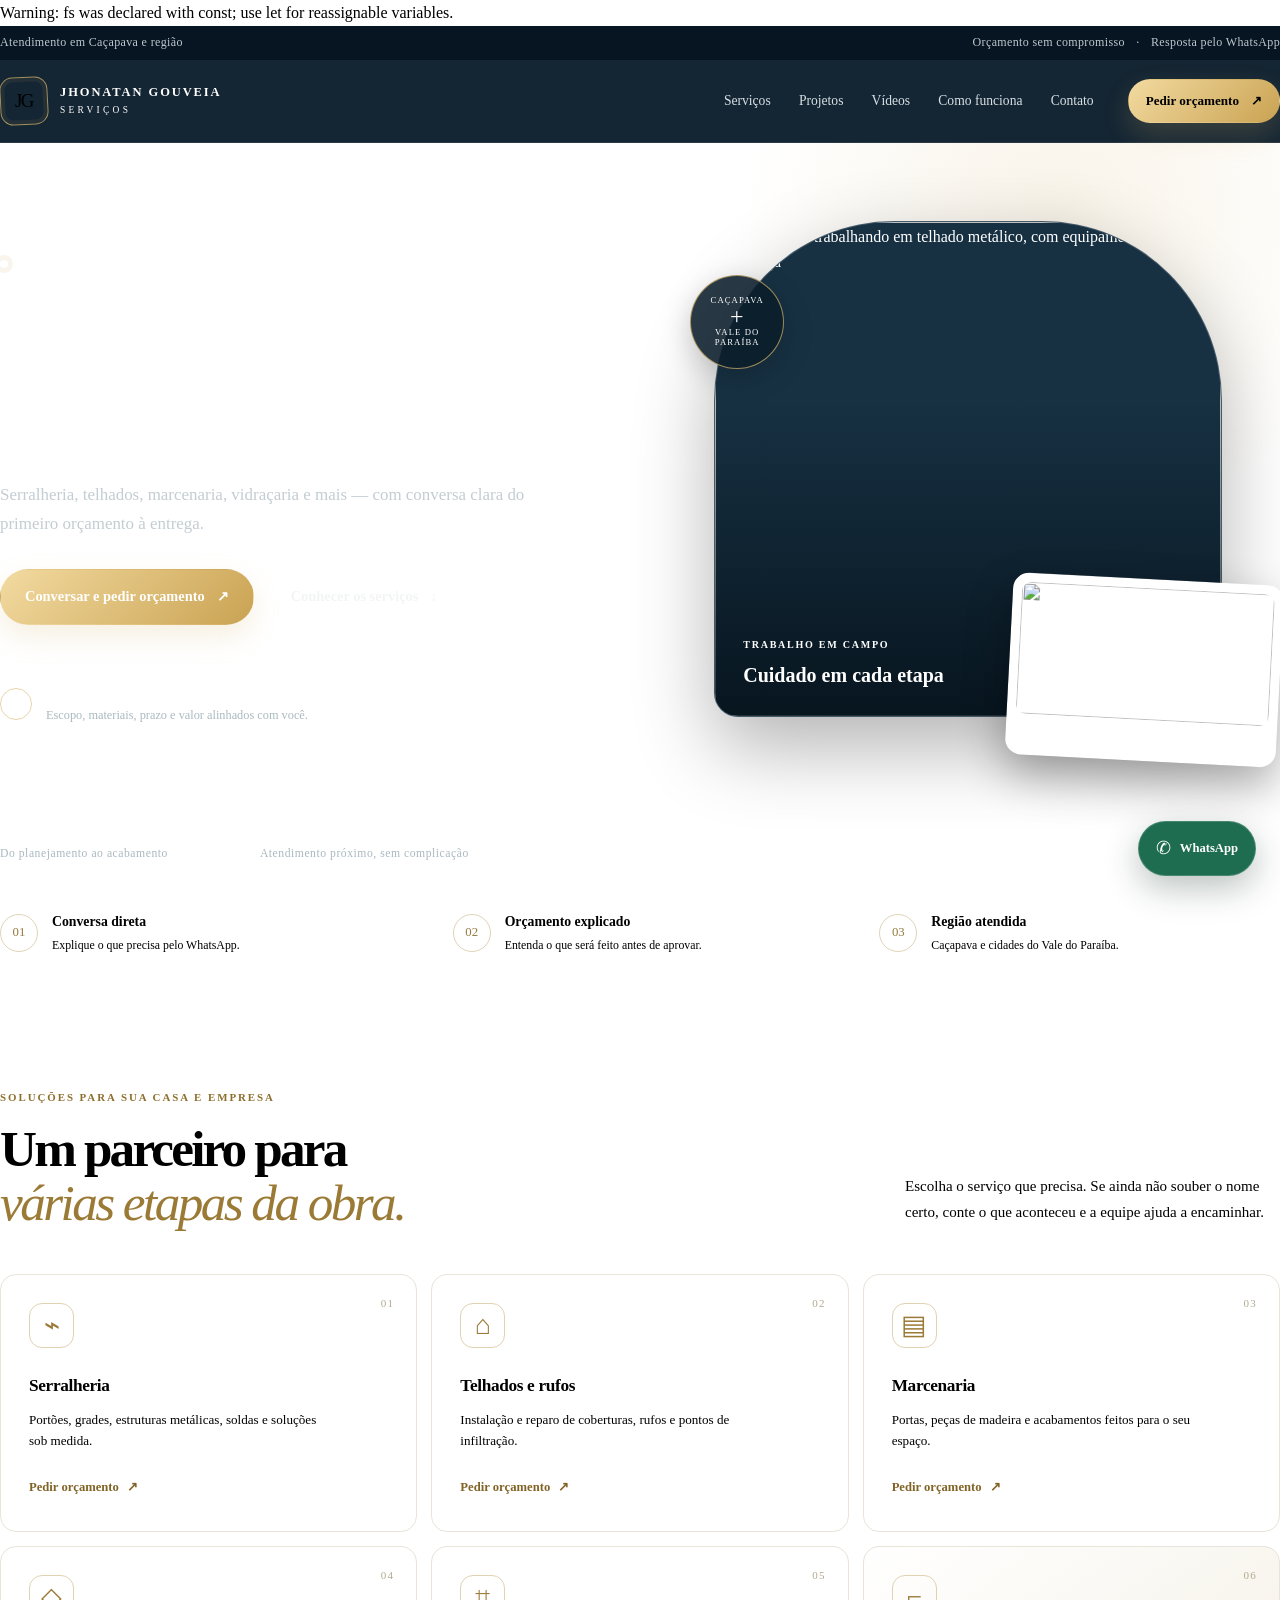
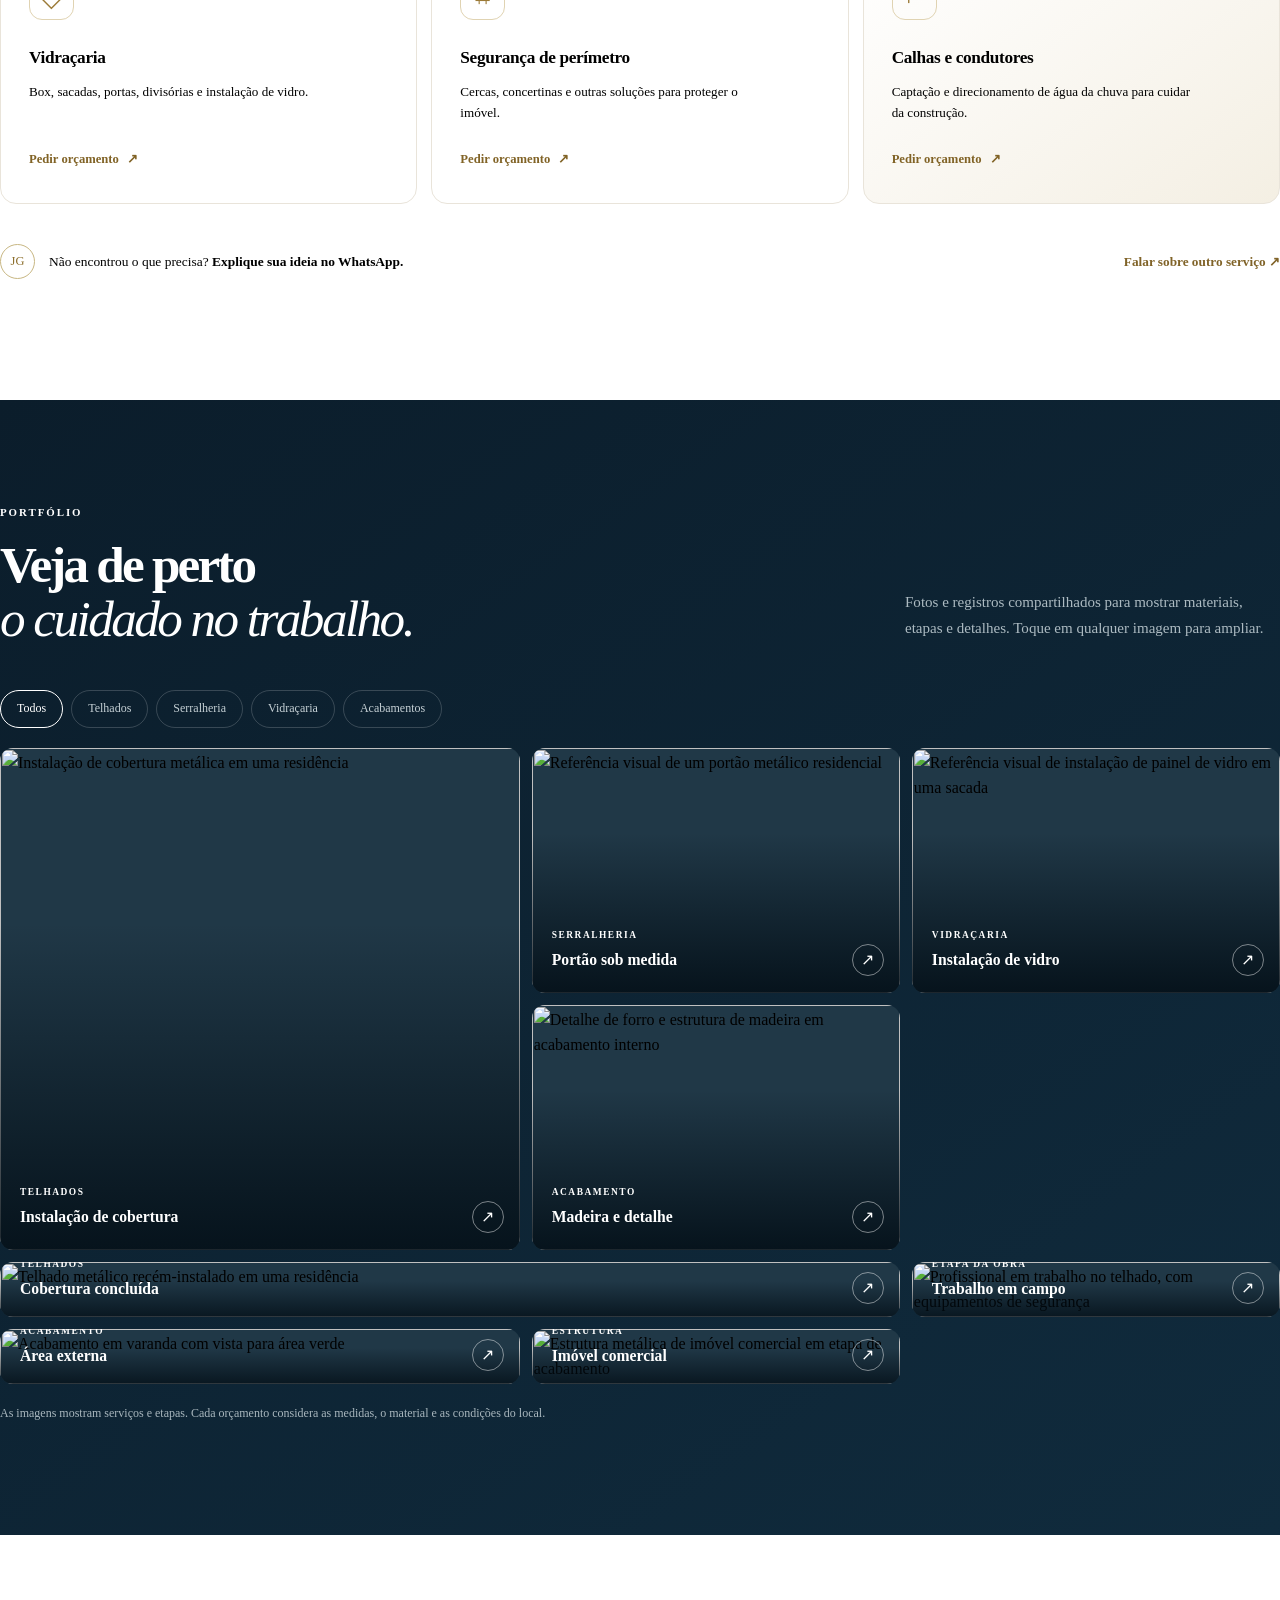
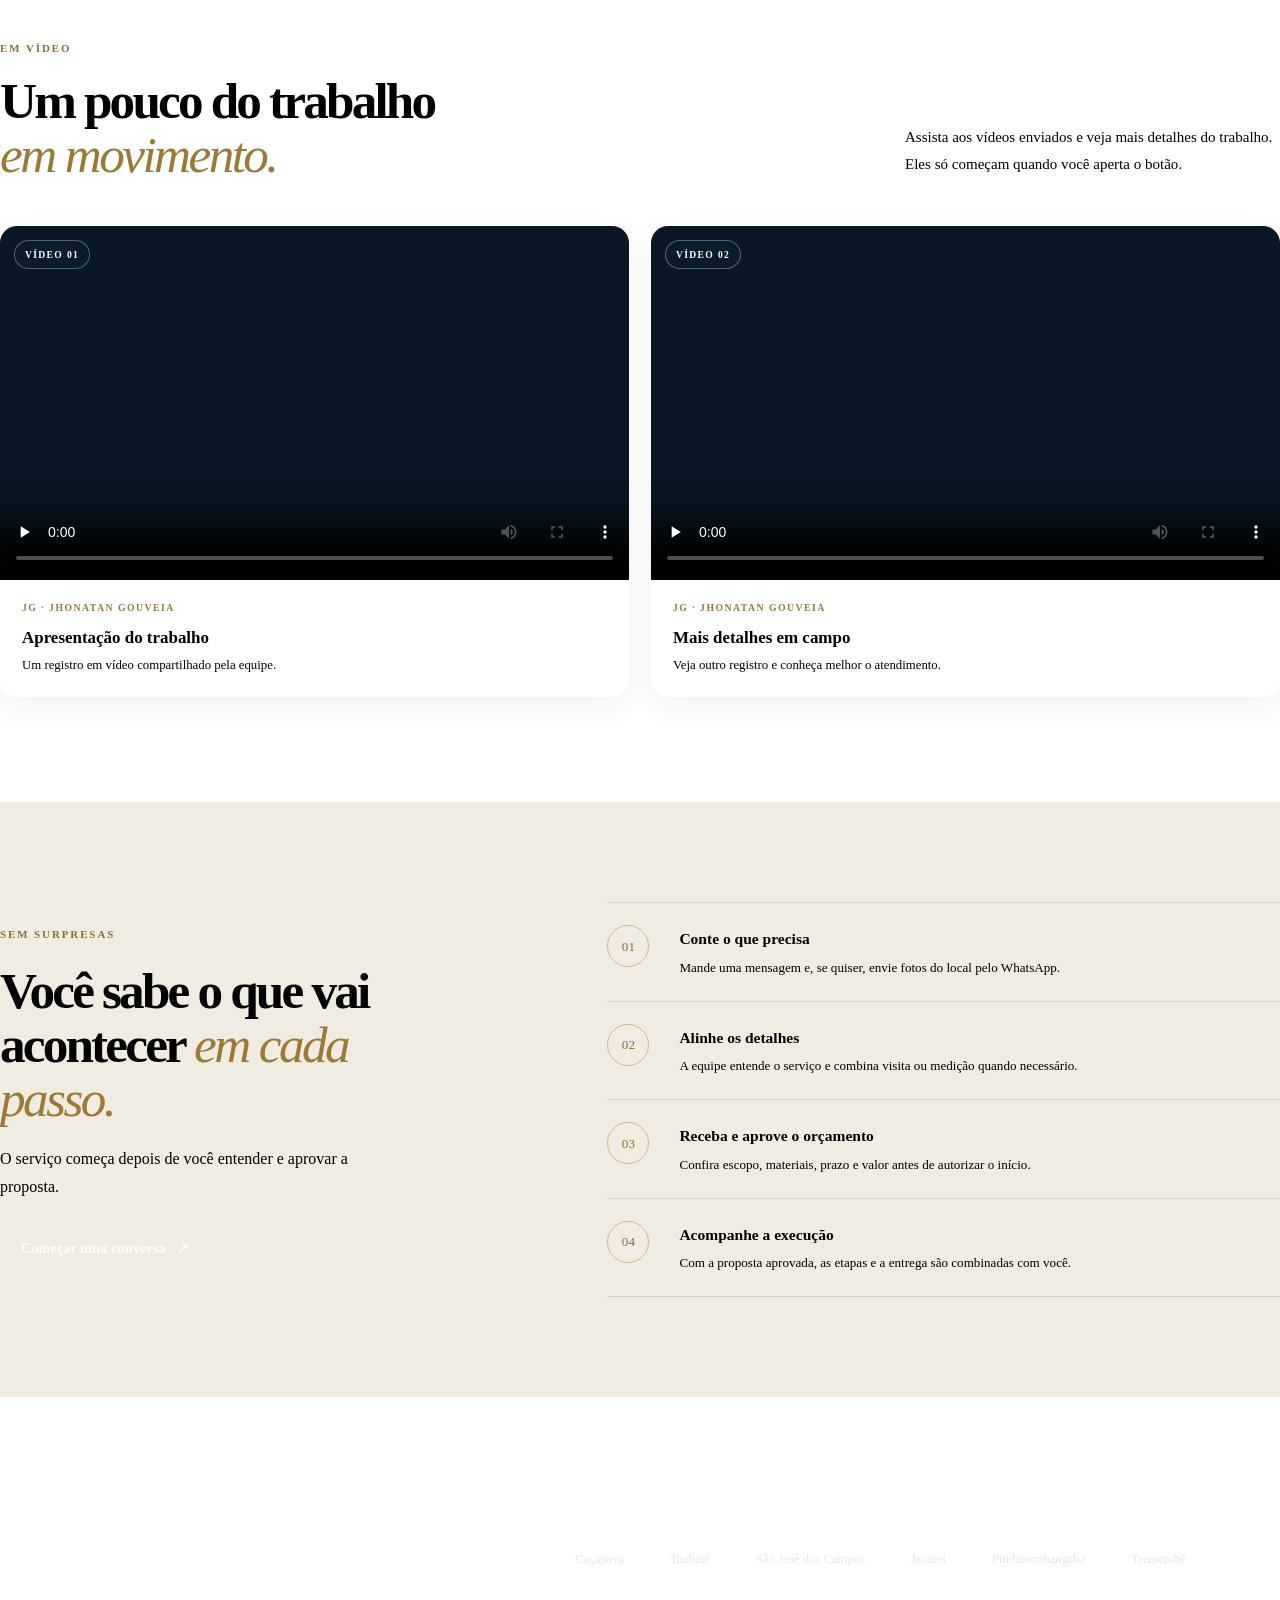
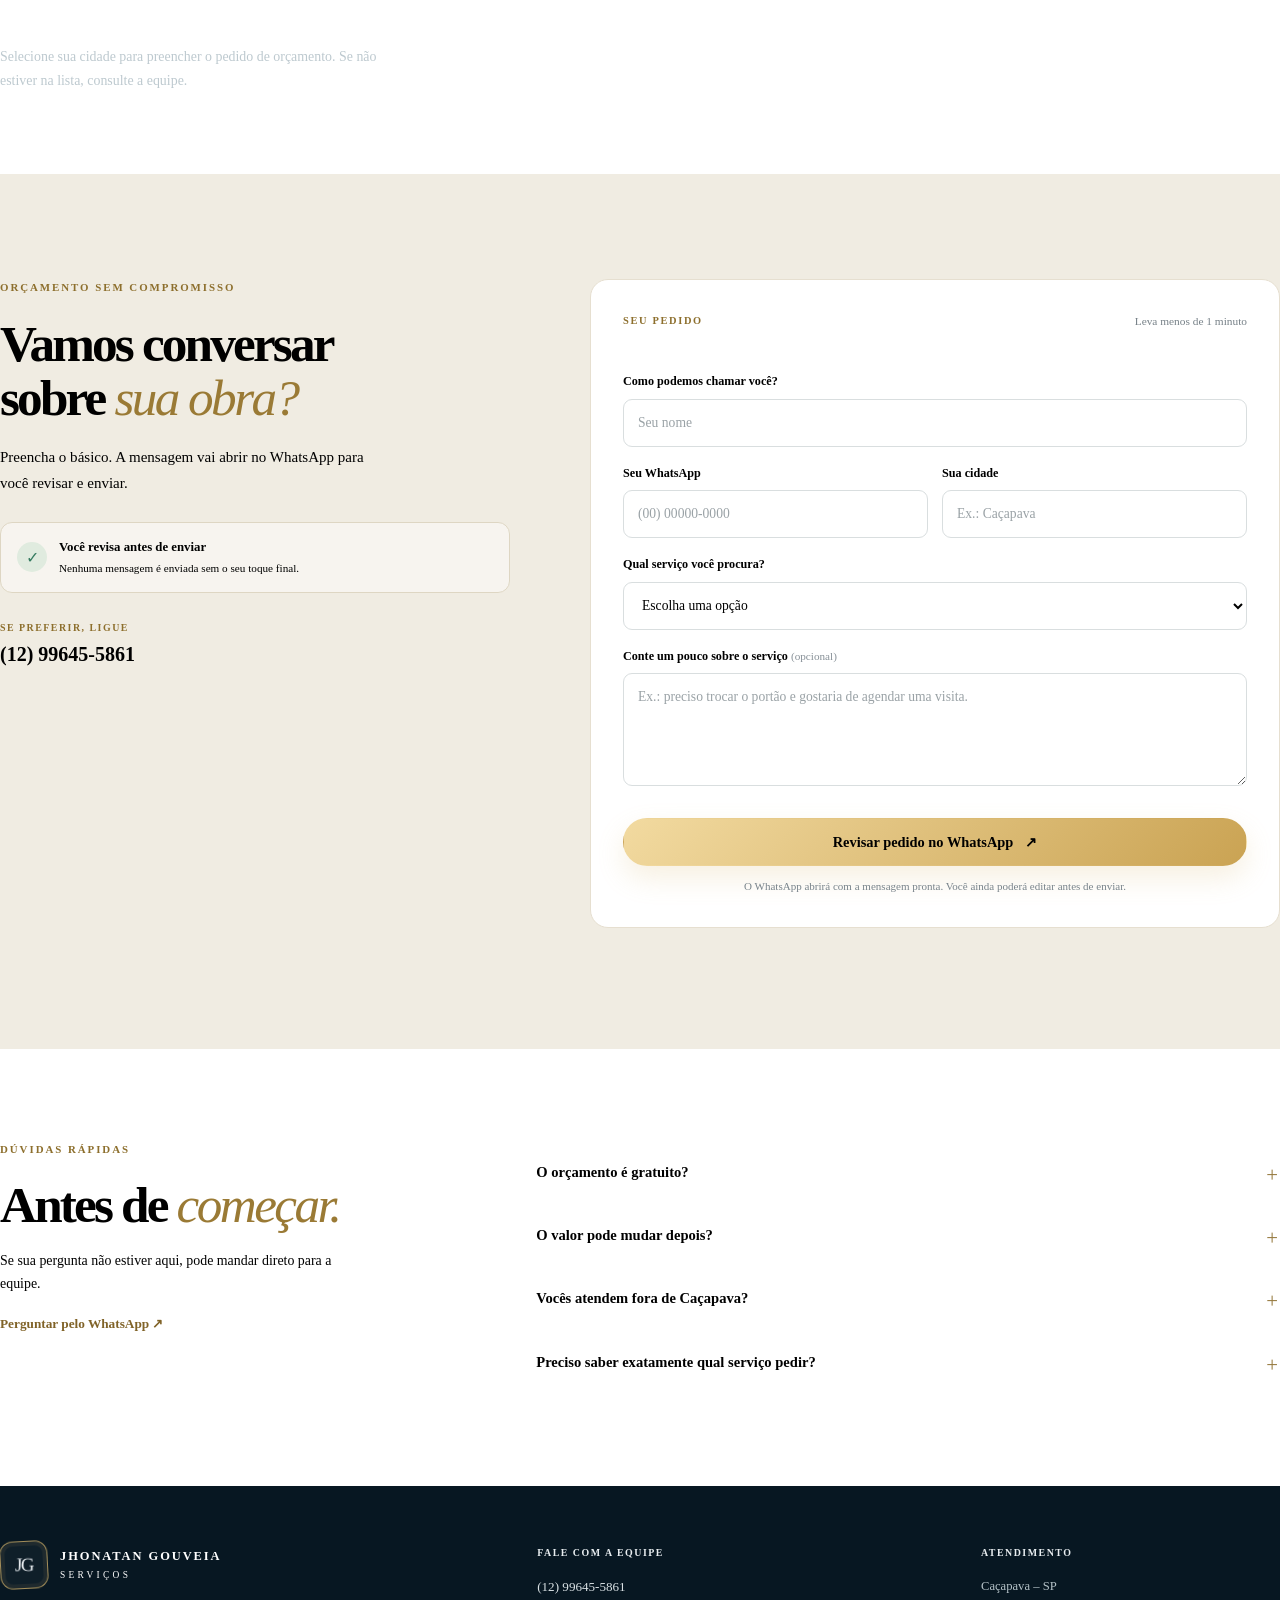
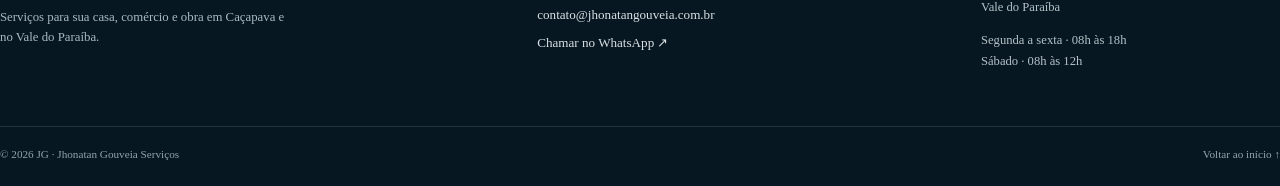
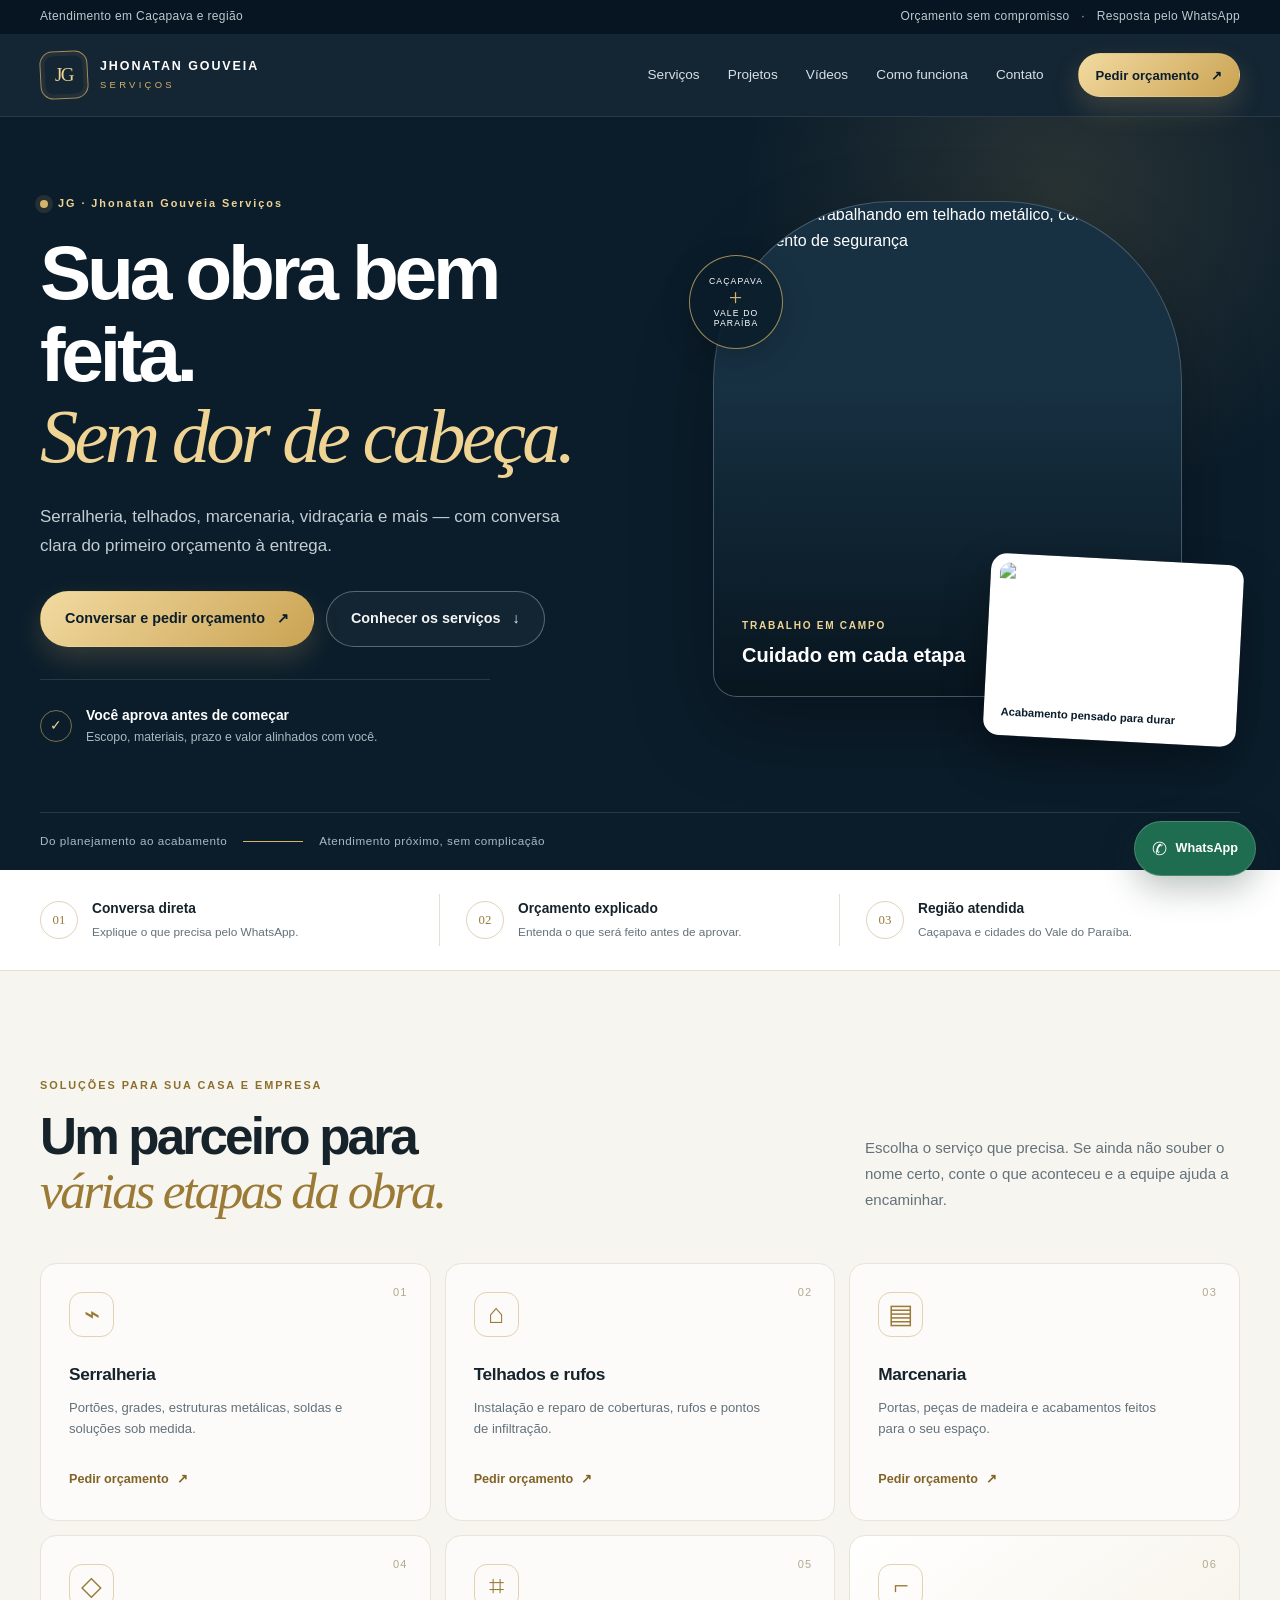
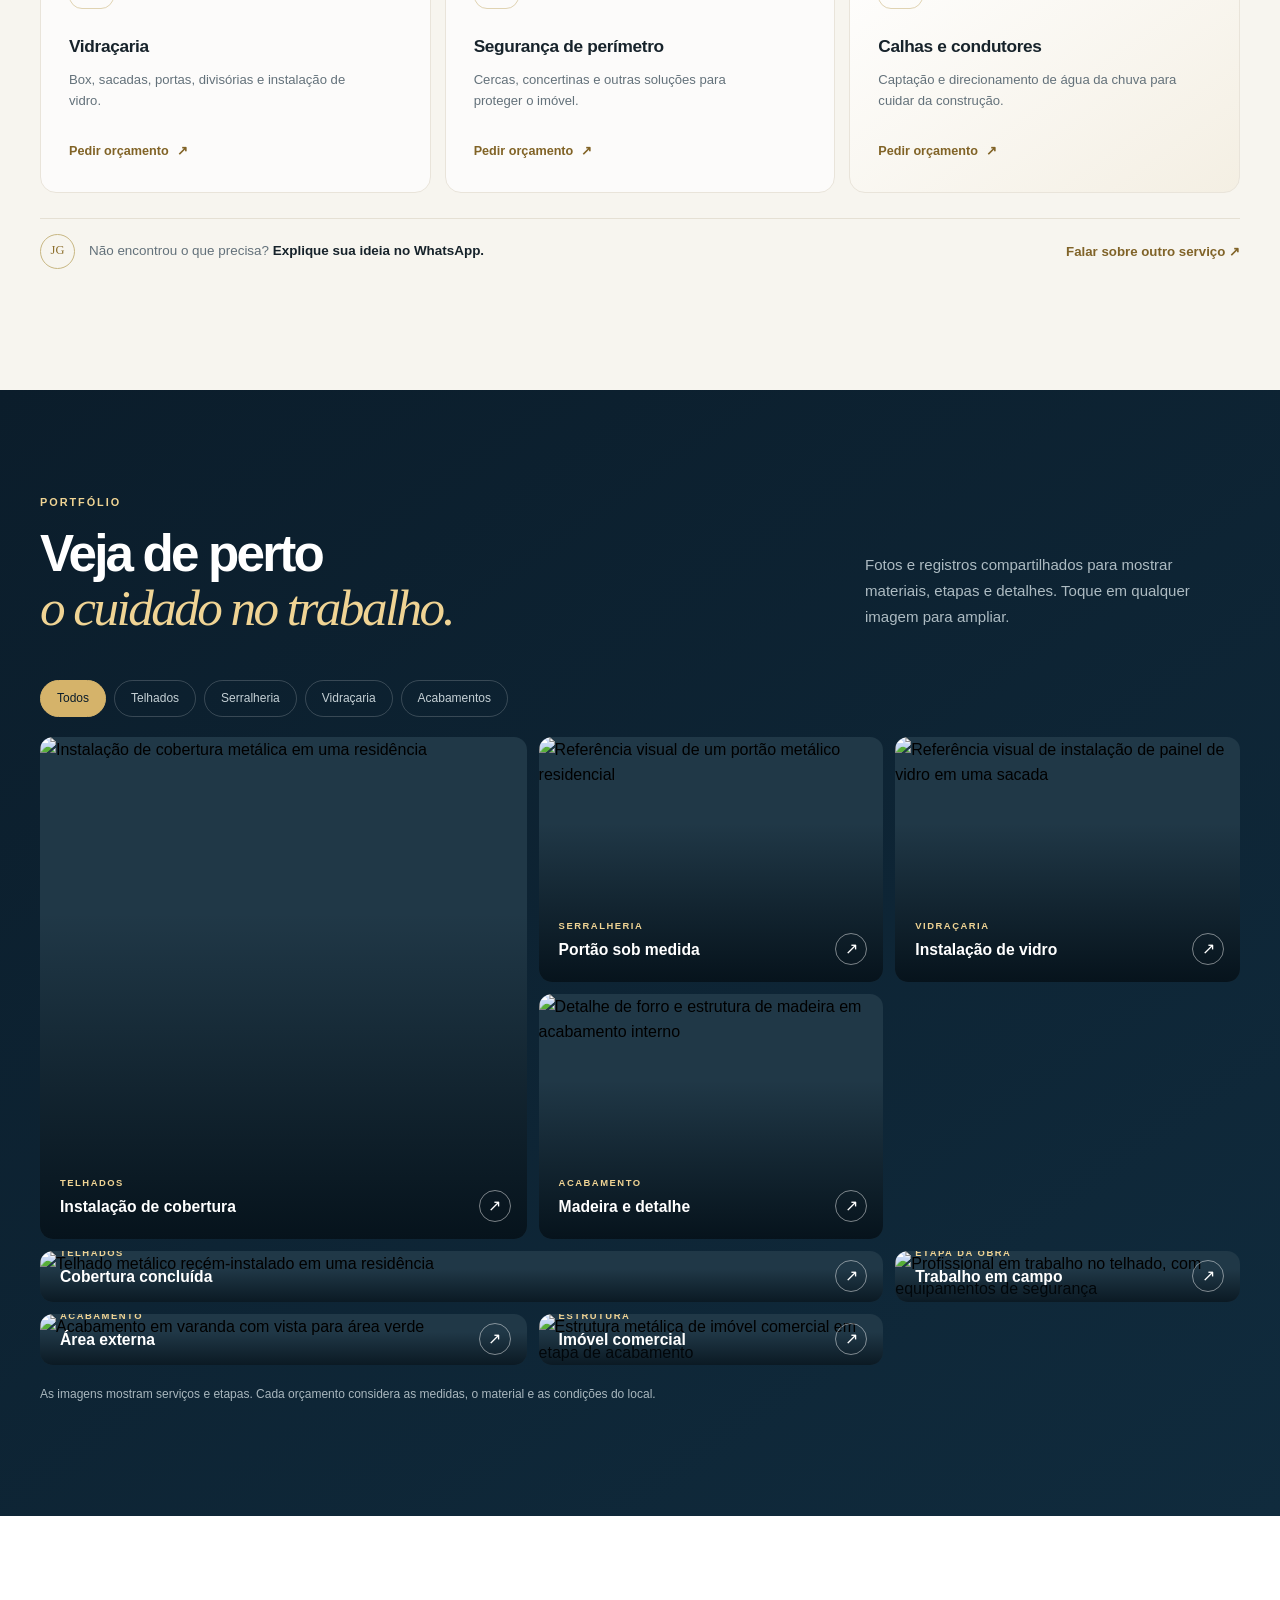
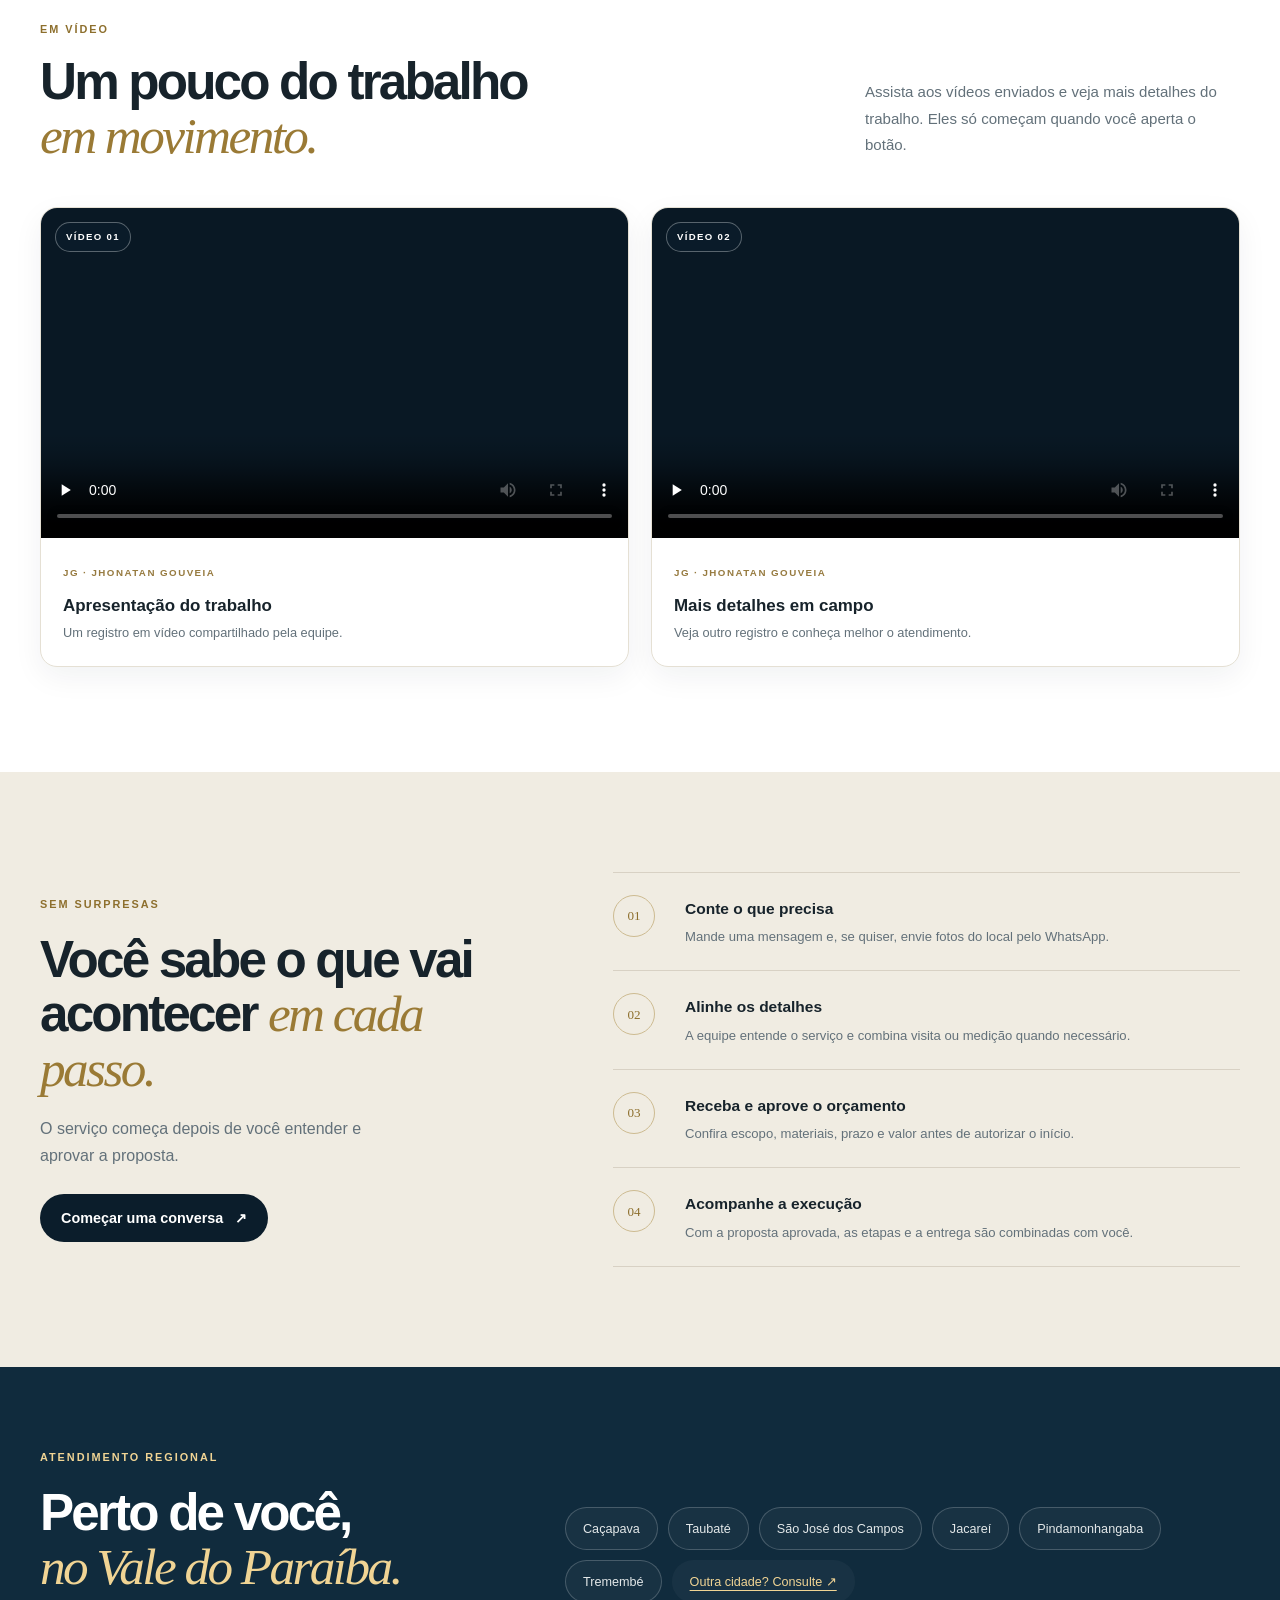
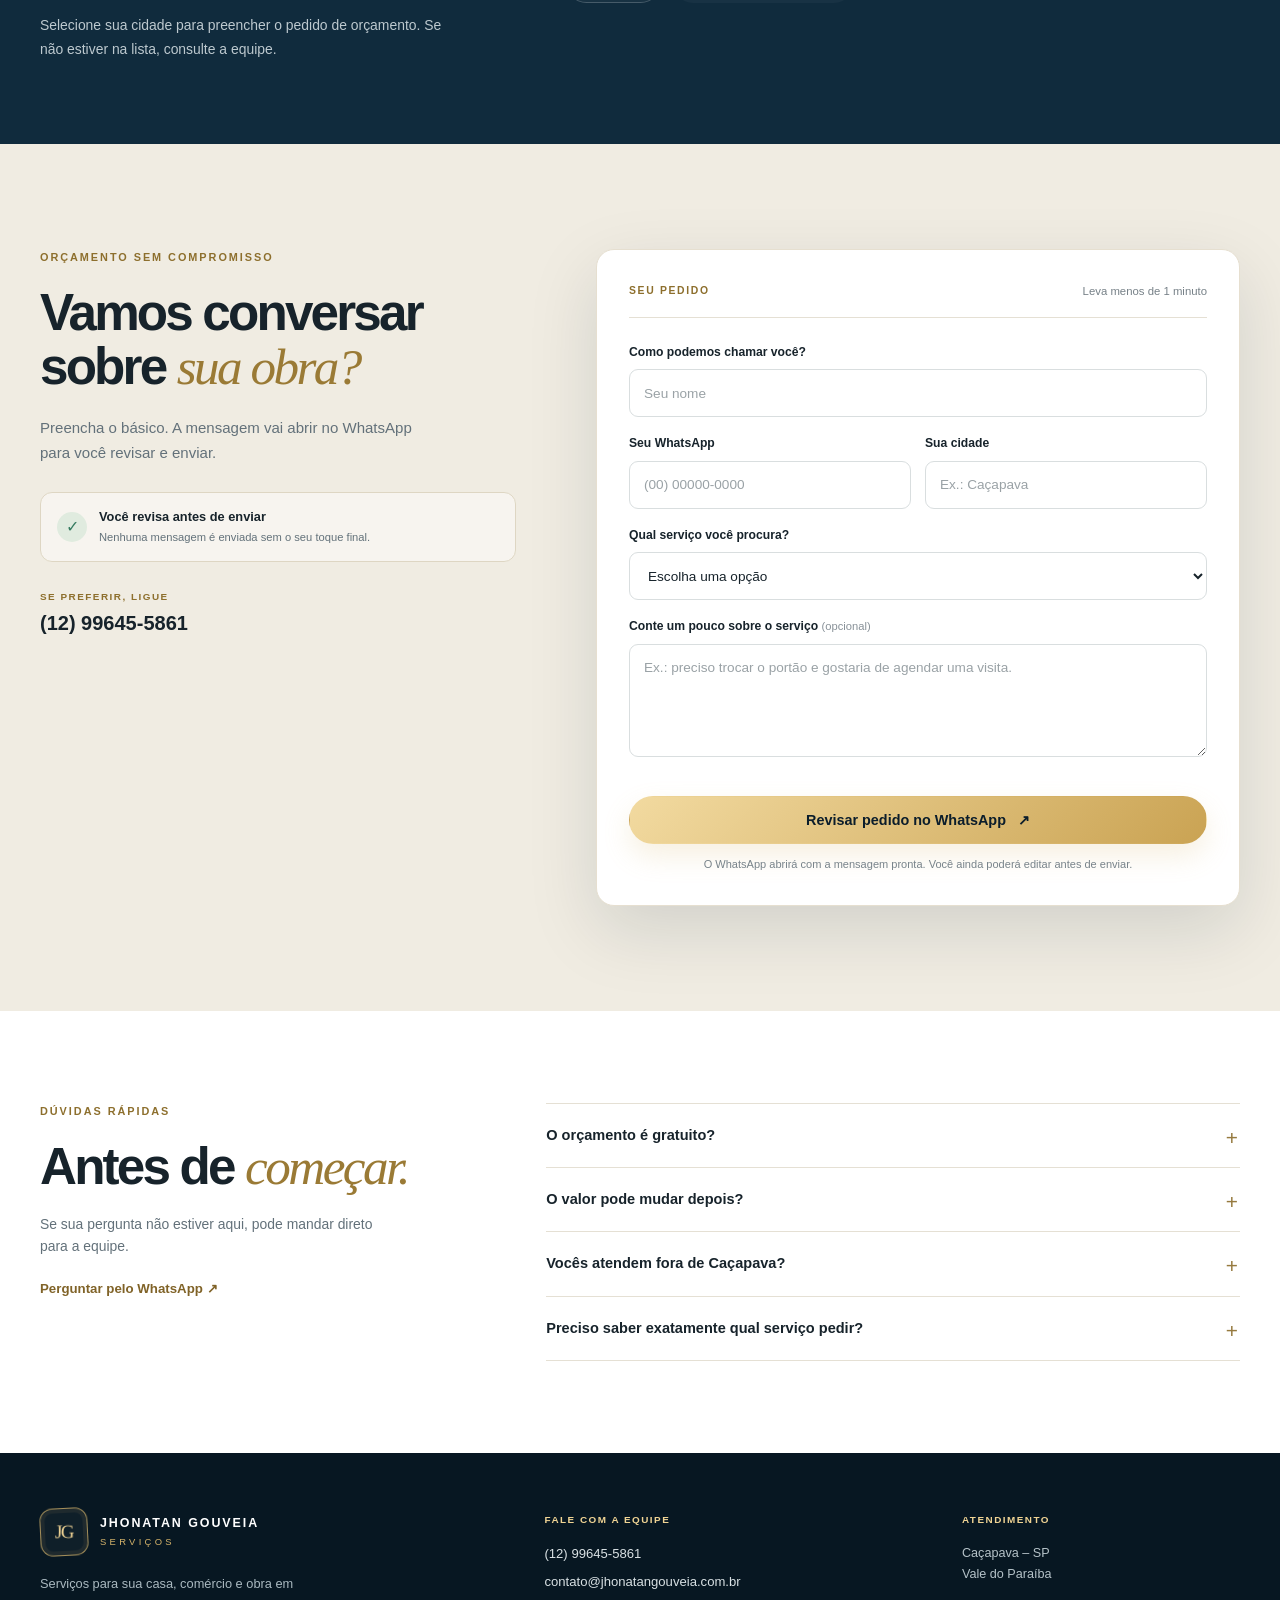
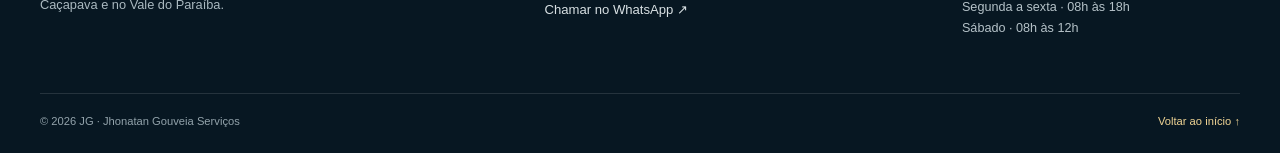
